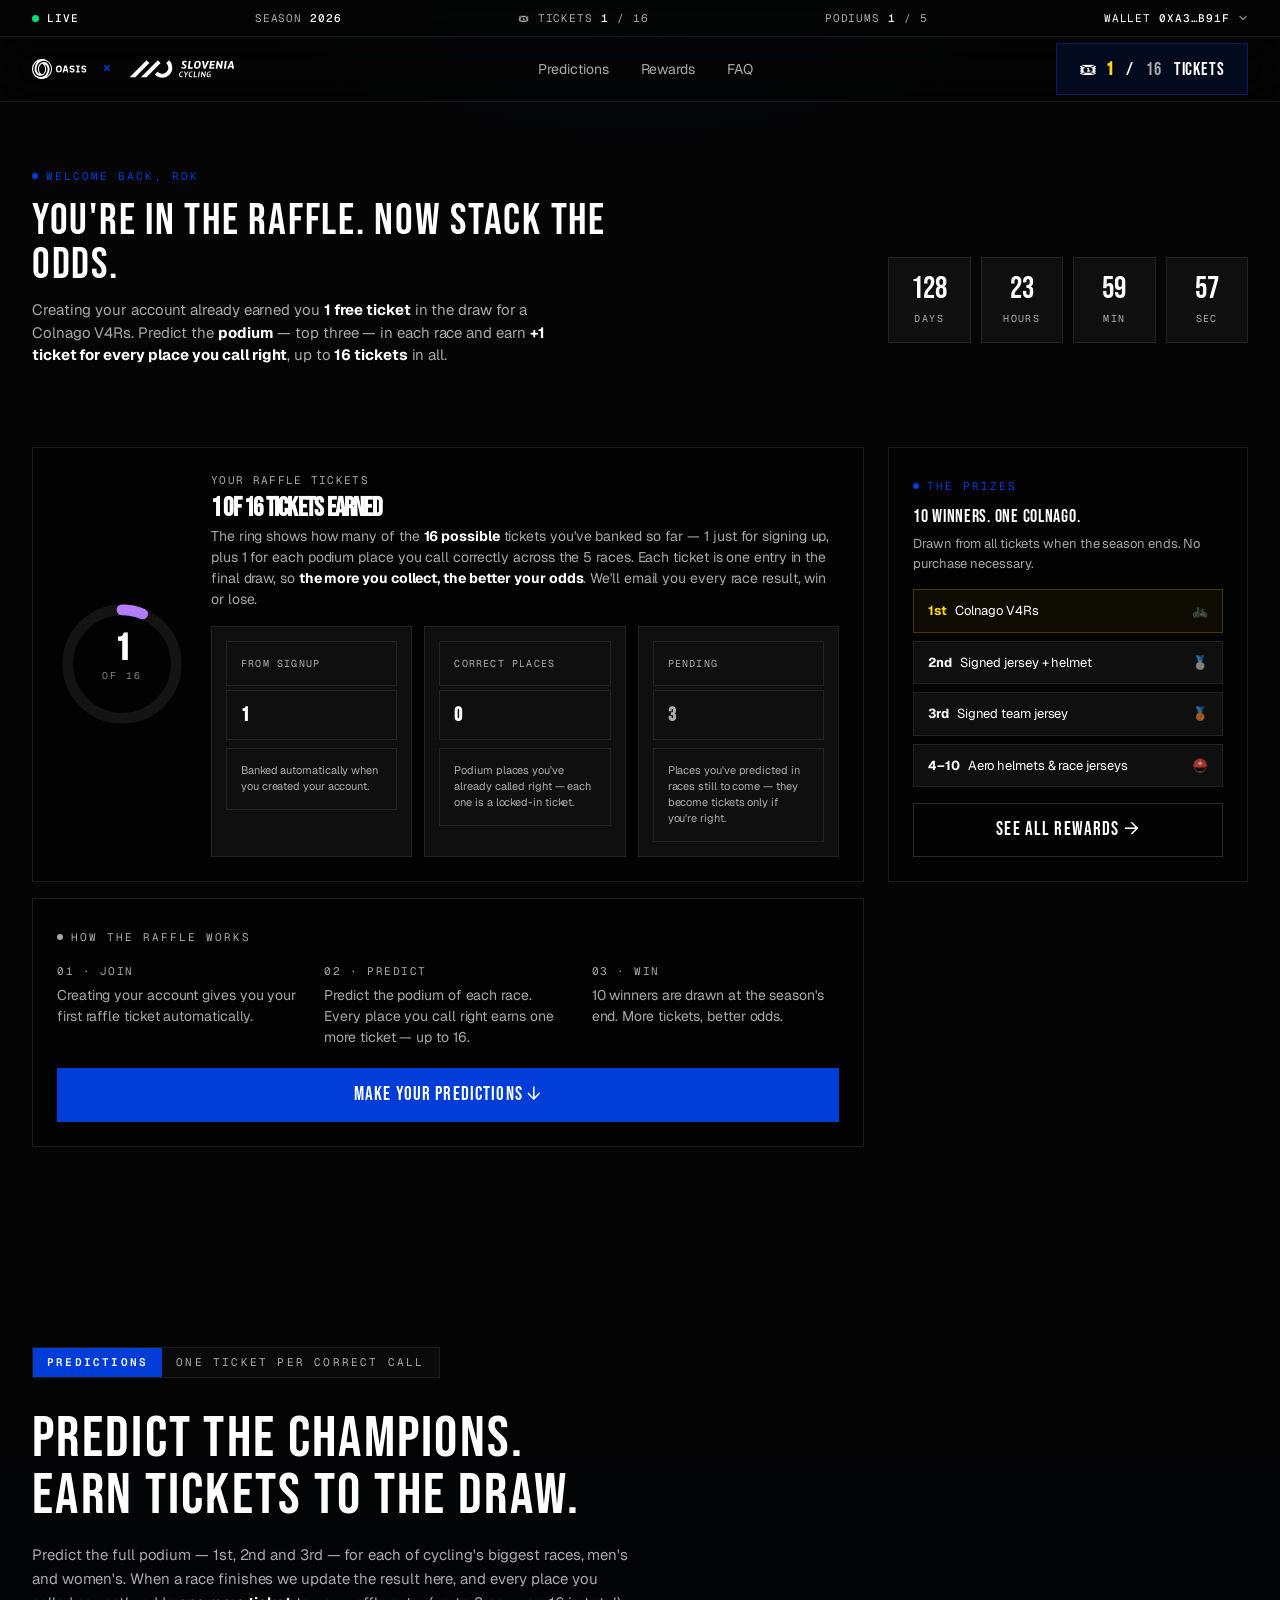
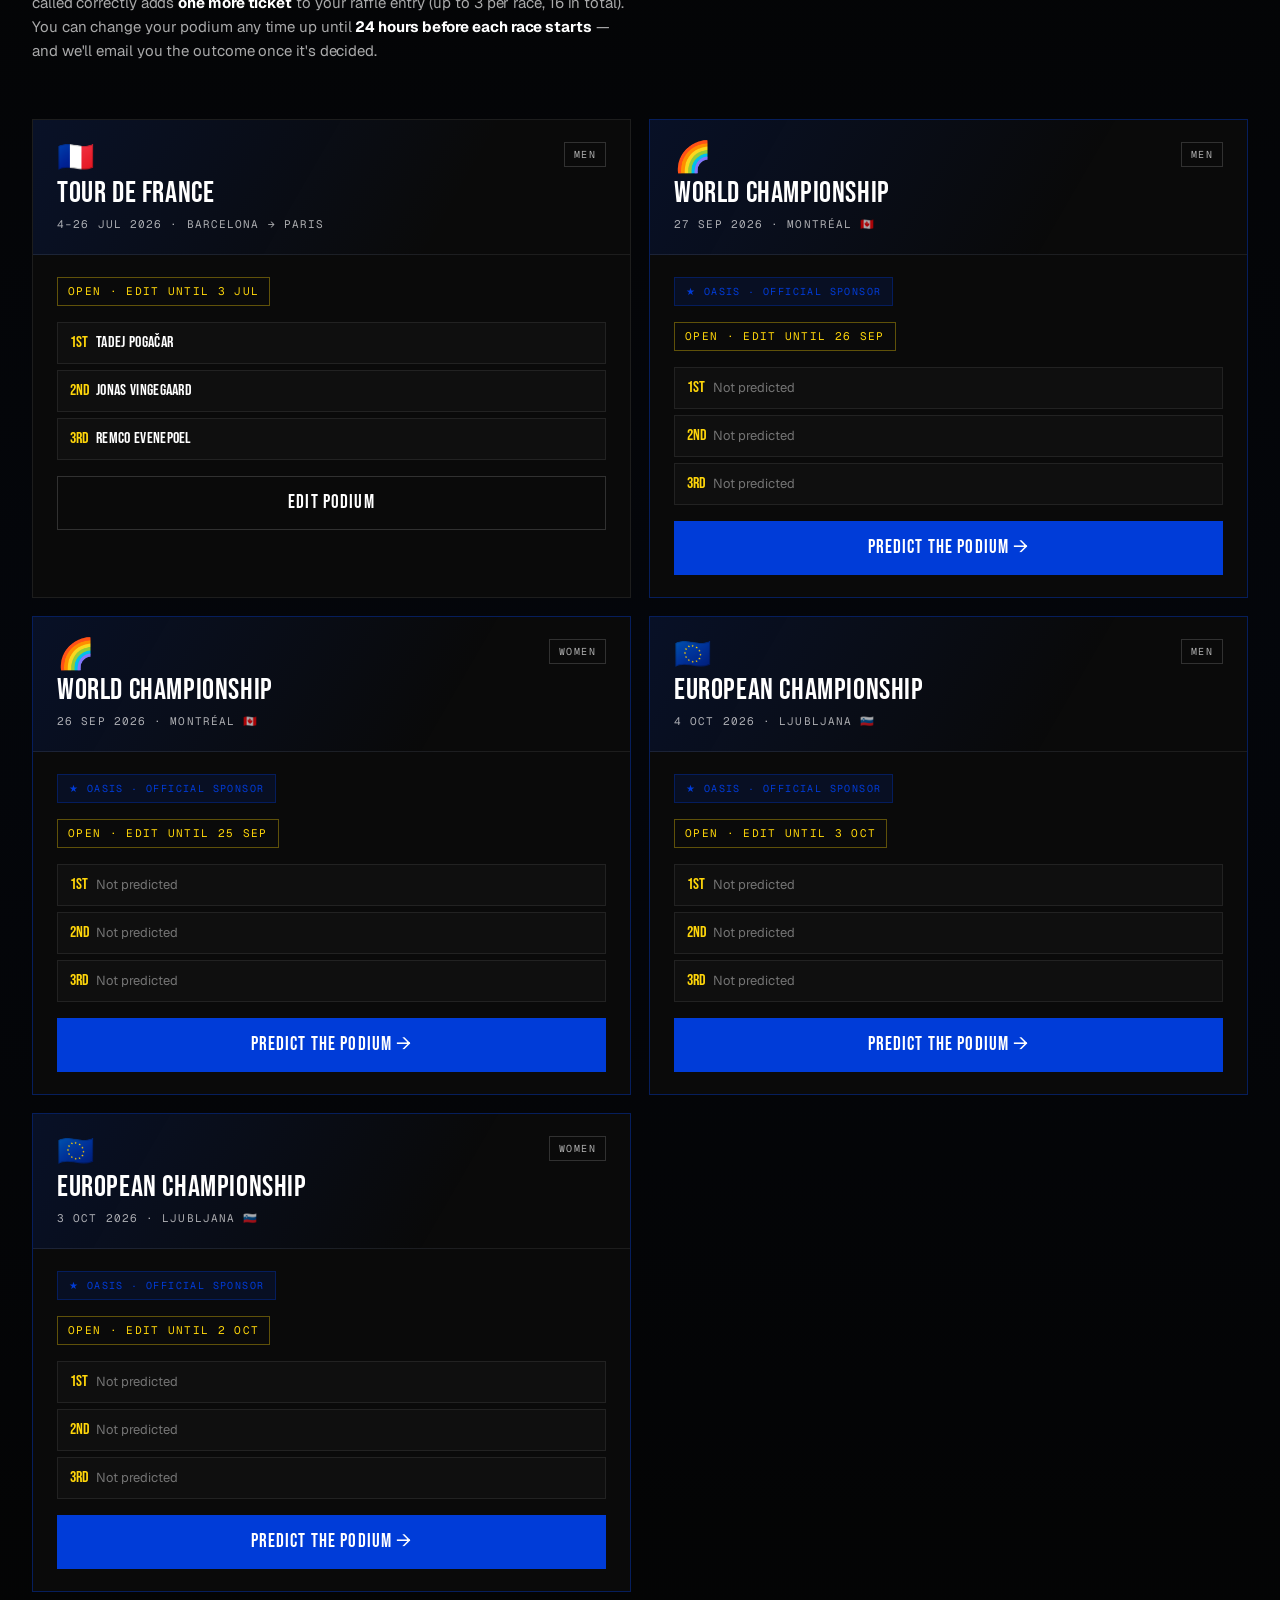
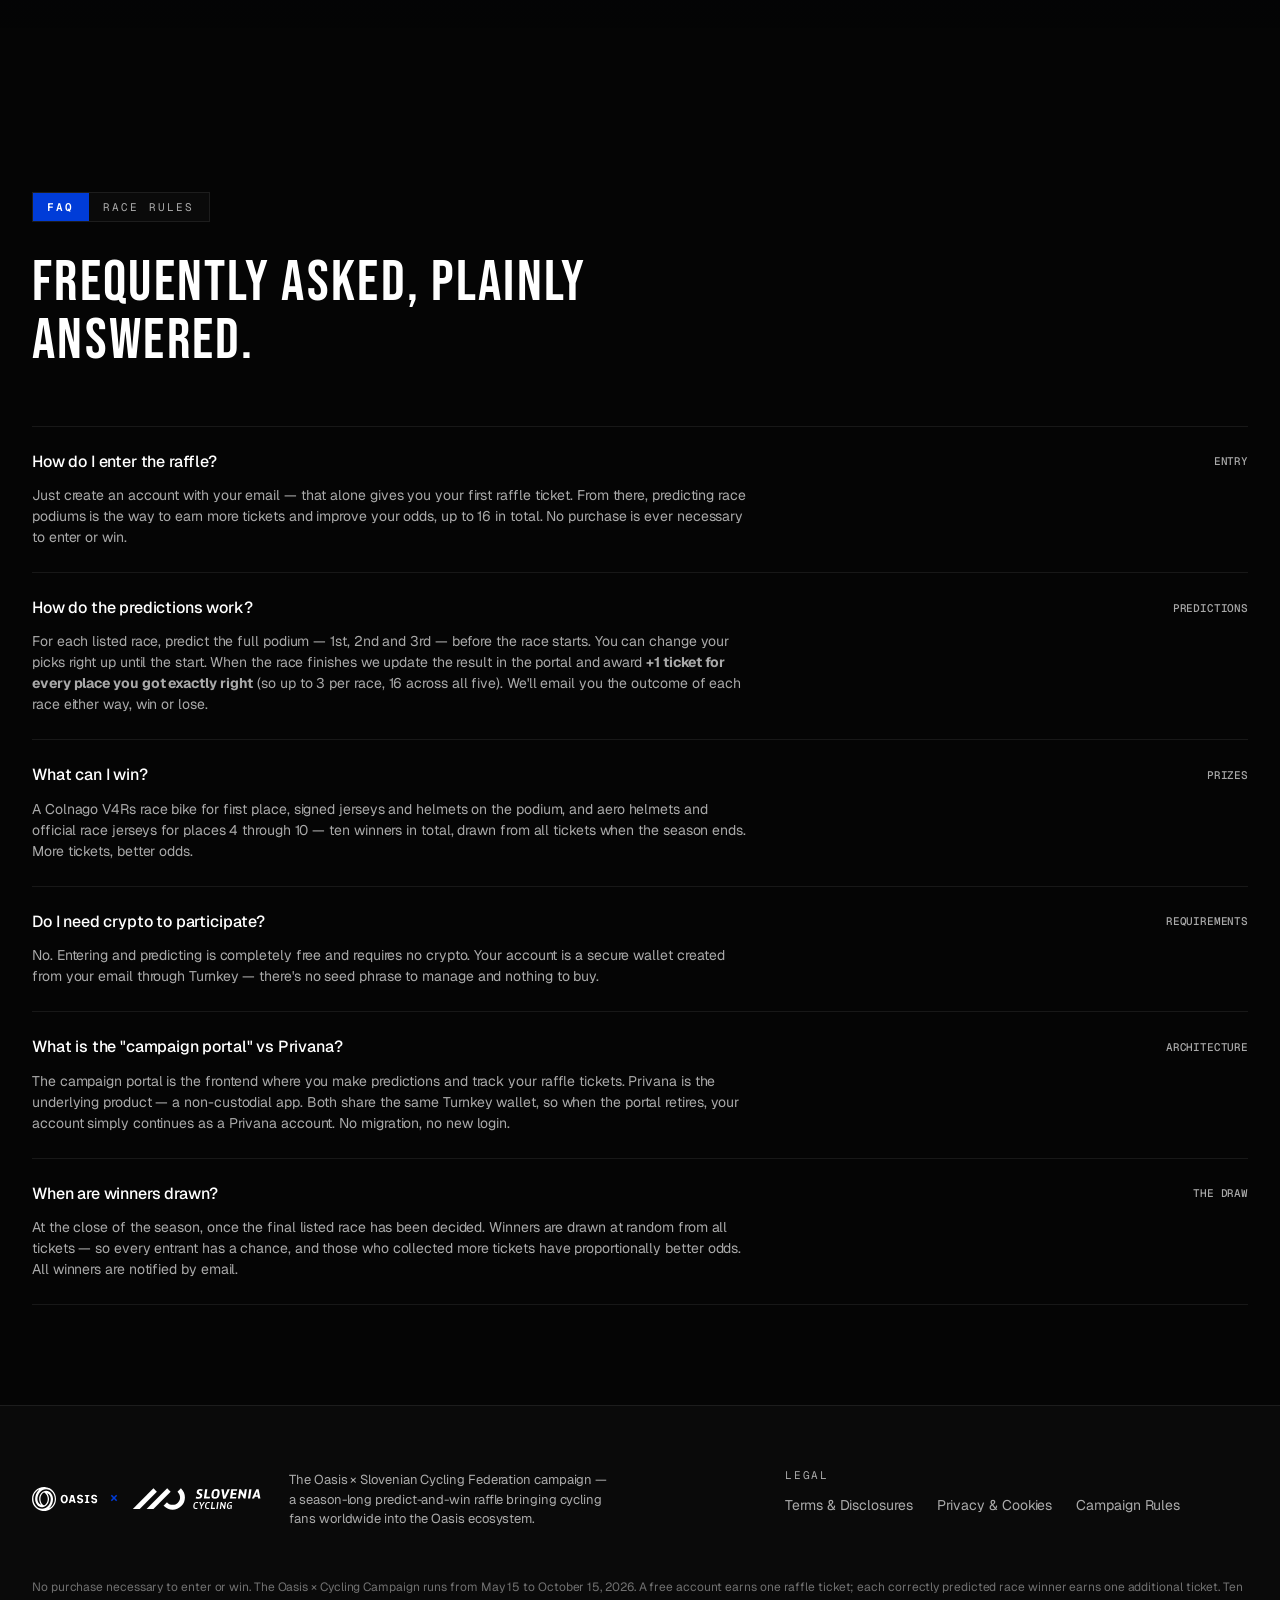
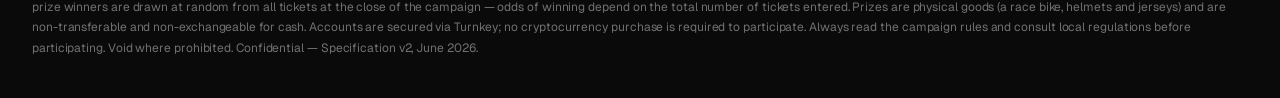
==== portal.html @ f9dd77d3 "Rework portal into predictions-only podium raffle (+ backend spec)" ====
<!doctype html>
<html lang="en">
<head>
  <meta charset="utf-8" />
  <meta name="viewport" content="width=device-width, initial-scale=1" />
  <title>Campaign Portal — Oasis × Cycling Challenge</title>
  <link rel="preconnect" href="https://fonts.googleapis.com" />
  <link rel="preconnect" href="https://fonts.gstatic.com" crossorigin />
  <link href="https://fonts.googleapis.com/css2?family=Bebas+Neue&family=Geist:wght@400;500;600;700&family=Geist+Mono:wght@400;500&display=swap" rel="stylesheet" />
  <style>
/* ============================================================
   OASIS × CYCLING — Design System
   Dark theme, Oasis brand, Grand-Tour cycling cues
   ============================================================ */

:root {
  --bg: #050505;
  --bg-1: #0a0a0a;
  --bg-2: #0f0f0f;
  --bg-3: #141414;
  --line: rgba(255, 255, 255, 0.08);
  --line-strong: rgba(255, 255, 255, 0.16);
  --text: #ffffff;
  --text-2: rgba(255, 255, 255, 0.66);
  /* Text-3 / text-4 brightened one step on the scale:
     text-3 now matches the old text-2 (0.66), text-4 matches the old text-3 (0.42). */
  --text-3: rgba(255, 255, 255, 0.66);
  --text-4: rgba(255, 255, 255, 0.42);
  --oasis-blue: #003CD8;
  --oasis-blue-soft: #002DB3;
  --oasis-blue-bg: rgba(0, 60, 216, 0.12);
  --maillot-jaune: #FFD60A;
  --maglia-rosa: #FF2C7A;
  --maillot-vert: #00E07A;
  --polka-dot: #E11D48;
  --vuelta-red: #E10600;
  --bronze: #C68C53;
  --font-display: "Bebas Neue", "Geist", system-ui, sans-serif;
  --font-body: "Geist", system-ui, -apple-system, sans-serif;
  --font-mono: "Geist Mono", "SF Mono", ui-monospace, monospace;
  --r-sm: 8px; --r: 12px; --r-lg: 18px; --r-xl: 24px;
  --container: 1280px;
}

* { box-sizing: border-box; margin: 0; padding: 0; }
html { scroll-behavior: smooth; }
html, body {
  background: var(--bg); color: var(--text);
  font-family: var(--font-body);
  -webkit-font-smoothing: antialiased; -moz-osx-font-smoothing: grayscale;
  line-height: 1.5; letter-spacing: -0.005em;
}
section[id], [id="games"] { scroll-margin-top: 80px; }
@media (prefers-reduced-motion: reduce) { html { scroll-behavior: auto; } }
body {
  overflow-x: hidden;
  background: radial-gradient(900px 600px at 50% -200px, rgba(0, 60, 216, 0.1), transparent 60%), var(--bg);
}
a { color: inherit; text-decoration: none; }
button { cursor: pointer; font: inherit; color: inherit; background: none; border: none; }
img, svg { display: block; max-width: 100%; }
.container { width: 100%; max-width: var(--container); margin: 0 auto; padding: 0 32px; }
@media (max-width: 720px) { .container { padding: 0 20px; } }
.eyebrow { display: inline-flex; align-items: center; gap: 8px; font-family: var(--font-mono); font-size: 11px; letter-spacing: 0.18em; text-transform: uppercase; color: var(--oasis-blue); }
.eyebrow.muted { color: var(--text-3); }
.eyebrow .dot { width: 6px; height: 6px; border-radius: 50%; background: currentColor; }
h1, h2, h3, h4 { font-family: var(--font-display); font-weight: 400; letter-spacing: 0.04em; line-height: 1.0; text-transform: uppercase; }
h1 { font-size: clamp(52px, 7vw, 96px); }
h2 { font-size: clamp(36px, 4.5vw, 60px); }
h3 { font-size: clamp(24px, 2.4vw, 32px); }
p { color: var(--text-2); }

.race-bar { position: relative; z-index: 50; border-bottom: 1px solid var(--line); background: rgba(5, 5, 5, 0.85); backdrop-filter: blur(14px); font-family: var(--font-mono); font-size: 11px; letter-spacing: 0.08em; text-transform: uppercase; }
.race-bar__inner { display: flex; align-items: center; justify-content: space-between; height: 36px; gap: 24px; white-space: nowrap; }
.race-bar__item { display: flex; align-items: center; gap: 8px; color: var(--text-3); flex-shrink: 0; }
@media (max-width: 1200px) { .race-bar__item--opt { display: none; } }
@media (max-width: 900px) { .race-bar__item--opt2 { display: none; } }
.race-bar__item strong { color: var(--text); font-weight: 500; }
.race-bar__wallet { background: none; border: 0; padding: 0; color: inherit; font: inherit; letter-spacing: inherit; text-transform: inherit; cursor: pointer; transition: color 150ms; }
.race-bar__wallet:hover { color: var(--text); }
.race-bar__wallet:hover strong { color: var(--oasis-blue); }
.race-bar__wallet svg { opacity: 0.5; transition: transform 150ms, opacity 150ms; }
.race-bar__wallet:hover svg { opacity: 1; transform: translateY(1px); }
.live-pulse { width: 7px; height: 7px; border-radius: 50%; background: var(--maillot-vert); position: relative; animation: pulse 1.8s ease-in-out infinite; }
@keyframes pulse { 0%, 100% { box-shadow: 0 0 0 0 rgba(0, 224, 122, 0.6); } 50% { box-shadow: 0 0 0 8px rgba(0, 224, 122, 0); } }

.nav { position: sticky; top: 0; z-index: 40; background: rgba(5, 5, 5, 0.78); backdrop-filter: blur(18px); border-bottom: 1px solid var(--line); }
.nav__inner { display: flex; align-items: center; justify-content: space-between; height: 64px; }
.nav__brand { display: flex; align-items: center; gap: 12px; font-family: var(--font-display); font-weight: 400; font-size: 20px; letter-spacing: 0.1em; text-transform: uppercase; }
.nav__brand .x { color: var(--oasis-blue); font-weight: 500; }
.nav__brand .sub { color: var(--text-3); font-weight: 500; letter-spacing: 0.16em; font-size: 10px; text-transform: uppercase; border-left: 1px solid var(--line); padding-left: 12px; white-space: nowrap; }
@media (max-width: 1100px) { .nav__brand .sub { display: none; } }
.nav__links { display: flex; gap: 32px; font-size: 14px; color: var(--text-2); }
.nav__links a:hover { color: var(--text); }
.nav__cta { display: inline-flex; align-items: center; justify-content: center; gap: 10px; height: 52px; padding: 0 28px; border-radius: 0; background: var(--oasis-blue); color: white; font-family: var(--font-display); font-size: 20px; font-weight: 400; line-height: 1; letter-spacing: 0.06em; text-transform: uppercase; white-space: nowrap; transition: background 200ms ease; }
.nav__cta:hover { background: #002DB3; }
@media (max-width: 860px) { .nav__links { display: none; } }

/* ============================================================
   Hero redesign — photo background + race progress panel
   ============================================================ */

.hero {
  position: relative;
  min-height: 100vh;
  display: flex;
  align-items: center;
  overflow: hidden;
  padding: 0;
}

/* Full-bleed background — crossfading slides */



.hero__inner {
  position: relative;
  width: 100%;
  padding: 100px 0 80px;
}

.hero__grid {
  position: relative;
  display: grid;
  grid-template-columns: 1fr 300px;
  gap: 48px;
  align-items: start;
}

@media (max-width: 980px) {
  .hero__grid { grid-template-columns: 1fr; gap: 40px; }
  .hero { min-height: auto; }
  .hero__inner { padding: 80px 0 60px; }
}

.hero__copy h1 { margin: 18px 0 20px; }
.hero__copy h1 .accent {
  display: block;
  color: #fff;
  line-height: 0.95;
}
.hero__copy h1 .rose {
  display: inline-block;
  background: linear-gradient(96deg, var(--oasis-blue) 0%, #B47FFF 100%);
  -webkit-background-clip: text;
  background-clip: text;
  color: transparent;
}
.hero__lede { font-size: 16px; max-width: 520px; margin-bottom: 36px; line-height: 1.55; }
.hero__ctas { display: flex; gap: 12px; flex-wrap: wrap; margin-bottom: 28px; }
.btn { display: inline-flex; align-items: center; justify-content: center; gap: 10px; height: 52px; padding: 0 28px; border-radius: 0; font-family: var(--font-display); font-size: 20px; font-weight: 400; line-height: 1; letter-spacing: 0.06em; text-transform: uppercase; transition: transform 120ms ease, background 200ms ease; white-space: nowrap; }
.btn:hover { transform: translateY(-2px); }
.btn--primary { background: var(--oasis-blue); color: white; }
.btn--primary:hover { background: #002DB3; }
.btn--ghost { background: rgba(255, 255, 255, 0.06); color: white; border: 1px solid rgba(255,255,255,0.2); }
.btn--ghost:hover { background: rgba(255, 255, 255, 0.1); }
.btn--blue { background: var(--oasis-blue); color: white; }
.btn--blue:hover { background: #002DB3; }
.hero__chips { display: flex; gap: 8px; flex-wrap: wrap; font-family: var(--font-mono); font-size: 10px; letter-spacing: 0.12em; text-transform: uppercase; color: var(--text-3); }
.hero__chips span { border: 1px solid var(--line); padding: 5px 12px; border-radius: 0; background: rgba(255,255,255,0.03); }

/* ============================================================
   Race Progress Panel (hero right side)
   ============================================================ */

/* ============================================================
   GC Classification Panel — hero right side
   Live race leaderboard aesthetic (letour.fr / giro.it style)
   ============================================================ */

.race-progress-panel {
  background: rgba(5, 5, 5, 0.5);
  backdrop-filter: blur(1px);
  border: 1px solid rgba(255,255,255,0.12);
  border-top: 3px solid var(--oasis-blue);
  overflow: hidden;
  position: relative;
}

/* ── GC Panel header ── */
.gcp__header {
  display: flex;
  align-items: center;
  justify-content: space-between;
  padding: 12px 18px;
  background: rgba(0, 60, 216,0.08);
  border-bottom: 1px solid rgba(255,255,255,0.08);
}

.gcp__brand {
  font-family: var(--font-mono);
  font-size: 10px;
  letter-spacing: 0.2em;
  text-transform: uppercase;
  color: var(--text-3);
}

.gcp__live {
  display: inline-flex;
  align-items: center;
  gap: 6px;
  font-family: var(--font-mono);
  font-size: 10px;
  letter-spacing: 0.16em;
  text-transform: uppercase;
  color: #ff5959;
}

/* ── Stage sub-header ── */
.gcp__subhead {
  display: flex;
  align-items: baseline;
  justify-content: space-between;
  padding: 10px 18px 10px;
  border-bottom: 1px solid rgba(255,255,255,0.06);
}

.gcp__title {
  font-family: var(--font-display);
  font-size: 18px;
  letter-spacing: 0.08em;
  color: var(--text);
}

.gcp__stage-meta {
  font-family: var(--font-mono);
  font-size: 10px;
  letter-spacing: 0.14em;
  text-transform: uppercase;
  color: var(--text-3);
}

/* ── Rider rows ── */
.gcp__rider {
  display: grid;
  grid-template-columns: 32px 34px 1fr auto;
  align-items: center;
  gap: 0 10px;
  padding: 10px 18px;
  border-bottom: 1px solid rgba(255,255,255,0.05);
  transition: background 150ms ease;
}
.gcp__rider:hover { background: rgba(255,255,255,0.03); }

.gcp__rider--leader {
  background: rgba(255,214,10,0.04);
  border-bottom-color: rgba(255,214,10,0.1);
}

.gcp__rider--you {
  background: rgba(0, 60, 216,0.07);
  border-left: 2px solid var(--oasis-blue);
  border-bottom-color: rgba(0, 60, 216,0.15);
}

.gcp__rider--gap {
  border-top: 1px dashed rgba(255,255,255,0.1);
  margin-top: 2px;
}

.gcp__pos {
  font-family: var(--font-display);
  font-size: 20px;
  letter-spacing: 0.04em;
  color: var(--text-3);
  font-variant-numeric: tabular-nums;
  text-align: right;
}

.gcp__pos--leader { color: var(--maillot-jaune); }
.gcp__pos--you    { color: var(--oasis-blue); }

/* Jersey SVG icon */
.jersey-icon {
  width: 28px;
  height: 28px;
  flex-shrink: 0;
}

.gcp__info { min-width: 0; }

.gcp__name {
  font-size: 13px;
  font-weight: 600;
  color: var(--text);
  white-space: nowrap;
  overflow: hidden;
  text-overflow: ellipsis;
}

.gcp__meta {
  font-family: var(--font-mono);
  font-size: 9px;
  letter-spacing: 0.1em;
  text-transform: uppercase;
  color: var(--text-3);
  margin-top: 2px;
}

.gcp__pts {
  font-family: var(--font-display);
  font-size: 20px;
  letter-spacing: 0.04em;
  color: var(--text);
  font-variant-numeric: tabular-nums;
  white-space: nowrap;
  text-align: right;
}

.gcp__pts--leader { color: var(--maillot-jaune); }
.gcp__pts--you    { color: var(--oasis-blue); }

/* ── Progress bar at bottom ── */
.gcp__footer {
  padding: 12px 18px;
  background: rgba(255,255,255,0.02);
}

.gcp__footer-top {
  display: flex;
  justify-content: space-between;
  font-family: var(--font-mono);
  font-size: 9px;
  letter-spacing: 0.14em;
  text-transform: uppercase;
  color: var(--text-3);
  margin-bottom: 6px;
}

.gcp__progress-track {
  height: 3px;
  background: rgba(255,255,255,0.08);
  position: relative;
}

.gcp__progress-fill {
  position: absolute;
  left: 0; top: 0; bottom: 0;
  width: 25%;
  background: linear-gradient(90deg, var(--oasis-blue), #6fa3ff);
}

.gcp__footer-sub {
  margin-top: 8px;
  font-family: var(--font-mono);
  font-size: 10px;
  letter-spacing: 0.1em;
  color: var(--text-3);
  text-align: center;
}

/* Old race-dash kept for compat - hidden now */
.race-dash { display: none; }
.countdown { display: grid; grid-template-columns: repeat(4, 1fr); gap: 10px; margin-bottom: 24px; }
.countdown__cell { background: var(--bg-2); border: 1px solid var(--line); border-radius: 0; padding: 16px 6px; text-align: center; }
.countdown__cell .num { font-family: var(--font-display); font-size: clamp(24px, 2.4vw, 32px); font-variant-numeric: tabular-nums; line-height: 1; }
.countdown__cell .lbl { display: block; margin-top: 6px; font-family: var(--font-mono); font-size: 10px; letter-spacing: 0.14em; text-transform: uppercase; color: var(--text-3); }
.dash-row { display: flex; justify-content: space-between; align-items: center; padding: 14px 0; border-top: 1px solid var(--line); font-size: 13px; }
.dash-row .lbl { color: var(--text-3); font-family: var(--font-mono); font-size: 11px; letter-spacing: 0.1em; text-transform: uppercase; }
.dash-row .val { color: var(--text); font-weight: 500; font-variant-numeric: tabular-nums; }
.progress { margin-top: 4px; height: 6px; background: var(--bg-3); border-radius: 0; overflow: hidden; }
.progress__bar { height: 100%; background: linear-gradient(90deg, var(--oasis-blue) 0%, #B47FFF 100%); border-radius: 0; width: 25%; }

section { padding: 100px 0; position: relative; }
.section__head { margin-bottom: 56px; }
.section__head h2 { margin-top: 14px; max-width: 720px; }
.section__head p.lead { margin-top: 18px; font-size: 15px; max-width: 600px; line-height: 1.6; }
.stage-tag { display: inline-flex; align-items: stretch; font-family: var(--font-mono); font-size: 11px; letter-spacing: 0.2em; text-transform: uppercase; border: 1px solid var(--line); border-radius: 0; overflow: hidden; background: var(--bg-1); margin-bottom: 18px; }
.stage-tag b { background: var(--oasis-blue); color: white; padding: 6px 14px; font-weight: 600; }
.stage-tag span { padding: 6px 14px; color: var(--text-2); }

/* ============================================================
   Prize Podium — visual race podium layout
   ============================================================ */

/* Top-3 podium wrapper */
.podium-top3 {
  display: grid;
  grid-template-columns: 1fr 1fr 1fr;
  gap: 0;
  align-items: end;
  margin-bottom: 16px;
}

@media (max-width: 760px) {
  .podium-top3 { grid-template-columns: 1fr; align-items: stretch; }
}

/* Each podium column = card + step block below */
.podium-col {
  display: flex;
  flex-direction: column;
  transition: transform 260ms ease;
  cursor: default;
}
.podium-col:hover { transform: translateY(-8px); }

/* The prize card itself */
.prize {
  position: relative;
  padding: 28px 24px 24px;
  display: flex;
  flex-direction: column;
  overflow: hidden;
  border: 1px solid var(--line);
  background: var(--bg-1);
  transition: transform 200ms ease, border-color 200ms ease;
  border-radius: 0;
}
.prize:hover { border-color: var(--line-strong); }

/* Podium step block below the card */
.podium-step {
  display: flex;
  align-items: center;
  justify-content: center;
  font-family: var(--font-display);
  font-size: 56px;
  letter-spacing: 0.05em;
  border: 1px solid var(--line);
  border-top: none;
}

/* Height of the actual podium steps — 1st tallest.
   Solid fill with number "subtracted" (dark text = letterform cutout). */
.podium-col--gold   .podium-step { height: 96px; background: linear-gradient(140deg, #ffe552 0%, var(--maillot-jaune) 45%, #c8a300 100%); color: #050505; border-color: var(--maillot-jaune); }
.podium-col--silver .podium-step { height: 64px; background: linear-gradient(140deg, #ebebef 0%, #c8c8cc 45%, #9a9aa0 100%); color: #050505; border-color: #c8c8cc; }
.podium-col--bronze .podium-step { height: 60px; background: linear-gradient(140deg, #dba86c 0%, var(--bronze) 45%, #9a6230 100%); color: #050505; border-color: var(--bronze); }

/* 1st place card — accent top border */
.podium-col--gold .prize {
  background: radial-gradient(600px 320px at 50% 0%, rgba(255, 214, 10, 0.14), transparent 55%), var(--bg-1);
  border-color: rgba(255, 214, 10, 0.28);
  border-top: 3px solid var(--maillot-jaune);
}

.podium-col--silver .prize {
  background: radial-gradient(500px 260px at 50% 0%, rgba(255,255,255,0.07), transparent 55%), var(--bg-1);
}

.podium-col--bronze .prize {
  background: radial-gradient(500px 260px at 50% 0%, rgba(198,140,83,0.1), transparent 55%), var(--bg-1);
  border-color: rgba(198, 140, 83, 0.2);
}

/* Prize card internals */
.prize__emoji {
  font-size: 50px;
  line-height: 1;
  text-align: center;
  margin-bottom: 20px;
}

.prize__name {
  font-family: var(--font-display);
  font-size: 26px;
  letter-spacing: 0.03em;
  line-height: 1.05;
  text-transform: uppercase;
}

.prize__desc {
  color: var(--text-3);
  font-size: 13px;
  margin-top: 8px;
  line-height: 1.5;
  flex: 1;
}

.prize__value {
  margin-top: 20px;
  font-family: var(--font-mono);
  font-size: 12px;
  letter-spacing: 0.1em;
  text-transform: uppercase;
  padding-top: 14px;
  border-top: 1px solid var(--line);
}

.podium-col--gold   .prize__rank  { color: var(--maillot-jaune); }
.podium-col--gold   .prize__value { color: var(--maillot-jaune); }
.podium-col--silver .prize__rank  { color: #d4d4d8; }
.podium-col--silver .prize__value { color: #d4d4d8; }
.podium-col--bronze .prize__rank  { color: var(--bronze); }
.podium-col--bronze .prize__value { color: var(--bronze); }

/* ROSE tier — positions 4, 5, 6-10. Same card structure as podium, shorter step. */
.podium-col--rose .prize {
  background: radial-gradient(500px 260px at 50% 0%, rgba(5, 0, 226, 0.14), transparent 55%), var(--bg-1);
  border-color: rgba(5, 0, 226, 0.32);
}
.podium-col--rose .podium-step {
  height: 44px;
  font-size: 30px;
  background: linear-gradient(140deg, #002DB3 0%, #0500E2 100%);
  color: white;
  border-color: rgba(5, 0, 226, 0.55);
}
.podium-col--rose .prize__value { color: var(--oasis-blue); }

/* ROSE tier — token icon sits inline next to the amount */
.podium-col--rose .prize__name {
  display: flex;
  align-items: center;
  gap: 12px;
}
.prize__name-icon {
  width: 32px;
  height: 32px;
  flex-shrink: 0;
  display: block;
}

/* Positions 4-10 row */
.prize-rest {
  display: grid;
  grid-template-columns: repeat(3, 1fr);
  gap: 0;
  align-items: end;
  margin-top: 16px;
}
@media (max-width: 760px) {
  .prize-rest { grid-template-columns: 1fr; align-items: stretch; gap: 12px; }
}

/* kept for compat */
.prize--gold {}
.prize--silver {}
.prize--bronze {}
.prize--rose {}
.prize__art { display: none; }
.prize__head { display: none; }
.prize__medal { display: none; }

.challenges { display: grid; grid-template-columns: repeat(4, 1fr); gap: 16px; }
@media (max-width: 980px) { .challenges { grid-template-columns: repeat(2, 1fr); } }
@media (max-width: 600px) { .challenges { grid-template-columns: 1fr; } }
.challenge { border-radius: 0; padding: 24px; background: var(--bg-1); border: 1px solid var(--line); position: relative; overflow: hidden; display: flex; flex-direction: column; min-height: 360px; transition: transform 200ms ease; }
.challenge:hover { transform: translateY(-3px); border-color: var(--line-strong); }
.challenge__num { font-family: var(--font-mono); font-size: 12px; letter-spacing: 0.14em; text-transform: uppercase; color: var(--text-3); }
.challenge__title { font-family: var(--font-display); font-size: 22px; font-weight: 600; letter-spacing: 0.04em; margin: 8px 0 12px; line-height: 1.1; }
.challenge__desc { color: var(--text-2); font-size: 14px; flex: 1; }
.challenge__meta { margin-top: 20px; padding-top: 16px; border-top: 1px solid var(--line); display: flex; justify-content: space-between; gap: 12px; font-family: var(--font-mono); font-size: 12px; letter-spacing: 0.08em; text-transform: uppercase; color: var(--text-3); }
.challenge__meta > span { white-space: nowrap; overflow: hidden; text-overflow: ellipsis; }
.challenge__meta b { color: var(--text); font-weight: 500; }
.challenge__art { height: 250px; margin: -8px -8px 16px; border-radius: 0; background: rgba(0,0,0,0.22); border: none; border-bottom: 1px solid rgba(255,255,255,0.06); display: flex; align-items: center; justify-content: center; gap: 14px; padding: 10px 16px; position: relative; overflow: hidden; }
.phone-frame { width: 90px; height: 140px; border-radius: 0; border: 2px solid rgba(255,255,255,0.18); background: #030308; position: relative; overflow: hidden; flex-shrink: 0; box-shadow: 0 6px 18px rgba(0,0,0,0.7), inset 0 0 0 1px rgba(255,255,255,0.03); }
.phone-frame::before { content: ""; position: absolute; top: 6px; left: 50%; transform: translateX(-50%); width: 13px; height: 2px; background: rgba(255,255,255,0.15); border-radius: 0; z-index: 2; }
.phone-frame__screen { position: absolute; inset: 24px 5px 8px; border-radius: 0; overflow: hidden; }
.challenge--sprint .challenge__art  { background: linear-gradient(120deg, rgba(0, 60, 216,0.12), rgba(0, 60, 216,0.02)); border-color: rgba(0, 60, 216,0.16); }
.challenge--pace .challenge__art    { background: linear-gradient(120deg, rgba(0, 60, 216,0.16), rgba(0, 60, 216,0.02)); border-color: rgba(0, 60, 216,0.2); }
.challenge--pick .challenge__art    { background: linear-gradient(120deg, rgba(0, 60, 216,0.20), rgba(0, 60, 216,0.02)); border-color: rgba(0, 60, 216,0.24); }
.challenge--privana .challenge__art { background: linear-gradient(120deg, rgba(0, 60, 216,0.28), rgba(0, 60, 216,0.04)); border-color: rgba(0, 60, 216,0.32); }
.challenge__final { background: radial-gradient(400px 220px at 80% 0%, rgba(0, 60, 216, 0.16), transparent 60%), var(--bg-1); border-color: rgba(0, 60, 216, 0.18); }

.classification { border: 1px solid var(--line); border-radius: 0; overflow: hidden; background: rgba(0,0,0,0.6); }
.classification__head, .classification__row { display: grid; grid-template-columns: 70px 1fr 100px 130px 140px; padding: 16px 24px; align-items: center; font-size: 14px; border-bottom: 1px solid var(--line); }
.classification__head { background: var(--bg-2); font-family: var(--font-mono); font-size: 11px; letter-spacing: 0.14em; text-transform: uppercase; color: var(--text-3); }
.classification__row:last-child { border-bottom: 0; }
.classification__row.you { background: rgba(0, 60, 216, 0.06); position: relative; }
.classification__row.you::before { content: ""; position: absolute; left: 0; top: 0; bottom: 0; width: 3px; background: var(--oasis-blue); }
.cls__pos { font-family: var(--font-display); font-size: 20px; letter-spacing: 0.03em; font-variant-numeric: tabular-nums; display: flex; align-items: center; gap: 8px; line-height: 1; }
.cls__name, .cls__country, .cls__prize { white-space: nowrap; overflow: hidden; text-overflow: ellipsis; }
.cls__pos.gold { color: var(--maillot-jaune); }
.cls__pos.silver { color: #e4e4e7; }
.cls__pos.bronze { color: var(--bronze); }
.cls__rider { display: flex; align-items: center; gap: 12px; }
.cls__avatar { width: 36px; height: 36px; border-radius: 50%; background: var(--bg-3); display: grid; place-items: center; font-size: 14px; font-weight: 600; color: var(--text-2); border: 1px solid var(--line); flex-shrink: 0; }
.cls__name { font-weight: 600; font-size: 15px; letter-spacing: -0.01em; }
.cls__country { font-family: var(--font-mono); font-size: 12px; color: var(--text-3); letter-spacing: 0.08em; text-transform: uppercase; }
.cls__games { display: flex; gap: 4px; }
.cls__dot { width: 10px; height: 10px; border-radius: 0; background: var(--bg-3); }
.cls__dot.done { background: var(--oasis-blue); }
.cls__dot.miss { background: var(--bg-3); border: 1px solid var(--line-strong); }
.cls__points { font-family: var(--font-display); font-size: 22px; letter-spacing: 0.03em; font-variant-numeric: tabular-nums; line-height: 1; }
.cls__prize { text-align: right; font-family: var(--font-mono); font-size: 12px; letter-spacing: 0.04em; color: var(--text-2); }
@media (max-width: 760px) { .classification__head, .classification__row { grid-template-columns: 50px 1fr 90px; } .cls__games, .cls__prize { display: none; } }

.tiers { display: grid; grid-template-columns: repeat(3, 1fr); gap: 16px; }
@media (max-width: 860px) { .tiers { grid-template-columns: 1fr; } }
.tier { border: 1px solid var(--line); border-radius: 0; padding: 28px; background: var(--bg-1); position: relative; overflow: hidden; }
.tier__num { font-family: var(--font-mono); font-size: 11px; letter-spacing: 0.18em; text-transform: uppercase; color: var(--text-3); }
.tier__deposit { font-family: var(--font-display); font-size: clamp(36px, 4vw, 48px); font-weight: 600; letter-spacing: -0.03em; margin: 12px 0 4px; line-height: 1; }
.tier__deposit .currency { color: var(--text-3); font-size: 22px; vertical-align: top; margin-right: 4px; }
.tier__sub { color: var(--text-3); font-family: var(--font-mono); font-size: 11px; letter-spacing: 0.12em; text-transform: uppercase; }
.tier__rewards { margin-top: 22px; padding: 18px; border-radius: 0; background: var(--bg-2); border: 1px solid var(--line); }
.tier__reward-row { display: flex; justify-content: space-between; align-items: baseline; padding: 8px 0; }
.tier__reward-row + .tier__reward-row { border-top: 1px dashed var(--line); }
.tier__reward-row .k { color: var(--text-3); font-size: 13px; }
.tier__reward-row .v { font-weight: 500; font-variant-numeric: tabular-nums; }
.tier__total { display: flex; justify-content: space-between; align-items: baseline; margin-top: 18px; padding-top: 18px; border-top: 1px solid var(--line); }
.tier__total .k { font-family: var(--font-mono); font-size: 11px; letter-spacing: 0.12em; text-transform: uppercase; color: var(--text-3); }
.tier__total .v { font-family: var(--font-display); font-size: 20px; font-weight: 600; color: var(--oasis-blue); white-space: nowrap; }
.tier__points { margin-top: 14px; padding: 10px 14px; border-radius: 0; background: rgba(0, 224, 122, 0.08); border: 1px solid rgba(0, 224, 122, 0.18); color: var(--maillot-vert); font-family: var(--font-mono); font-size: 11px; letter-spacing: 0.08em; text-transform: uppercase; }
.tier--max { background: radial-gradient(500px 280px at 100% 0%, rgba(0, 60, 216, 0.16), transparent 65%), var(--bg-1); border-color: rgba(0, 60, 216, 0.22); }
.tier--max::after { content: "MAX"; position: absolute; top: 24px; right: 24px; font-family: var(--font-mono); font-size: 10px; letter-spacing: 0.2em; padding: 3px 8px; background: var(--oasis-blue); color: white; border-radius: 0; }

.steps { display: grid; grid-template-columns: repeat(4, 1fr); gap: 16px; position: relative; }
@media (max-width: 980px) { .steps { grid-template-columns: repeat(2, 1fr); } }
@media (max-width: 540px) { .steps { grid-template-columns: 1fr; } }
.step { border: 1px solid var(--line); border-radius: 0; padding: 28px; background: var(--bg-1); position: relative; min-height: 200px; display: flex; flex-direction: column; }
.step__num { font-family: var(--font-display); font-size: 44px; font-weight: 600; letter-spacing: -0.04em; color: var(--oasis-blue); line-height: 1; }
.step__title { margin-top: 12px; font-family: var(--font-display); font-size: 20px; font-weight: 600; }
.step__desc { margin-top: 8px; font-size: 14px; color: var(--text-2); }

.stage-map { border: 1px solid var(--line); border-radius: 0; background: var(--bg-1); padding: 32px; position: relative; overflow: hidden; }
.stage-map__title { display: flex; align-items: baseline; justify-content: space-between; margin-bottom: 32px; }
.stage-map__title h3 { font-size: 24px; }
.stage-map__title .meta { font-family: var(--font-mono); font-size: 11px; letter-spacing: 0.14em; text-transform: uppercase; color: var(--text-3); }
.stage-map__track { position: relative; margin: 28px 0 20px; padding: 0 24px; }
.stage-map__line { position: absolute; left: 24px; right: 24px; top: 50%; height: 2px; background: var(--line); }
.stage-map__progress { position: absolute; left: 24px; top: 50%; height: 2px; width: 25%; background: linear-gradient(90deg, var(--oasis-blue), #B47FFF); }
.stage-map__points { display: flex; justify-content: space-between; position: relative; }
.stage-map__pt { display: flex; flex-direction: column; align-items: center; gap: 10px; position: relative; z-index: 2; }
.stage-map__dot { width: 14px; height: 14px; border-radius: 50%; background: var(--bg); border: 2px solid var(--line-strong); }
.stage-map__pt.done .stage-map__dot { background: var(--oasis-blue); border-color: var(--oasis-blue); }
.stage-map__pt.now .stage-map__dot { background: var(--maillot-jaune); border-color: var(--maillot-jaune); box-shadow: 0 0 0 4px rgba(255, 214, 10, 0.18); }
.stage-map__lbl { font-family: var(--font-mono); font-size: 10px; letter-spacing: 0.14em; text-transform: uppercase; color: var(--text-3); text-align: center; white-space: nowrap; }
.stage-map__pt.now .stage-map__lbl, .stage-map__pt.done .stage-map__lbl { color: var(--text); }
.stage-map__profile { margin-top: 36px; height: 80px; position: relative; }

.scoreboard { display: grid; grid-template-columns: repeat(4, 1fr); gap: 16px; }
@media (max-width: 980px) { .scoreboard { grid-template-columns: repeat(2, 1fr); } }
.stat { border: 1px solid var(--line); border-top: 2px solid var(--oasis-blue); border-radius: 0; padding: 28px 24px 20px; background: var(--bg-1); position: relative; overflow: hidden; }
.stat__k { font-family: var(--font-mono); font-size: 10px; letter-spacing: 0.22em; text-transform: uppercase; color: var(--text-3); }
.stat__v { margin-top: 4px; font-family: var(--font-display); font-size: clamp(54px, 5.8vw, 76px); font-weight: 400; letter-spacing: 0.02em; font-variant-numeric: tabular-nums; line-height: 0.92; }
.stat__v .unit { color: var(--text-3); font-size: 16px; margin-left: 4px; }
.stat__d { margin-top: 8px; font-size: 13px; color: var(--text-2); }

.faq { display: grid; gap: 0; border-top: 1px solid var(--line); }
.faq__item { border-bottom: 1px solid var(--line); padding: 24px 0; }
.faq__q { display: flex; align-items: center; justify-content: space-between; font-family: var(--font-body); font-size: 16px; font-weight: 500; gap: 24px; line-height: 1.4; letter-spacing: -0.01em; }
.faq__q > span:last-child { white-space: nowrap; flex-shrink: 0; }
.faq__a { margin-top: 12px; max-width: 720px; font-size: 14px; color: var(--text-2); }

.foot { border-top: 1px solid var(--line); padding: 64px 0 40px; background: var(--bg-1); }
.foot__grid { display: flex; justify-content: space-between; align-items: flex-start; flex-wrap: wrap; gap: 48px; margin-bottom: 48px; }
.foot__col { display: flex; flex-wrap: wrap; align-items: baseline; gap: 8px 24px; }
.foot__col h4 { flex-basis: 100%; font-family: var(--font-mono); font-size: 11px; letter-spacing: 0.16em; text-transform: uppercase; color: var(--text-3); margin-bottom: 6px; }
.foot__col a { color: var(--text-2); font-size: 14px; white-space: nowrap; }
.foot__col a:hover { color: var(--text); }
.foot__brand { flex-direction: row; align-items: center; gap: 28px; }
.foot__brand p { font-size: 13px; color: var(--text-3); max-width: 320px; }
.foot__chips { display: flex; gap: 20px; flex-wrap: wrap; font-family: var(--font-mono); font-size: 11px; letter-spacing: 0.12em; text-transform: uppercase; color: var(--text-3); padding: 24px 0; border-top: 1px solid var(--line); border-bottom: 1px solid var(--line); }
.foot__legal { margin-top: 28px; font-size: 12px; color: var(--text-4); line-height: 1.7; }

/* ============================================================
   ============================================================ */

/* Speed bar racing decoration */
.race-speed-bar {
  height: 3px;
  background: linear-gradient(90deg, var(--oasis-blue) 0%, #6fa3ff 50%, var(--oasis-blue) 100%);
  position: relative;
  overflow: hidden;
}

.race-speed-bar::after {
  content: "";
  position: absolute;
  inset: 0;
  background: linear-gradient(90deg, transparent 0%, rgba(255,255,255,0.4) 50%, transparent 100%);
  animation: speedshine 2.4s linear infinite;
}

@keyframes speedshine {
  from { transform: translateX(-100%); }
  to   { transform: translateX(100%); }
}

.race-decor { position: absolute; pointer-events: none; opacity: 0.5; }
.pills { display: inline-flex; background: var(--bg-2); border: 1px solid var(--line); padding: 4px; border-radius: 0; margin-bottom: 28px; }
.pills button { padding: 8px 16px; font-family: var(--font-mono); font-size: 11px; letter-spacing: 0.12em; text-transform: uppercase; color: var(--text-3); border-radius: 0; }
.pills button.active { background: white; color: black; }

.hide-md { display: block; }
@media (max-width: 760px) { .hide-md { display: none; } }
.text-mono { font-family: var(--font-mono); }
.text-blue { color: var(--oasis-blue); }
.text-yellow { color: var(--maillot-jaune); }
.text-rose { color: var(--maglia-rosa); }
.text-2 { color: var(--text-2); }
.text-3 { color: var(--text-3); }
.mt-4 { margin-top: 16px; } .mt-6 { margin-top: 24px; } .mt-8 { margin-top: 32px; } .mb-4 { margin-bottom: 16px; }
.hr { border: none; height: 1px; background: var(--line); margin: 80px 0; }
.bib { display: inline-flex; align-items: center; justify-content: center; width: 36px; height: 36px; background: white; color: black; font-family: var(--font-mono); font-weight: 700; font-size: 14px; letter-spacing: -0.04em; border-radius: 0; border: 1px solid var(--line-strong); }

.user-chip { display: inline-flex; align-items: center; gap: 12px; padding: 8px 16px 8px 8px; border-radius: 0; border: 1px solid var(--line); background: var(--bg-1); font-size: 13px; }
.user-chip__avatar { width: 30px; height: 30px; background: linear-gradient(135deg, var(--oasis-blue), #B47FFF); border-radius: 50%; }
.user-chip .rank { color: var(--text-3); font-family: var(--font-mono); font-size: 11px; }

/* ============================================================
   Editorial Hero Panel — right side
   ============================================================ */
.hero__editorial {
  position: relative;
  height: 520px;
  overflow: hidden;
  border: 1px solid rgba(255,255,255,0.12);
  border-top: 3px solid var(--oasis-blue);
  background: #050505;
}

/* Vol label — top-left */
.editorial__vol {
  position: absolute;
  top: 16px;
  left: 16px;
  z-index: 10;
  font-family: var(--font-mono);
  font-size: 10px;
  letter-spacing: 0.18em;
  text-transform: uppercase;
  color: white;
  background: rgba(5,5,5,0.62);
  border: 1px solid rgba(255,255,255,0.22);
  padding: 6px 14px;
  backdrop-filter: blur(8px);
}

/* Prize badge — top-right (race-board / TV-graphic style) */
.editorial__badge {
  position: absolute;
  top: 16px;
  right: 16px;
  z-index: 10;
  background: rgba(5,5,5,0.82);
  backdrop-filter: blur(12px);
  border: 1px solid rgba(255,255,255,0.14);
  border-top: 3px solid var(--maillot-jaune);
  padding: 10px 16px 12px;
  min-width: 120px;
  /* Racing speed-line accent via background stripes */
  background-image:
    repeating-linear-gradient(
      -55deg,
      transparent,
      transparent 8px,
      rgba(255,255,255,0.018) 8px,
      rgba(255,255,255,0.018) 9px
    );
}
/* Small checkered corner decoration */
.editorial__badge::before {
  content: "";
  position: absolute;
  top: -3px;
  left: -1px;
  width: 18px;
  height: 6px;
  background: repeating-linear-gradient(
    90deg,
    var(--maillot-jaune) 0px, var(--maillot-jaune) 3px,
    #050505 3px, #050505 6px
  );
}
.editorial__badge-inner {
  display: flex;
  flex-direction: column;
  align-items: flex-start;
  gap: 0;
}
.editorial__badge-label {
  font-family: var(--font-mono);
  font-size: 9px;
  letter-spacing: 0.22em;
  text-transform: uppercase;
  color: var(--maillot-jaune);
  margin-bottom: 2px;
}
.editorial__badge-prize {
  font-family: var(--font-display);
  font-style: normal;
  font-size: 38px;
  letter-spacing: 0.03em;
  color: white;
  line-height: 0.95;
}
.editorial__badge-val {
  font-family: var(--font-mono);
  font-size: 10px;
  color: rgba(255,255,255,0.6);
  letter-spacing: 0.08em;
  margin-top: 6px;
  padding-top: 6px;
  border-top: 1px solid rgba(255,255,255,0.14);
  width: 100%;
}

/* Photo carousel */
.editorial__carousel {
  position: absolute;
  inset: 0;
}
.editorial__slide {
  position: absolute;
  inset: 0;
  background-size: cover;
  background-position: center 30%;
  opacity: 0;
  transition: opacity 1.8s ease-in-out;
}
.editorial__slide.active { opacity: 1; }
/* Gradient mask */
.editorial__mask {
  position: absolute;
  inset: 0;
  background:
    linear-gradient(180deg,
      rgba(5,5,5,0.35) 0%,
      rgba(5,5,5,0.06) 28%,
      rgba(5,5,5,0.06) 62%,
      rgba(5,5,5,0.60) 100%);
  z-index: 2;
}

/* Speed accent stripe */
.editorial__speed {
  position: absolute;
  bottom: 46px;
  left: 0;
  right: 0;
  height: 2px;
  background: linear-gradient(90deg,
    transparent 0%,
    var(--oasis-blue) 20%,
    rgba(255,255,255,0.9) 48%,
    var(--maillot-jaune) 72%,
    transparent 100%);
  z-index: 8;
  opacity: 0.75;
}

/* Bottom caption bar */
.editorial__caption {
  position: absolute;
  bottom: 0;
  left: 0;
  right: 0;
  height: 42px;
  background: rgba(5,5,5,0.78);
  backdrop-filter: blur(10px);
  display: flex;
  align-items: center;
  justify-content: space-between;
  padding: 0 18px;
  z-index: 9;
  border-top: 1px solid rgba(255,255,255,0.1);
}
.editorial__caption-left {
  font-family: var(--font-body);
  font-style: italic;
  font-size: 13px;
  color: rgba(255,255,255,0.72);
  letter-spacing: 0.02em;
}
.editorial__caption-right {
  font-family: var(--font-mono);
  font-size: 10px;
  letter-spacing: 0.2em;
  text-transform: uppercase;
  color: var(--text-3);
}

/* ============================================================
   Campaign Tracker — redesigned (ct2)
   ============================================================ */
.ct2 {
  background: var(--bg-1);
  border-top: 1px solid var(--line);
  border-bottom: 1px solid var(--line);
}

/* ── Top title bar ── */


/* ── Body: stage-head (left) + countdown (right) — same pattern as other sections ── */
.ct2__body {
  display: grid;
  grid-template-columns: 1fr 1fr;
  gap: 80px;
  align-items: start;
  padding: 64px 0 60px;
}
.ct2__body h2 { margin-top: 14px; font-size: clamp(24px, 3.2vw, 48px); white-space: nowrap; }
.ct2__body .lead {
  margin-top: 16px;
  font-size: 14px;
  line-height: 1.65;
  color: var(--text-2);
  max-width: 420px;
}
/* Unified countdown + stats panel */
.ct2__panel {
  border: 1px solid var(--line);
  display: flex;
  flex-direction: column;
}
/* Countdown grid — 4 cells */
.ct2__countdown {
  display: grid;
  grid-template-columns: repeat(4, 1fr);
  gap: 0;
  border-bottom: 1px solid var(--line);
}
.ct2__cd-cell {
  background: var(--bg);
  padding: 24px 12px;
  text-align: center;
  border-right: 1px solid var(--line);
}
.ct2__cd-cell:last-child { border-right: none; }
.ct2__cd-num {
  font-family: var(--font-display);
  font-size: clamp(42px, 4.5vw, 62px);
  line-height: 1;
  font-variant-numeric: tabular-nums;
}
.ct2__cd-lbl {
  font-family: var(--font-mono);
  font-size: 9px;
  letter-spacing: 0.2em;
  text-transform: uppercase;
  color: var(--text-3);
  margin-top: 8px;
}
/* Stats strip */
.ct2__cd-meta {
  display: grid;
  grid-template-columns: repeat(4, 1fr);
}
.ct2__cd-meta-item {
  background: var(--bg-1);
  padding: 12px 14px;
  font-family: var(--font-mono);
  font-size: 9px;
  letter-spacing: 0.1em;
  text-transform: uppercase;
  color: var(--text-3);
  display: flex;
  flex-direction: column;
  gap: 5px;
  border-right: 1px solid var(--line);
}
.ct2__cd-meta-item:last-child { border-right: none; }
.ct2__cd-meta-item strong {
  font-family: var(--font-display);
  font-size: 16px;
  letter-spacing: 0.04em;
  color: var(--text);
  font-weight: 400;
}

/* ── Elevation chart ── */
.ct2__chart-wrap {
  border-top: 1px solid var(--line);
  background: rgba(0,0,0,0.18);
  overflow: hidden;
}
.ct2__elevation {
  display: block;
  width: 100%;
  border-bottom: 1px solid rgba(255,255,255,0.06);
}

/* ── Waypoints row ── */
.ct2__waypoints {
  position: relative;
  display: flex;
  justify-content: space-between;
  padding: 22px 24px 20px;
}
.ct2__waypoints::before {
  content: '';
  position: absolute;
  left: 24px; right: 24px;
  top: 28px;
  height: 2px;
  background: rgba(255,255,255,0.07);
}
.ct2__waypoints::after {
  content: '';
  position: absolute;
  left: 24px;
  top: 28px;
  height: 2px;
  width: calc(25.6% - 8px);
  background: linear-gradient(90deg, var(--oasis-blue), #6fa3ff);
}
.ct2__wp {
  display: flex;
  flex-direction: column;
  align-items: center;
  gap: 10px;
  z-index: 2;
}
.ct2__wp-dot {
  width: 12px; height: 12px;
  border-radius: 50%;
  background: var(--bg-1);
  border: 2px solid rgba(255,255,255,0.18);
  flex-shrink: 0;
}
.ct2__wp--done .ct2__wp-dot {
  background: var(--oasis-blue);
  border-color: var(--oasis-blue);
}
.ct2__wp--now .ct2__wp-dot {
  width: 14px; height: 14px;
  background: var(--maillot-jaune);
  border-color: var(--maillot-jaune);
  box-shadow: 0 0 0 4px rgba(255,214,10,0.2);
}
.ct2__wp-lbl {
  font-family: var(--font-mono);
  font-size: 9px;
  letter-spacing: 0.10em;
  text-transform: uppercase;
  color: var(--text-3);
  text-align: center;
  line-height: 1.5;
}
.ct2__wp--done .ct2__wp-lbl { color: var(--text-2); }
.ct2__wp--now  .ct2__wp-lbl { color: var(--maillot-jaune); font-weight: 500; }

/* ── Bottom live bar ── */


@media (max-width: 1100px) {
  .ct2__body { gap: 40px; }
}
@media (max-width: 800px) {
  .ct2__body { grid-template-columns: 1fr; gap: 32px; padding: 40px 0 36px; }
  .ct2__cd-num { font-size: 40px; }
  .ct2__cd-cell { padding: 16px 10px; }
}


.challenge__cta {
  margin-top: 20px;
  width: 100%;
}

.section-cta-row {
  display: flex;
  gap: 12px;
  flex-wrap: wrap;
  margin-top: 48px;
}

/* ============================================================
   Hero GC Summary Panel — race board style
   ============================================================ */
.hero__gc-panel {
  position: relative;
  z-index: 20;
  background: rgba(0,0,0,0.6);
  border: 1px solid rgba(255,255,255,0.1);
  border-top: 3px solid var(--maillot-jaune);
  overflow: hidden;
  display: flex;
  flex-direction: column;
}
.hgc__header {
  display: flex;
  align-items: flex-start;
  justify-content: space-between;
  padding: 14px 18px 12px;
  background: rgba(255,214,10,0.04);
  border-bottom: 1px solid rgba(255,255,255,0.07);
}
.hgc__label {
  font-family: var(--font-mono);
  font-size: 12px;
  letter-spacing: 0.14em;
  text-transform: uppercase;
  color: var(--maillot-jaune);
}
.hgc__stage {
  font-family: var(--font-mono);
  font-size: 12px;
  letter-spacing: 0.08em;
  color: var(--text-3);
  margin-top: 4px;
  text-transform: uppercase;
}
.hgc__live {
  display: inline-flex;
  align-items: center;
  gap: 6px;
  font-family: var(--font-mono);
  font-size: 12px;
  letter-spacing: 0.1em;
  text-transform: uppercase;
  color: #ff5959;
  white-space: nowrap;
  flex-shrink: 0;
}
.hgc__rows { flex: 1; overflow: hidden; }
.hgc__row {
  display: grid;
  grid-template-columns: 30px 10px 1fr auto;
  align-items: center;
  gap: 0 10px;
  padding: 10px 18px;
  border-bottom: 1px solid rgba(255,255,255,0.05);
  transition: background 150ms;
}
.hgc__row:hover { background: rgba(255,255,255,0.025); }
.hgc__row--1   { background: rgba(255,214,10,0.04); border-left: 2px solid var(--maillot-jaune); }
.hgc__row--you { background: rgba(0, 60, 216,0.07); border-left: 2px solid var(--oasis-blue); }
.hgc__pos {
  font-family: var(--font-display);
  font-size: 20px;
  color: var(--text-3);
  font-variant-numeric: tabular-nums;
  text-align: right;
  letter-spacing: 0.04em;
  line-height: 1;
}
.hgc__pos--gold { color: var(--maillot-jaune); }
.hgc__pos--you  { color: var(--oasis-blue); }
.hgc__dot {
  width: 8px; height: 8px;
  border-radius: 50%;
  flex-shrink: 0;
  justify-self: center;
}
.hgc__info { min-width: 0; }
.hgc__name {
  font-size: 13px; font-weight: 600;
  white-space: nowrap; overflow: hidden; text-overflow: ellipsis;
}
.hgc__meta {
  font-family: var(--font-mono);
  font-size: 12px; letter-spacing: 0.08em;
  text-transform: uppercase; color: var(--text-3);
  margin-top: 3px;
}
.hgc__pts {
  font-family: var(--font-display);
  font-size: 22px; letter-spacing: 0.03em;
  font-variant-numeric: tabular-nums;
  text-align: right; color: var(--text);
  white-space: nowrap; line-height: 1;
}
.hgc__pts--gold { color: var(--maillot-jaune); }
.hgc__pts--you  { color: var(--oasis-blue); }
/* "pts" unit — inherits Bebas Neue + size from parent, just shifts color to gray.
   Mirrors the main leaderboard treatment (.cls__points + .text-3 child). */
.hgc__pts-unit  { color: var(--text-3); }
.hgc__separator {
  text-align: center; padding: 9px 18px;
  font-family: var(--font-mono); font-size: 12px;
  letter-spacing: 0.12em; color: var(--text-4);
  border-bottom: 1px solid rgba(255,255,255,0.05);
}
.hgc__footer {
  display: flex; align-items: center;
  justify-content: space-between;
  padding: 12px 18px;
  background: rgba(255,255,255,0.02);
  border-top: 1px solid rgba(255,255,255,0.07);
  flex-shrink: 0;
}
.hgc__footer-stat {
  font-family: var(--font-mono); font-size: 12px;
  letter-spacing: 0.08em; text-transform: uppercase;
  color: var(--text-3);
}
.hgc__footer-link {
  font-family: var(--font-mono); font-size: 12px;
  letter-spacing: 0.08em; text-transform: uppercase;
  color: var(--oasis-blue);
  transition: color 150ms;
}
.hgc__footer-link:hover { color: white; }

/* ============================================================
   Hero rider overlay — positioned at the column seam
   mix-blend-mode:screen makes pure-black background transparent
   ============================================================ */
.hero__rider {
  position: absolute;
  bottom: 0;
  left: 50%;
  transform: translateX(-33%);
  height: 96vh;
  width: auto;
  z-index: 10;
  pointer-events: none;
  -webkit-mask-image: linear-gradient(to top, transparent 0%, black 8%);
  mask-image: linear-gradient(to top, transparent 0%, black 8%);
}
@media (max-width: 1100px) {
  .hero__rider { height: 78vh; transform: translateX(-33%); }
}
@media (max-width: 980px) {
  .hero__rider { display: none; }
}


/* Hero animated vector background */
.hero__bg-vector {
  position: absolute;
  inset: 0;
  width: 100%;
  height: 100%;
  z-index: 0;
  pointer-events: none;
}
  </style>
  <style>
    /* ============================================================
       Portal-specific extensions
       (User chip, portal hero, portal grid layout — not in landing)
       ============================================================ */
    .user-chip { display: inline-flex; align-items: center; gap: 12px; padding: 8px 16px 8px 8px; border-radius: 0; border: 1px solid var(--line); background: var(--bg-1); font-size: 13px; }
    .user-chip__avatar { width: 30px; height: 30px; background: linear-gradient(135deg, var(--oasis-blue), #B47FFF); border-radius: 50%; }
    .user-chip .rank { color: var(--text-3); font-family: var(--font-mono); font-size: 11px; }

    .portal-hero { padding: 60px 0 40px; }
    .portal-hero__top { display: flex; justify-content: space-between; align-items: flex-end; flex-wrap: wrap; gap: 32px; margin-bottom: 40px; }
    .portal-hero h1 { font-size: clamp(28px, 3.4vw, 44px); max-width: 620px; }
    .portal-hero__sub { font-size: 15px; max-width: 520px; margin-top: 12px; line-height: 1.5; }

    .portal-grid { display: grid; grid-template-columns: 1fr 360px; gap: 24px; align-items: start; }
    @media (max-width: 980px) { .portal-grid { grid-template-columns: 1fr; } }
    .portal-side { display: flex; flex-direction: column; gap: 16px; position: sticky; top: 84px; }
  </style>
  <style>
    .portal-tile {
      border: 1px solid rgba(255,255,255,0.1);
      border-radius: 0;
      background: rgba(0,0,0,0.6);
      padding: 24px;
    }
    .portal-tile h3 { font-size: 18px; margin-bottom: 4px; line-height: 1.25; }
    .portal-tile .sub { color: var(--text-3); font-size: 13px; }

    .progress-ring {
      display: grid;
      grid-template-columns: 130px 1fr;
      gap: 24px;
      align-items: center;
    }
    .progress-ring__svg { width: 130px; height: 130px; }
    .progress-ring__num {
      font-family: var(--font-display);
      font-size: 26px;
      font-weight: 600;
      letter-spacing: -0.03em;
      margin-bottom: 4px;
      line-height: 1;
    }
    .progress-ring__lbl {
      color: var(--text-3);
      font-family: var(--font-mono);
      font-size: 11px;
      letter-spacing: 0.12em;
      text-transform: uppercase;
      margin-bottom: 8px;
    }

    .game-card {
      border: 1px solid rgba(255,255,255,0.1);
      border-radius: 0;
      padding: 18px 20px;
      background: rgba(0,0,0,0.6);
      display: flex;
      gap: 16px;
      align-items: center;
      transition: border-color 200ms;
      flex-wrap: wrap;
    }
    .game-card__body p { font-size: 13px; color: var(--text-3); line-height: 1.4; }
    .game-card__score { white-space: nowrap; }
    .game-card__cta { white-space: nowrap; }
    .game-card:hover { border-color: var(--line-strong); }
    .game-card.done { border-color: rgba(0, 224, 122, 0.24); background: rgba(0, 224, 122, 0.03); }
    .game-card.locked { opacity: 0.55; }

    .game-card__num {
      flex-shrink: 0;
      width: 48px; height: 48px;
      border-radius: 50%;
      background: var(--bg-2);
      border: 1px solid var(--line);
      display: grid; place-items: center;
      font-family: var(--font-display);
      font-weight: 600;
      font-size: 18px;
    }
    .game-card.done .game-card__num { background: var(--maillot-vert); color: black; border-color: var(--maillot-vert); }

    .game-card__body { flex: 1; }
    .game-card__body h4 { font-family: var(--font-display); font-size: 17px; font-weight: 600; margin-bottom: 2px; line-height: 1.2; }
    .game-card__body p { font-size: 13px; color: var(--text-3); }

    .game-card__score {
      font-family: var(--font-mono);
      font-size: 14px;
      font-variant-numeric: tabular-nums;
      text-align: right;
      min-width: 80px;
    }
    .game-card__score b { display: block; color: var(--text); font-family: var(--font-display); font-size: 22px; font-weight: 400; letter-spacing: 0.03em; line-height: 1; }
    .game-card__score span { color: var(--text-3); font-size: 11px; letter-spacing: 0.1em; text-transform: uppercase; }

    .game-card__cta {
      display: inline-flex;
      align-items: center;
      justify-content: center;
      gap: 10px;
      height: 52px;
      padding: 0 28px;
      border-radius: 0;
      background: white;
      color: black;
      font-family: var(--font-display);
      font-size: 20px;
      font-weight: 400;
      line-height: 1;
      letter-spacing: 0.06em;
      text-transform: uppercase;
      flex-shrink: 0;
      white-space: nowrap;
      transition: background 200ms ease;
    }
    .game-card.done .game-card__cta {
      background: rgba(0, 224, 122, 0.12);
      color: var(--maillot-vert);
      border: 1px solid rgba(0, 224, 122, 0.4);
    }
    .game-card__cta--blue { background: var(--oasis-blue); color: white; }
    .game-card__cta--blue:hover { background: #002DB3; }

    .side-list {
      display: flex;
      flex-direction: column;
    }
    .side-list__row {
      display: flex;
      justify-content: space-between;
      align-items: center;
      padding: 12px 0;
      border-bottom: 1px solid var(--line);
      font-size: 13px;
    }
    .side-list__row:last-child { border-bottom: 0; }
    .side-list__row .lbl { color: var(--text-3); display: flex; align-items: center; gap: 8px; }
    .side-list__row .val { font-variant-numeric: tabular-nums; font-weight: 500; }
    .side-list__row .pos {
      width: 22px;
      font-family: var(--font-mono);
      font-size: 11px;
      color: var(--text-3);
      letter-spacing: -0.02em;
    }
    .side-list__row.you { background: rgba(0, 60, 216, 0.06); margin: 0 -14px; padding: 12px 14px; border-radius: 0; }
    .side-list__row.you .pos { color: var(--oasis-blue); }

    .points-breakdown {
      display: grid;
      grid-template-columns: 1fr 1fr;
      gap: 12px;
      margin-top: 16px;
    }
    .points-breakdown div {
      padding: 14px;
      border-radius: 0;
      background: var(--bg-2);
      border: 1px solid var(--line);
    }
    .points-breakdown .k {
      font-family: var(--font-mono);
      font-size: 10px;
      letter-spacing: 0.12em;
      text-transform: uppercase;
      color: var(--text-3);
    }
    .points-breakdown .v {
      margin-top: 4px;
      font-family: var(--font-display);
      font-size: 20px;
      font-weight: 600;
      line-height: 1;
    }
    .points-breakdown .d {
      margin-top: 8px;
      font-size: 11px;
      line-height: 1.45;
      color: var(--text-3);
    }
  </style>
  <style>
    /* ===== Predictions + raffle (v3) ===== */
    .predictions-grid { display:grid; grid-template-columns:repeat(2,1fr); gap:18px; }
    @media (max-width:860px){ .predictions-grid{ grid-template-columns:1fr; } }
    .pcard { position:relative; display:flex; flex-direction:column; background:var(--bg-1); border:1px solid var(--line); overflow:hidden; transition:border-color 200ms ease, transform 200ms ease; }
    .pcard:hover { border-color:var(--line-strong); transform:translateY(-3px); }
    .pcard--sponsor { border-color:rgba(0,60,216,0.4); }
    .pcard__head { position:relative; padding:22px 24px; border-bottom:1px solid var(--line); background:linear-gradient(120deg, rgba(0,60,216,0.14), transparent 70%); }
    .pcard__flag { font-size:30px; line-height:1; }
    .pcard__title { font-family:var(--font-display); font-size:30px; letter-spacing:0.02em; margin-top:6px; line-height:1; }
    .pcard__meta { font-family:var(--font-mono); font-size:11px; letter-spacing:0.1em; text-transform:uppercase; color:var(--text-3); margin-top:8px; }
    .pcard__cat { font-family:var(--font-mono); font-size:10px; letter-spacing:0.14em; text-transform:uppercase; color:var(--text-2); border:1px solid var(--line-strong); padding:4px 9px; align-self:flex-start; }
    .pcard__toprow { display:flex; justify-content:space-between; align-items:flex-start; }
    .pcard__body { padding:22px 24px; display:flex; flex-direction:column; gap:16px; flex:1; }
    .sponsor-badge { display:inline-flex; align-items:center; gap:6px; font-family:var(--font-mono); font-size:10px; letter-spacing:0.14em; text-transform:uppercase; color:var(--oasis-blue); background:var(--oasis-blue-bg); border:1px solid rgba(0,60,216,0.32); padding:6px 11px; align-self:flex-start; }
    .pstatus { font-family:var(--font-mono); font-size:11px; letter-spacing:0.12em; text-transform:uppercase; padding:5px 10px; align-self:flex-start; }
    .pstatus--open { color:var(--maillot-jaune); border:1px solid rgba(255,214,10,0.35); }
    .pstatus--resolved { color:var(--maillot-vert); border:1px solid rgba(0,224,122,0.35); }
    .ppick { display:flex; align-items:center; justify-content:space-between; gap:12px; padding:14px 16px; background:var(--bg-2); border:1px solid var(--line); min-height:64px; }
    .ppick--correct { border-color:rgba(0,224,122,0.4); background:rgba(0,224,122,0.06); }
    .ppick__label { font-family:var(--font-mono); font-size:10px; letter-spacing:0.12em; text-transform:uppercase; color:var(--text-3); }
    .ppick__rider { font-family:var(--font-display); font-size:22px; letter-spacing:0.02em; line-height:1.05; margin-top:2px; }
    .ppick__tag { font-family:var(--font-mono); font-size:10px; letter-spacing:0.1em; text-transform:uppercase; text-align:right; white-space:nowrap; }
    .pbtn { display:inline-flex; align-items:center; justify-content:center; gap:8px; width:100%; height:54px; border:none; cursor:pointer; background:var(--oasis-blue); color:#fff; font-family:var(--font-display); font-size:19px; letter-spacing:0.06em; text-transform:uppercase; transition:background 200ms ease; }
    .pbtn:hover { background:var(--oasis-blue-soft); }
    .pbtn--ghost { background:transparent; border:1px solid var(--line-strong); color:var(--text); }
    .pbtn--ghost:hover { background:rgba(255,255,255,0.05); }
    .pbtn:disabled { opacity:0.45; cursor:default; background:var(--bg-3); color:var(--text-3); }
    /* ticket pill in nav */
    .tkt-pill { display:inline-flex; align-items:center; gap:8px; height:52px; padding:0 22px; background:var(--oasis-blue-bg); border:1px solid rgba(0,60,216,0.4); color:#fff; font-family:var(--font-display); font-size:18px; letter-spacing:0.05em; text-transform:uppercase; }
    .tkt-pill b { color:var(--maillot-jaune); }
    /* picker modal */
    .pmodal { position:fixed; inset:0; z-index:1000; display:none; align-items:center; justify-content:center; padding:20px; background:rgba(0,0,0,0.72); backdrop-filter:blur(4px); }
    .pmodal.open { display:flex; }
    .pmodal__card { width:100%; max-width:460px; max-height:86vh; overflow-y:auto; background:var(--bg-1); border:1px solid var(--line-strong); }
    .pmodal__head { padding:22px 24px; border-bottom:1px solid var(--line); display:flex; justify-content:space-between; align-items:flex-start; gap:12px; position:sticky; top:0; background:var(--bg-1); z-index:1; }
    .pmodal__title { font-family:var(--font-display); font-size:26px; letter-spacing:0.02em; line-height:1; }
    .pmodal__sub { font-family:var(--font-mono); font-size:11px; letter-spacing:0.1em; text-transform:uppercase; color:var(--text-3); margin-top:6px; }
    .pmodal__close { background:none; border:none; color:var(--text-3); font-size:26px; cursor:pointer; line-height:1; }
    .pmodal__list { padding:12px; display:flex; flex-direction:column; gap:8px; }
    .prider { display:flex; align-items:center; gap:12px; padding:13px 14px; background:var(--bg-2); border:1px solid var(--line); cursor:pointer; text-align:left; width:100%; transition:border-color 150ms ease, background 150ms ease; }
    .prider:hover { border-color:var(--line-strong); }
    .prider.sel { border-color:var(--oasis-blue); background:var(--oasis-blue-bg); }
    .prider__radio { width:18px; height:18px; border-radius:50%; border:2px solid var(--line-strong); flex-shrink:0; }
    .prider.sel .prider__radio { border-color:var(--oasis-blue); background:radial-gradient(circle, var(--oasis-blue) 0 42%, transparent 46%); }
    .prider__name { font-family:var(--font-display); font-size:19px; letter-spacing:0.02em; flex:1; }
    .prider__team { font-family:var(--font-mono); font-size:10px; letter-spacing:0.08em; color:var(--text-3); text-transform:uppercase; }
    .pmodal__foot { padding:16px 24px 22px; position:sticky; bottom:0; background:var(--bg-1); border-top:1px solid var(--line); display:flex; gap:10px; }
    .pmodal__foot .pbtn { flex:1; }
    .pmodal__foot .pbtn--ghost { flex:0 0 auto; padding:0 18px; }
    .pmodal__note { padding:0 24px 18px; font-family:var(--font-mono); font-size:10.5px; letter-spacing:0.03em; color:var(--text-4); text-align:center; line-height:1.5; }
    /* podium progress inside picker */
    .pmodal__podium { display:flex; gap:8px; padding:14px 24px 2px; }
    .pmslot { flex:1; padding:9px 8px; border:1px solid var(--line); background:var(--bg-2); text-align:center; opacity:0.5; transition:opacity 150ms ease, border-color 150ms ease; }
    .pmslot.active { opacity:1; border-color:var(--oasis-blue); }
    .pmslot.filled { opacity:1; }
    .pmslot__pos { font-family:var(--font-mono); font-size:9px; letter-spacing:0.12em; text-transform:uppercase; color:var(--text-3); }
    .pmslot__name { font-family:var(--font-display); font-size:13px; letter-spacing:0.02em; margin-top:3px; line-height:1.05; min-height:15px; white-space:nowrap; overflow:hidden; text-overflow:ellipsis; }
    .pmslot.empty .pmslot__name { color:var(--text-4); }
    /* a rider already used in another podium slot */
    .prider.dim { opacity:0.32; pointer-events:none; }
    .prider__used { font-family:var(--font-mono); font-size:9px; letter-spacing:0.1em; color:var(--text-4); text-transform:uppercase; }
    /* podium display on the contest cards */
    .ppodium { display:flex; flex-direction:column; gap:6px; width:100%; }
    .ppod-row { display:flex; align-items:center; gap:10px; padding:8px 12px; background:var(--bg-2); border:1px solid var(--line); }
    .ppod-row.correct { border-color:rgba(0,224,122,0.4); background:rgba(0,224,122,0.06); }
    .ppod-row.wrong { border-color:rgba(225,29,72,0.32); }
    .ppod-pos { font-family:var(--font-display); font-size:16px; width:16px; flex-shrink:0; color:var(--maillot-jaune); }
    .ppod-name { font-family:var(--font-display); font-size:16px; letter-spacing:0.02em; flex:1; line-height:1.05; }
    .ppod-name.empty { color:var(--text-4); font-family:var(--font-body); font-size:13px; letter-spacing:0; }
    .ppod-mark { font-size:13px; flex-shrink:0; min-width:14px; text-align:right; }
  </style>
</head>
<body>

  <!-- Top race-status bar -->
  <div class="race-bar">
    <div class="container race-bar__inner">
      <div class="race-bar__item"><span class="live-pulse"></span><strong>LIVE</strong></div>
      <div class="race-bar__item">Season <strong>2026</strong></div>
      <div class="race-bar__item">🎟 Tickets <strong id="barTickets">1</strong> / <span class="js-maxtickets">16</span></div>
      <div class="race-bar__item race-bar__item--opt">Podiums <strong id="barPicks">1</strong> / 5</div>
      <button type="button" class="race-bar__item race-bar__item--opt race-bar__wallet" aria-label="Open wallet">
        Wallet <strong>0xa3…b91f</strong>
        <svg width="10" height="10" viewBox="0 0 10 10" fill="none" aria-hidden="true"><path d="M2 3.5l3 3 3-3" stroke="currentColor" stroke-width="1.4" stroke-linecap="round" stroke-linejoin="round"/></svg>
      </button>
    </div>
  </div>

  <!-- Nav -->
  <nav class="nav">
    <div class="container nav__inner">
      <a class="nav__brand" href="index.html">
        <svg height="20" viewBox="0 0 99 36" fill="none" xmlns="http://www.w3.org/2000/svg" style="flex-shrink:0;">
<g clip-path="url(#oa-nav2)">
<path d="M30.8478 5.40882C29.3359 3.86636 27.5485 2.6009 25.5687 1.67805C25.4885 1.63723 25.4069 1.59932 25.3223 1.56287C24.9331 1.38938 24.5394 1.22318 24.137 1.07739C23.0101 0.66772 21.8292 0.368849 20.6104 0.190985C19.7575 0.0670635 18.8871 0 18.0007 0C8.07532 0 0 8.07533 0 18.0007C0 25.7334 4.90147 32.3421 11.7609 34.8847C12.5671 35.1836 13.401 35.4256 14.2583 35.6078C15.4669 35.8644 16.7178 36.0015 18.0007 36.0015C24.8383 36.0015 30.7953 32.1686 33.8423 26.5411C35.2186 23.9985 36.0015 21.09 36.0015 18.0022C36.0015 13.1051 34.0333 8.65994 30.8492 5.41174L30.8478 5.40882ZM5.36946 27.6302C3.24238 24.8252 2.11833 21.4778 2.11833 17.9512C2.11833 11.9286 5.45693 6.67282 10.3803 3.93488C10.51 3.86199 10.6398 4.03548 10.5304 4.13753C10.0814 4.56032 9.6484 5.01373 9.23727 5.49629C6.38416 8.83344 4.73964 13.3719 4.72506 17.9512C4.72506 23.8965 8.70222 30.3142 15.1272 30.3142C20.8611 30.3142 25.5264 24.7683 25.5264 17.9512C25.5264 14.7481 24.4519 11.672 22.6194 9.39035C22.5552 9.31017 22.631 9.19499 22.7302 9.22561C25.8297 10.1426 28.1477 13.7072 28.1477 17.9512C28.1477 21.6994 26.7875 25.4302 24.417 28.1886C21.9589 31.0475 18.6597 32.622 15.1272 32.6235C11.4081 32.6235 7.84789 30.7997 5.368 27.6302H5.36946ZM30.9163 8.28089C33.0419 11.0801 34.163 14.4216 34.1601 17.9468C34.1601 23.9694 30.8215 29.2251 25.8982 31.9631C25.7684 32.036 25.6387 31.8625 25.748 31.7604C26.1985 31.3362 26.6301 30.8842 27.0412 30.4017C29.8943 27.0645 31.5388 22.5261 31.5534 17.9468C31.5534 12.0015 27.5762 5.58377 21.1513 5.58377C15.4173 5.58377 10.752 11.1296 10.752 17.9468C10.752 21.1498 11.8265 24.226 13.6591 26.5076C13.7232 26.5878 13.6474 26.703 13.5483 26.6723C10.4488 25.7553 8.13072 22.1922 8.13072 17.9497C8.13072 14.2029 9.49095 10.4721 11.8615 7.71377C14.3195 4.85482 17.6202 3.28028 21.1542 3.28028C24.8718 3.28028 28.4291 5.10266 30.9177 8.27943L30.9163 8.28089ZM23.6443 17.9512C23.6443 22.1966 21.5813 25.8617 18.6247 27.5063C18.2588 27.7104 17.8068 27.6841 17.4686 27.4377L16.8359 26.9756C14.2437 25.0832 12.6327 21.6236 12.6327 17.9468C12.6327 13.7014 14.6957 10.0362 17.6523 8.39169C18.0182 8.18758 18.4702 8.21383 18.8084 8.46021L19.4411 8.92091C22.0347 10.8133 23.6457 14.2729 23.6457 17.9497L23.6443 17.9512Z" fill="white"/>
<path d="M51.1876 12.3747C50.3843 11.86 49.4454 11.6035 48.3709 11.6035C47.2964 11.6035 46.3532 11.86 45.544 12.3747C44.7349 12.8879 44.1095 13.6241 43.6663 14.5805C43.2231 15.5369 43.0015 16.677 43.0015 18.0007C43.0015 19.3245 43.2231 20.4456 43.6663 21.4035C44.1095 22.3599 44.7349 23.099 45.544 23.618C46.3532 24.1385 47.295 24.398 48.3709 24.398C49.4469 24.398 50.3843 24.1385 51.1876 23.618C51.9909 23.099 52.6163 22.3599 53.0654 21.4035C53.5144 20.4471 53.7389 19.3128 53.7389 18.0007C53.7389 16.6886 53.5144 15.5238 53.0654 14.5717C52.6163 13.6212 51.9909 12.8879 51.1876 12.3747ZM50.7181 20.3042C50.4878 20.9428 50.1685 21.4297 49.7618 21.7665C49.355 22.1033 48.8899 22.2709 48.3709 22.2709C47.8519 22.2709 47.3839 22.1033 46.9713 21.7665C46.5573 21.4297 46.2365 20.9428 46.0062 20.3042C45.7759 19.6657 45.6607 18.8988 45.6607 18.0007C45.6607 17.1027 45.7759 16.3344 46.0062 15.6972C46.2365 15.0587 46.5587 14.5717 46.9713 14.235C47.3839 13.8982 47.8519 13.7305 48.3709 13.7305C48.8899 13.7305 49.355 13.8997 49.7618 14.235C50.17 14.5717 50.4878 15.0558 50.7181 15.6885C50.9485 16.3212 51.0637 17.091 51.0637 18.0007C51.0637 18.9105 50.9485 19.6671 50.7181 20.3042Z" fill="white"/>
<path d="M58.3313 12.242L55.2945 23.4591C55.1954 23.8251 55.4709 24.1852 55.85 24.1852H57.2058C57.4668 24.1852 57.6957 24.0088 57.7627 23.7565L58.2263 21.9925C58.2934 21.7403 58.5208 21.5638 58.7833 21.5638H61.8784C62.1408 21.5638 62.3697 21.7417 62.4353 21.9954L62.8902 23.7551C62.9558 24.0088 63.1847 24.1866 63.4471 24.1866H64.8715C65.2505 24.1866 65.5261 23.8265 65.4269 23.4606L62.3741 12.2435C62.3056 11.9927 62.0781 11.8192 61.8186 11.8192H58.8882C58.6287 11.8192 58.4013 11.9927 58.3328 12.2435L58.3313 12.242ZM59.6449 19.4368C59.2673 19.4368 58.9932 19.0796 59.088 18.7151L59.5968 16.779L59.7819 16.0078C59.9233 15.4202 60.7602 15.4202 60.9001 16.0078L61.0853 16.779L61.5868 18.718C61.6816 19.0825 61.406 19.4368 61.0299 19.4368H59.6434H59.6449Z" fill="white"/>
<path d="M79.3047 12.3922V13.3675C79.3047 13.6853 79.5628 13.9434 79.8806 13.9434H80.8034C81.1213 13.9434 81.3793 14.2014 81.3793 14.5193V21.4837C81.3793 21.8015 81.1213 22.0595 80.8034 22.0595H79.8806C79.5628 22.0595 79.3047 22.3176 79.3047 22.6354V23.6107C79.3047 23.9286 79.5628 24.1866 79.8806 24.1866H85.4454C85.7632 24.1866 86.0213 23.9286 86.0213 23.6107V22.6354C86.0213 22.3176 85.7632 22.0595 85.4454 22.0595H84.5226C84.2047 22.0595 83.9467 21.8015 83.9467 21.4837V14.5193C83.9467 14.2014 84.2047 13.9434 84.5226 13.9434H85.4454C85.7632 13.9434 86.0213 13.6853 86.0213 13.3675V12.3922C86.0213 12.0744 85.7632 11.8163 85.4454 11.8163H79.8806C79.5628 11.8163 79.3047 12.0744 79.3047 12.3922Z" fill="white"/>
<path d="M97.667 18.9673C97.425 18.5125 97.1057 18.1465 96.7106 17.8681C96.3141 17.5911 95.884 17.3724 95.4175 17.212C94.9509 17.0531 94.4815 16.9161 94.0091 16.8053C93.5368 16.693 93.1023 16.5749 92.7072 16.451C92.3121 16.3271 91.9958 16.1652 91.7596 15.964C91.5234 15.7629 91.4053 15.4975 91.4053 15.1666C91.4053 14.7059 91.5788 14.3516 91.9287 14.1038C92.2771 13.8559 92.7174 13.732 93.2495 13.732C93.6155 13.732 93.9625 13.7918 94.2686 13.9536C94.6754 14.1679 94.9524 14.4945 95.1084 14.7292C95.2133 14.8896 95.3941 14.9829 95.5851 14.9829H97.1378C97.5402 14.9829 97.8259 14.5776 97.6772 14.2044C97.5722 13.939 97.4381 13.6926 97.2734 13.4652C96.836 12.8631 96.266 12.4024 95.5632 12.0831C94.8605 11.7638 94.0893 11.6049 93.251 11.6049C92.3413 11.6049 91.5496 11.7638 90.8761 12.0831C90.2025 12.4024 89.6806 12.8354 89.3074 13.385C88.9356 13.9346 88.749 14.5513 88.749 15.2365C88.749 15.9218 88.8671 16.4437 89.1033 16.8752C89.3395 17.3068 89.6558 17.6523 90.0509 17.9118C90.446 18.1713 90.8805 18.3842 91.3528 18.5504C91.8252 18.7151 92.2946 18.858 92.7612 18.9761C93.2277 19.0942 93.6592 19.221 94.0543 19.3566C94.4494 19.4922 94.7658 19.6671 95.002 19.88C95.2381 20.0928 95.3562 20.3757 95.3562 20.7299C95.3562 21.214 95.1769 21.593 94.8153 21.8642C94.4552 22.1353 93.9741 22.2709 93.3706 22.2709C92.627 22.2709 92.0599 22.0522 91.6692 21.6149C91.5074 21.4326 91.382 21.2125 91.2901 20.9603C91.1983 20.7081 90.9694 20.5448 90.7055 20.5448H89.3103C88.9269 20.5448 88.6542 20.9107 88.7563 21.281C88.8496 21.6163 88.975 21.9298 89.1368 22.2184C89.5261 22.9153 90.0815 23.4533 90.8017 23.8309C91.5219 24.2085 92.3792 24.398 93.3706 24.398C94.2686 24.398 95.069 24.242 95.7717 23.9286C96.4744 23.6151 97.027 23.185 97.4279 22.6354C97.8288 22.0858 98.03 21.4458 98.03 20.7124C98.03 19.9791 97.909 19.4222 97.667 18.9673Z" fill="white"/>
<path d="M76.4691 18.9673C76.2271 18.5125 75.9078 18.1465 75.5127 17.8681C75.1162 17.5911 74.6861 17.3724 74.2195 17.212C73.753 17.0531 73.2836 16.9161 72.8112 16.8053C72.3389 16.693 71.9044 16.5749 71.5093 16.451C71.1142 16.3271 70.7978 16.1652 70.5617 15.964C70.3255 15.7629 70.2074 15.4975 70.2074 15.1666C70.2074 14.7059 70.3809 14.3516 70.7308 14.1038C71.0792 13.8559 71.5195 13.732 72.0516 13.732C72.4176 13.732 72.7646 13.7918 73.0707 13.9536C73.4775 14.1679 73.7545 14.4945 73.9105 14.7292C74.0154 14.8896 74.1962 14.9829 74.3872 14.9829H75.9399C76.3423 14.9829 76.628 14.5776 76.4793 14.2044C76.3743 13.939 76.2402 13.6926 76.0755 13.4652C75.6381 12.8631 75.068 12.4024 74.3653 12.0831C73.6626 11.7638 72.8914 11.6049 72.0531 11.6049C71.1434 11.6049 70.3517 11.7638 69.6782 12.0831C69.0046 12.4024 68.4827 12.8354 68.1095 13.385C67.7377 13.9346 67.5511 14.5513 67.5511 15.2365C67.5511 15.9218 67.6692 16.4437 67.9054 16.8752C68.1416 17.3068 68.4579 17.6523 68.853 17.9118C69.2481 18.1713 69.6826 18.3842 70.1549 18.5504C70.6273 18.7151 71.0967 18.858 71.5632 18.9761C72.0298 19.0942 72.4613 19.221 72.8564 19.3566C73.2515 19.4922 73.5679 19.6671 73.804 19.88C74.0402 20.0928 74.1583 20.3757 74.1583 20.7299C74.1583 21.214 73.979 21.593 73.6174 21.8642C73.2573 22.1353 72.7762 22.2709 72.1726 22.2709C71.4291 22.2709 70.862 22.0522 70.4713 21.6149C70.3095 21.4326 70.1841 21.2125 70.0922 20.9603C70.0018 20.7124 69.7715 20.5448 69.5076 20.5448H68.1124C67.729 20.5448 67.4563 20.9107 67.5584 21.281C67.6517 21.6163 67.7771 21.9298 67.9389 22.2184C68.3282 22.9153 68.8836 23.4533 69.6038 23.8309C70.324 24.2085 71.1813 24.398 72.1726 24.398C73.0707 24.398 73.8711 24.242 74.5738 23.9286C75.2765 23.6151 75.8291 23.185 76.23 22.6354C76.6309 22.0858 76.8321 21.4458 76.8321 20.7124C76.8321 19.9791 76.7111 19.4222 76.4691 18.9673Z" fill="white"/>
</g>
<defs>
<clipPath id="oa-nav2">
<rect width="98.03" height="36.0015" fill="white"/>
</clipPath>
</defs>
</svg>
        <span class="x" style="margin:0 4px;">×</span>
        <svg xmlns="http://www.w3.org/2000/svg" height="18" viewBox="0 0 21910 3729" style="flex-shrink:0;">
 <defs>
  
 </defs>
 <g id="Layer_x0020_1">
  <metadata id="CorelCorpID_0Corel-Layer"/>
  
  <path fill="white" fill-rule="nonzero" d="M10791 1724l96 -286c131,65 267,92 401,92 168,0 228,-51 247,-190 15,-111 -12,-141 -257,-253 -236,-108 -334,-230 -301,-464 42,-300 231,-444 579,-444 151,0 291,31 430,87l-99 288c-101,-59 -208,-86 -315,-86 -156,0 -210,44 -229,176 -16,113 20,144 269,257 245,113 329,219 299,432 -47,330 -252,489 -629,489 -188,0 -349,-35 -492,-98z"/>
  <polygon fill="white" fill-rule="nonzero" points="13225,1493 13180,1800 12176,1800 12401,200 12774,200 12592,1493 "/>
  <path fill="white" fill-rule="nonzero" d="M13472 1002c77,-551 346,-824 808,-824 462,0 654,273 577,824 -77,548 -345,820 -808,820 -462,0 -654,-272 -577,-820zm1008 0c57,-421 9,-527 -244,-527 -253,0 -330,105 -388,527 -57,416 -8,519 245,519 252,0 330,-104 387,-519z"/>
  <polygon fill="white" fill-rule="nonzero" points="15141,200 15540,200 15703,1369 16196,200 16594,200 15830,1801 15452,1801 "/>
  <polygon fill="white" fill-rule="nonzero" points="17153,482 17101,850 17685,850 17645,1123 17063,1123 17008,1514 17680,1514 17638,1800 16601,1800 16826,200 17839,200 17797,482 "/>
  <polygon fill="white" fill-rule="nonzero" points="18186,200 18477,200 18980,1139 19114,200 19467,200 19242,1800 18951,1800 18448,862 18314,1800 17961,1800 "/>
  <polygon fill="white" fill-rule="nonzero" points="19877,200 20254,200 20029,1800 19652,1800 "/>
  <path fill="white" fill-rule="nonzero" d="M21329 1493l-500 0 -129 307 -389 0 772 -1601 369 0 320 1601 -399 0 -43 -307zm-36 -258l-89 -634 -266 634 356 0z"/>
  <path fill="white" fill-rule="nonzero" d="M10397 2955c56,-398 250,-592 594,-592 91,0 167,15 237,40l-57 169c-50,-26 -110,-37 -178,-37 -250,0 -332,92 -381,443 -47,334 1,413 239,413 87,0 162,-20 227,-54l23 182c-77,32 -164,45 -261,45 -351,0 -499,-204 -442,-610z"/>
  <polygon fill="white" fill-rule="nonzero" points="11677,3105 11397,2380 11626,2380 11802,2917 12135,2380 12360,2380 11874,3104 11811,3549 11613,3549 "/>
  <path fill="white" fill-rule="nonzero" d="M12381 2955c56,-398 251,-592 594,-592 91,0 167,15 237,40l-57 169c-50,-26 -110,-37 -178,-37 -250,0 -332,92 -381,443 -47,334 2,413 239,413 88,0 162,-20 226,-54l23 182c-77,32 -164,45 -261,45 -351,0 -499,-204 -442,-610z"/>
  <polygon fill="white" fill-rule="nonzero" points="14078,3368 14051,3548 13349,3548 13513,2380 13730,2380 13591,3368 "/>
  <polygon fill="white" fill-rule="nonzero" points="14461,2380 14681,2380 14517,3549 14296,3549 "/>
  <polygon fill="white" fill-rule="nonzero" points="15040,2380 15214,2380 15617,3155 15727,2380 15932,2380 15768,3549 15594,3549 15191,2773 15081,3549 14875,3549 "/>
  <path fill="white" fill-rule="nonzero" d="M16551 2929l403 0 -88 620 -110 0 -9 -115 -2 0c-78,88 -177,131 -297,131 -275,0 -402,-218 -349,-598 56,-403 262,-602 620,-602 99,0 183,15 252,44l-66 178c-54,-34 -121,-50 -204,-50 -260,0 -337,86 -385,431 -46,339 0,424 226,424 70,0 128,-22 176,-66l34 -241 -224 0 23 -155z"/>
  <polygon fill="white" fill-rule="nonzero" points="1303,3548 4216,636 3633,54 138,3548 "/>
  <polygon fill="white" fill-rule="nonzero" points="3633,3548 6546,636 5963,54 2468,3548 "/>
  <path fill="white" fill-rule="nonzero" d="M8362 119c-22,-22 -45,-44 -69,-65l-584 584c24,20 47,42 70,64 492,492 492,1290 0,1782 -492,492 -1290,492 -1782,0 -23,-23 -44,-46 -64,-70l-584 584c21,23 43,46 65,69 814,814 2133,814 2947,0 814,-814 814,-2133 0,-2947z"/>
 </g>
</svg>
      </a>
      <div class="nav__links">
        <a href="#predictions">Predictions</a>
        <a href="index.html#prizes">Rewards</a>
        <a href="#faq">FAQ</a>
      </div>
      <div class="tkt-pill">🎟 <b id="navTicketCount">1</b>&nbsp;/&nbsp;<span class="js-maxtickets" style="color:var(--text-3);">16</span>&nbsp;Tickets</div>
    </div>
  </nav>

  <!-- Portal Hero -->
  <section class="portal-hero">
    <div class="container">
      <div class="portal-hero__top">
        <div>
          <span class="eyebrow"><span class="dot"></span> WELCOME BACK, ROK</span>
          <h1 style="margin-top: 14px;">You're in the raffle. Now stack the odds.</h1>
          <p class="portal-hero__sub text-2">Creating your account already earned you <strong style="color:var(--text);">1 free ticket</strong> in the draw for a Colnago V4Rs. Predict the <strong style="color:var(--text);">podium</strong> — top three — in each race and earn <strong style="color:var(--text);">+1 ticket for every place you call right</strong>, up to <strong style="color:var(--text);">16 tickets</strong> in all.</p>
        </div>
        <div class="countdown" id="countdown-portal" style="min-width: 360px;">
          <div class="countdown__cell"><span class="num" data-cd="d">67</span><span class="lbl">Days</span></div>
          <div class="countdown__cell"><span class="num" data-cd="h">14</span><span class="lbl">Hours</span></div>
          <div class="countdown__cell"><span class="num" data-cd="m">22</span><span class="lbl">Min</span></div>
          <div class="countdown__cell"><span class="num" data-cd="s">08</span><span class="lbl">Sec</span></div>
        </div>
      </div>
    </div>
  </section>

  <!-- Main portal grid -->
  <section style="padding: 0 0 100px;">
    <div class="container">
      <div class="portal-grid">

        <!-- Main column -->
        <main style="display: flex; flex-direction: column; gap: 16px;">

          <!-- Progress tile -->
          <div class="portal-tile">
            <div class="progress-ring">
              <svg class="progress-ring__svg" viewBox="0 0 120 120">
                <circle cx="60" cy="60" r="50" fill="none" stroke="var(--bg-3)" stroke-width="10"/>
                <circle id="ringProgress" cx="60" cy="60" r="50" fill="none"
                  stroke="url(#ringGrad)" stroke-width="10"
                  stroke-dasharray="314" stroke-dashoffset="294"
                  stroke-linecap="round"
                  transform="rotate(-90 60 60)"/>
                <defs>
                  <linearGradient id="ringGrad" x1="0" x2="1">
                    <stop offset="0" stop-color="#003CD8"/>
                    <stop offset="1" stop-color="#B47FFF"/>
                  </linearGradient>
                </defs>
                <text id="ringTickets" x="60" y="56" text-anchor="middle" fill="white" font-family="Bebas Neue" font-size="34" font-weight="600">1</text>
                <text id="ringMax" x="60" y="74" text-anchor="middle" fill="rgba(255,255,255,0.5)" font-family="Geist Mono" font-size="9" letter-spacing="2">OF 16</text>
              </svg>
              <div>
                <div class="progress-ring__lbl">YOUR RAFFLE TICKETS</div>
                <div class="progress-ring__num"><span id="ticketCountBig">1</span> of <span class="js-maxtickets">16</span> tickets earned</div>
                <p style="color: var(--text-2); font-size: 14px;">The ring shows how many of the <strong style="color:var(--text);">16 possible</strong> tickets you've banked so far — 1 just for signing up, plus 1 for each podium place you call correctly across the 5 races. Each ticket is one entry in the final draw, so <strong style="color:var(--text);">the more you collect, the better your odds</strong>. We'll email you every race result, win or lose.</p>
                <div class="points-breakdown" style="grid-template-columns:repeat(3,1fr);">
                  <div>
                    <div class="k">FROM SIGNUP</div>
                    <div class="v">1</div>
                    <div class="d">Banked automatically when you created your account.</div>
                  </div>
                  <div>
                    <div class="k">CORRECT PLACES</div>
                    <div class="v" id="bdPicks">0</div>
                    <div class="d">Podium places you've already called right — each one is a locked-in ticket.</div>
                  </div>
                  <div>
                    <div class="k">PENDING</div>
                    <div class="v text-3" id="bdPending">3</div>
                    <div class="d">Places you've predicted in races still to come — they become tickets only if you're right.</div>
                  </div>
                </div>
              </div>
            </div>
          </div>

          <!-- How the raffle works -->
          <div class="portal-tile">
            <span class="eyebrow muted"><span class="dot"></span> HOW THE RAFFLE WORKS</span>
            <div style="display:flex; gap:20px; margin-top:16px; flex-wrap:wrap;">
              <div style="flex:1; min-width:160px;">
                <div class="text-mono text-3" style="font-size:11px; letter-spacing:0.14em;">01 · JOIN</div>
                <p style="font-size:14px; color:var(--text-2); margin-top:6px;">Creating your account gives you your first raffle ticket automatically.</p>
              </div>
              <div style="flex:1; min-width:160px;">
                <div class="text-mono text-3" style="font-size:11px; letter-spacing:0.14em;">02 · PREDICT</div>
                <p style="font-size:14px; color:var(--text-2); margin-top:6px;">Predict the podium of each race. Every place you call right earns one more ticket — up to 16.</p>
              </div>
              <div style="flex:1; min-width:160px;">
                <div class="text-mono text-3" style="font-size:11px; letter-spacing:0.14em;">03 · WIN</div>
                <p style="font-size:14px; color:var(--text-2); margin-top:6px;">10 winners are drawn at the season's end. More tickets, better odds.</p>
              </div>
            </div>
            <a class="pbtn" href="#predictions" style="margin-top:20px; text-decoration:none;">Make your predictions ↓</a>
          </div>
        </main>

        <!-- Side column -->
        <aside class="portal-side">

          <!-- Rewards teaser -->
          <div class="portal-tile">
            <span class="eyebrow"><span class="dot"></span> THE PRIZES</span>
            <h3 style="margin-top:10px;">10 winners. One Colnago.</h3>
            <p style="font-size:13px; color:var(--text-2); margin:6px 0 16px;">Drawn from all tickets when the season ends. No purchase necessary.</p>

            <div style="display:flex; flex-direction:column; gap:8px;">
              <div style="display:flex; justify-content:space-between; gap:12px; padding:11px 14px; background:rgba(255,214,10,0.05); border:1px solid rgba(255,214,10,0.22); font-size:13px;">
                <span style="display:flex; gap:8px;"><b style="color:var(--maillot-jaune);">1st</b> Colnago V4Rs</span>
                <span class="text-mono text-3">🚲</span>
              </div>
              <div style="display:flex; justify-content:space-between; gap:12px; padding:11px 14px; background:var(--bg-2); border:1px solid var(--line); font-size:13px;">
                <span style="display:flex; gap:8px;"><b>2nd</b> Signed jersey + helmet</span>
                <span class="text-mono text-3">🥈</span>
              </div>
              <div style="display:flex; justify-content:space-between; gap:12px; padding:11px 14px; background:var(--bg-2); border:1px solid var(--line); font-size:13px;">
                <span style="display:flex; gap:8px;"><b>3rd</b> Signed team jersey</span>
                <span class="text-mono text-3">🥉</span>
              </div>
              <div style="display:flex; justify-content:space-between; gap:12px; padding:11px 14px; background:var(--bg-2); border:1px solid var(--line); font-size:13px;">
                <span style="display:flex; gap:8px;"><b>4–10</b> Aero helmets &amp; race jerseys</span>
                <span class="text-mono text-3">⛑️</span>
              </div>
            </div>

            <a class="pbtn pbtn--ghost" href="index.html#prizes" style="margin-top:16px; text-decoration:none;">See all rewards →</a>
          </div>

        </aside>

      </div>
    </div>
  </section>

  <!-- ============================================================
       Predictions
       ============================================================ -->
  <section id="predictions" style="background: linear-gradient(180deg, transparent, rgba(0, 60, 216, 0.03), transparent);">
    <div class="container">
      <div class="section__head">
        <div class="stage-tag"><b>Predictions</b><span>One Ticket Per Correct Call</span></div>
        <h2>Predict the champions.<br/>Earn tickets to the draw.</h2>
        <p class="lead">Predict the full podium — 1st, 2nd and 3rd — for each of cycling's biggest races, men's and women's. When a race finishes we update the result here, and every place you called correctly adds <strong style="color:var(--text);">one more ticket</strong> to your raffle entry (up to 3 per race, 16 in total). You can change your podium any time up until <strong style="color:var(--text);">24 hours before each race starts</strong> — and we'll email you the outcome once it's decided.</p>
      </div>

      <div class="predictions-grid">

        <!-- Tour de France · Men -->
        <article class="pcard" data-c="tour">
          <div class="pcard__head">
            <div class="pcard__toprow"><div class="pcard__flag">🇫🇷</div><span class="pcard__cat">Men</span></div>
            <div class="pcard__title">Tour de France</div>
            <div class="pcard__meta">4–26 Jul 2026 · Barcelona → Paris</div>
          </div>
          <div class="pcard__body">
            <span class="pstatus" id="st-tour"></span>
            <div class="ppick" id="pick-tour"></div>
            <button class="pbtn" id="btn-tour"></button>
          </div>
        </article>

        <!-- World Championship · Men · Oasis sponsor -->
        <article class="pcard pcard--sponsor" data-c="worldsm">
          <div class="pcard__head">
            <div class="pcard__toprow"><div class="pcard__flag">🌈</div><span class="pcard__cat">Men</span></div>
            <div class="pcard__title">World Championship</div>
            <div class="pcard__meta">27 Sep 2026 · Montréal 🇨🇦</div>
          </div>
          <div class="pcard__body">
            <span class="sponsor-badge">★ Oasis · Official Sponsor</span>
            <span class="pstatus" id="st-worldsm"></span>
            <div class="ppick" id="pick-worldsm"></div>
            <button class="pbtn" id="btn-worldsm"></button>
          </div>
        </article>

        <!-- World Championship · Women · Oasis sponsor -->
        <article class="pcard pcard--sponsor" data-c="worldsw">
          <div class="pcard__head">
            <div class="pcard__toprow"><div class="pcard__flag">🌈</div><span class="pcard__cat">Women</span></div>
            <div class="pcard__title">World Championship</div>
            <div class="pcard__meta">26 Sep 2026 · Montréal 🇨🇦</div>
          </div>
          <div class="pcard__body">
            <span class="sponsor-badge">★ Oasis · Official Sponsor</span>
            <span class="pstatus" id="st-worldsw"></span>
            <div class="ppick" id="pick-worldsw"></div>
            <button class="pbtn" id="btn-worldsw"></button>
          </div>
        </article>

        <!-- European Championship · Men · Oasis sponsor -->
        <article class="pcard pcard--sponsor" data-c="eurosm">
          <div class="pcard__head">
            <div class="pcard__toprow"><div class="pcard__flag">🇪🇺</div><span class="pcard__cat">Men</span></div>
            <div class="pcard__title">European Championship</div>
            <div class="pcard__meta">4 Oct 2026 · Ljubljana 🇸🇮</div>
          </div>
          <div class="pcard__body">
            <span class="sponsor-badge">★ Oasis · Official Sponsor</span>
            <span class="pstatus" id="st-eurosm"></span>
            <div class="ppick" id="pick-eurosm"></div>
            <button class="pbtn" id="btn-eurosm"></button>
          </div>
        </article>

        <!-- European Championship · Women · Oasis sponsor -->
        <article class="pcard pcard--sponsor" data-c="eurosw">
          <div class="pcard__head">
            <div class="pcard__toprow"><div class="pcard__flag">🇪🇺</div><span class="pcard__cat">Women</span></div>
            <div class="pcard__title">European Championship</div>
            <div class="pcard__meta">3 Oct 2026 · Ljubljana 🇸🇮</div>
          </div>
          <div class="pcard__body">
            <span class="sponsor-badge">★ Oasis · Official Sponsor</span>
            <span class="pstatus" id="st-eurosw"></span>
            <div class="ppick" id="pick-eurosw"></div>
            <button class="pbtn" id="btn-eurosw"></button>
          </div>
        </article>

      </div>
    </div>
  </section>

  <!-- ============================================================
       FAQ
       ============================================================ -->
  <section id="faq">
    <div class="container">
      <div class="section__head">
        <div class="stage-tag"><b>FAQ</b><span>Race rules</span></div>
        <h2>Frequently asked, plainly answered.</h2>
      </div>

      <div class="faq">

        <div class="faq__item">
          <div class="faq__q">
            <span>How do I enter the raffle?</span>
            <span class="text-3 text-mono" style="font-size: 11px;">ENTRY</span>
          </div>
          <p class="faq__a">Just create an account with your email — that alone gives you your first raffle ticket. From there, predicting race podiums is the way to earn more tickets and improve your odds, up to 16 in total. No purchase is ever necessary to enter or win.</p>
        </div>

        <div class="faq__item">
          <div class="faq__q">
            <span>How do the predictions work?</span>
            <span class="text-3 text-mono" style="font-size: 11px;">PREDICTIONS</span>
          </div>
          <p class="faq__a">For each listed race, predict the full podium — 1st, 2nd and 3rd — before the race starts. You can change your picks right up until the start. When the race finishes we update the result in the portal and award <strong>+1 ticket for every place you got exactly right</strong> (so up to 3 per race, 16 across all five). We'll email you the outcome of each race either way, win or lose.</p>
        </div>

        <div class="faq__item">
          <div class="faq__q">
            <span>What can I win?</span>
            <span class="text-3 text-mono" style="font-size: 11px;">PRIZES</span>
          </div>
          <p class="faq__a">A Colnago V4Rs race bike for first place, signed jerseys and helmets on the podium, and aero helmets and official race jerseys for places 4 through 10 — ten winners in total, drawn from all tickets when the season ends. More tickets, better odds.</p>
        </div>

        <div class="faq__item">
          <div class="faq__q">
            <span>Do I need crypto to participate?</span>
            <span class="text-3 text-mono" style="font-size: 11px;">REQUIREMENTS</span>
          </div>
          <p class="faq__a">No. Entering and predicting is completely free and requires no crypto. Your account is a secure wallet created from your email through Turnkey — there's no seed phrase to manage and nothing to buy.</p>
        </div>

        <div class="faq__item">
          <div class="faq__q">
            <span>What is the "campaign portal" vs Privana?</span>
            <span class="text-3 text-mono" style="font-size: 11px;">ARCHITECTURE</span>
          </div>
          <p class="faq__a">The campaign portal is the frontend where you make predictions and track your raffle tickets. Privana is the underlying product — a non-custodial app. Both share the same Turnkey wallet, so when the portal retires, your account simply continues as a Privana account. No migration, no new login.</p>
        </div>

        <div class="faq__item">
          <div class="faq__q">
            <span>When are winners drawn?</span>
            <span class="text-3 text-mono" style="font-size: 11px;">THE DRAW</span>
          </div>
          <p class="faq__a">At the close of the season, once the final listed race has been decided. Winners are drawn at random from all tickets — so every entrant has a chance, and those who collected more tickets have proportionally better odds. All winners are notified by email.</p>
        </div>

      </div>
    </div>
  </section>
  <!-- Lightweight footer for the portal -->
  <footer class="foot">
    <div class="container">
      <div class="foot__grid">
        <div class="foot__col foot__brand">
          <div class="nav__brand" style="height:auto;gap:10px;">
            <svg height="24"  height="36" viewBox="0 0 99 36" fill="none" xmlns="http://www.w3.org/2000/svg">
<g clip-path="url(#oa-foot)">
<path d="M30.8478 5.40882C29.3359 3.86636 27.5485 2.6009 25.5687 1.67805C25.4885 1.63723 25.4069 1.59932 25.3223 1.56287C24.9331 1.38938 24.5394 1.22318 24.137 1.07739C23.0101 0.66772 21.8292 0.368849 20.6104 0.190985C19.7575 0.0670635 18.8871 0 18.0007 0C8.07532 0 0 8.07533 0 18.0007C0 25.7334 4.90147 32.3421 11.7609 34.8847C12.5671 35.1836 13.401 35.4256 14.2583 35.6078C15.4669 35.8644 16.7178 36.0015 18.0007 36.0015C24.8383 36.0015 30.7953 32.1686 33.8423 26.5411C35.2186 23.9985 36.0015 21.09 36.0015 18.0022C36.0015 13.1051 34.0333 8.65994 30.8492 5.41174L30.8478 5.40882ZM5.36946 27.6302C3.24238 24.8252 2.11833 21.4778 2.11833 17.9512C2.11833 11.9286 5.45693 6.67282 10.3803 3.93488C10.51 3.86199 10.6398 4.03548 10.5304 4.13753C10.0814 4.56032 9.6484 5.01373 9.23727 5.49629C6.38416 8.83344 4.73964 13.3719 4.72506 17.9512C4.72506 23.8965 8.70222 30.3142 15.1272 30.3142C20.8611 30.3142 25.5264 24.7683 25.5264 17.9512C25.5264 14.7481 24.4519 11.672 22.6194 9.39035C22.5552 9.31017 22.631 9.19499 22.7302 9.22561C25.8297 10.1426 28.1477 13.7072 28.1477 17.9512C28.1477 21.6994 26.7875 25.4302 24.417 28.1886C21.9589 31.0475 18.6597 32.622 15.1272 32.6235C11.4081 32.6235 7.84789 30.7997 5.368 27.6302H5.36946ZM30.9163 8.28089C33.0419 11.0801 34.163 14.4216 34.1601 17.9468C34.1601 23.9694 30.8215 29.2251 25.8982 31.9631C25.7684 32.036 25.6387 31.8625 25.748 31.7604C26.1985 31.3362 26.6301 30.8842 27.0412 30.4017C29.8943 27.0645 31.5388 22.5261 31.5534 17.9468C31.5534 12.0015 27.5762 5.58377 21.1513 5.58377C15.4173 5.58377 10.752 11.1296 10.752 17.9468C10.752 21.1498 11.8265 24.226 13.6591 26.5076C13.7232 26.5878 13.6474 26.703 13.5483 26.6723C10.4488 25.7553 8.13072 22.1922 8.13072 17.9497C8.13072 14.2029 9.49095 10.4721 11.8615 7.71377C14.3195 4.85482 17.6202 3.28028 21.1542 3.28028C24.8718 3.28028 28.4291 5.10266 30.9177 8.27943L30.9163 8.28089ZM23.6443 17.9512C23.6443 22.1966 21.5813 25.8617 18.6247 27.5063C18.2588 27.7104 17.8068 27.6841 17.4686 27.4377L16.8359 26.9756C14.2437 25.0832 12.6327 21.6236 12.6327 17.9468C12.6327 13.7014 14.6957 10.0362 17.6523 8.39169C18.0182 8.18758 18.4702 8.21383 18.8084 8.46021L19.4411 8.92091C22.0347 10.8133 23.6457 14.2729 23.6457 17.9497L23.6443 17.9512Z" fill="white"/>
<path d="M51.1876 12.3747C50.3843 11.86 49.4454 11.6035 48.3709 11.6035C47.2964 11.6035 46.3532 11.86 45.544 12.3747C44.7349 12.8879 44.1095 13.6241 43.6663 14.5805C43.2231 15.5369 43.0015 16.677 43.0015 18.0007C43.0015 19.3245 43.2231 20.4456 43.6663 21.4035C44.1095 22.3599 44.7349 23.099 45.544 23.618C46.3532 24.1385 47.295 24.398 48.3709 24.398C49.4469 24.398 50.3843 24.1385 51.1876 23.618C51.9909 23.099 52.6163 22.3599 53.0654 21.4035C53.5144 20.4471 53.7389 19.3128 53.7389 18.0007C53.7389 16.6886 53.5144 15.5238 53.0654 14.5717C52.6163 13.6212 51.9909 12.8879 51.1876 12.3747ZM50.7181 20.3042C50.4878 20.9428 50.1685 21.4297 49.7618 21.7665C49.355 22.1033 48.8899 22.2709 48.3709 22.2709C47.8519 22.2709 47.3839 22.1033 46.9713 21.7665C46.5573 21.4297 46.2365 20.9428 46.0062 20.3042C45.7759 19.6657 45.6607 18.8988 45.6607 18.0007C45.6607 17.1027 45.7759 16.3344 46.0062 15.6972C46.2365 15.0587 46.5587 14.5717 46.9713 14.235C47.3839 13.8982 47.8519 13.7305 48.3709 13.7305C48.8899 13.7305 49.355 13.8997 49.7618 14.235C50.17 14.5717 50.4878 15.0558 50.7181 15.6885C50.9485 16.3212 51.0637 17.091 51.0637 18.0007C51.0637 18.9105 50.9485 19.6671 50.7181 20.3042Z" fill="white"/>
<path d="M58.3313 12.242L55.2945 23.4591C55.1954 23.8251 55.4709 24.1852 55.85 24.1852H57.2058C57.4668 24.1852 57.6957 24.0088 57.7627 23.7565L58.2263 21.9925C58.2934 21.7403 58.5208 21.5638 58.7833 21.5638H61.8784C62.1408 21.5638 62.3697 21.7417 62.4353 21.9954L62.8902 23.7551C62.9558 24.0088 63.1847 24.1866 63.4471 24.1866H64.8715C65.2505 24.1866 65.5261 23.8265 65.4269 23.4606L62.3741 12.2435C62.3056 11.9927 62.0781 11.8192 61.8186 11.8192H58.8882C58.6287 11.8192 58.4013 11.9927 58.3328 12.2435L58.3313 12.242ZM59.6449 19.4368C59.2673 19.4368 58.9932 19.0796 59.088 18.7151L59.5968 16.779L59.7819 16.0078C59.9233 15.4202 60.7602 15.4202 60.9001 16.0078L61.0853 16.779L61.5868 18.718C61.6816 19.0825 61.406 19.4368 61.0299 19.4368H59.6434H59.6449Z" fill="white"/>
<path d="M79.3047 12.3922V13.3675C79.3047 13.6853 79.5628 13.9434 79.8806 13.9434H80.8034C81.1213 13.9434 81.3793 14.2014 81.3793 14.5193V21.4837C81.3793 21.8015 81.1213 22.0595 80.8034 22.0595H79.8806C79.5628 22.0595 79.3047 22.3176 79.3047 22.6354V23.6107C79.3047 23.9286 79.5628 24.1866 79.8806 24.1866H85.4454C85.7632 24.1866 86.0213 23.9286 86.0213 23.6107V22.6354C86.0213 22.3176 85.7632 22.0595 85.4454 22.0595H84.5226C84.2047 22.0595 83.9467 21.8015 83.9467 21.4837V14.5193C83.9467 14.2014 84.2047 13.9434 84.5226 13.9434H85.4454C85.7632 13.9434 86.0213 13.6853 86.0213 13.3675V12.3922C86.0213 12.0744 85.7632 11.8163 85.4454 11.8163H79.8806C79.5628 11.8163 79.3047 12.0744 79.3047 12.3922Z" fill="white"/>
<path d="M97.667 18.9673C97.425 18.5125 97.1057 18.1465 96.7106 17.8681C96.3141 17.5911 95.884 17.3724 95.4175 17.212C94.9509 17.0531 94.4815 16.9161 94.0091 16.8053C93.5368 16.693 93.1023 16.5749 92.7072 16.451C92.3121 16.3271 91.9958 16.1652 91.7596 15.964C91.5234 15.7629 91.4053 15.4975 91.4053 15.1666C91.4053 14.7059 91.5788 14.3516 91.9287 14.1038C92.2771 13.8559 92.7174 13.732 93.2495 13.732C93.6155 13.732 93.9625 13.7918 94.2686 13.9536C94.6754 14.1679 94.9524 14.4945 95.1084 14.7292C95.2133 14.8896 95.3941 14.9829 95.5851 14.9829H97.1378C97.5402 14.9829 97.8259 14.5776 97.6772 14.2044C97.5722 13.939 97.4381 13.6926 97.2734 13.4652C96.836 12.8631 96.266 12.4024 95.5632 12.0831C94.8605 11.7638 94.0893 11.6049 93.251 11.6049C92.3413 11.6049 91.5496 11.7638 90.8761 12.0831C90.2025 12.4024 89.6806 12.8354 89.3074 13.385C88.9356 13.9346 88.749 14.5513 88.749 15.2365C88.749 15.9218 88.8671 16.4437 89.1033 16.8752C89.3395 17.3068 89.6558 17.6523 90.0509 17.9118C90.446 18.1713 90.8805 18.3842 91.3528 18.5504C91.8252 18.7151 92.2946 18.858 92.7612 18.9761C93.2277 19.0942 93.6592 19.221 94.0543 19.3566C94.4494 19.4922 94.7658 19.6671 95.002 19.88C95.2381 20.0928 95.3562 20.3757 95.3562 20.7299C95.3562 21.214 95.1769 21.593 94.8153 21.8642C94.4552 22.1353 93.9741 22.2709 93.3706 22.2709C92.627 22.2709 92.0599 22.0522 91.6692 21.6149C91.5074 21.4326 91.382 21.2125 91.2901 20.9603C91.1983 20.7081 90.9694 20.5448 90.7055 20.5448H89.3103C88.9269 20.5448 88.6542 20.9107 88.7563 21.281C88.8496 21.6163 88.975 21.9298 89.1368 22.2184C89.5261 22.9153 90.0815 23.4533 90.8017 23.8309C91.5219 24.2085 92.3792 24.398 93.3706 24.398C94.2686 24.398 95.069 24.242 95.7717 23.9286C96.4744 23.6151 97.027 23.185 97.4279 22.6354C97.8288 22.0858 98.03 21.4458 98.03 20.7124C98.03 19.9791 97.909 19.4222 97.667 18.9673Z" fill="white"/>
<path d="M76.4691 18.9673C76.2271 18.5125 75.9078 18.1465 75.5127 17.8681C75.1162 17.5911 74.6861 17.3724 74.2195 17.212C73.753 17.0531 73.2836 16.9161 72.8112 16.8053C72.3389 16.693 71.9044 16.5749 71.5093 16.451C71.1142 16.3271 70.7978 16.1652 70.5617 15.964C70.3255 15.7629 70.2074 15.4975 70.2074 15.1666C70.2074 14.7059 70.3809 14.3516 70.7308 14.1038C71.0792 13.8559 71.5195 13.732 72.0516 13.732C72.4176 13.732 72.7646 13.7918 73.0707 13.9536C73.4775 14.1679 73.7545 14.4945 73.9105 14.7292C74.0154 14.8896 74.1962 14.9829 74.3872 14.9829H75.9399C76.3423 14.9829 76.628 14.5776 76.4793 14.2044C76.3743 13.939 76.2402 13.6926 76.0755 13.4652C75.6381 12.8631 75.068 12.4024 74.3653 12.0831C73.6626 11.7638 72.8914 11.6049 72.0531 11.6049C71.1434 11.6049 70.3517 11.7638 69.6782 12.0831C69.0046 12.4024 68.4827 12.8354 68.1095 13.385C67.7377 13.9346 67.5511 14.5513 67.5511 15.2365C67.5511 15.9218 67.6692 16.4437 67.9054 16.8752C68.1416 17.3068 68.4579 17.6523 68.853 17.9118C69.2481 18.1713 69.6826 18.3842 70.1549 18.5504C70.6273 18.7151 71.0967 18.858 71.5632 18.9761C72.0298 19.0942 72.4613 19.221 72.8564 19.3566C73.2515 19.4922 73.5679 19.6671 73.804 19.88C74.0402 20.0928 74.1583 20.3757 74.1583 20.7299C74.1583 21.214 73.979 21.593 73.6174 21.8642C73.2573 22.1353 72.7762 22.2709 72.1726 22.2709C71.4291 22.2709 70.862 22.0522 70.4713 21.6149C70.3095 21.4326 70.1841 21.2125 70.0922 20.9603C70.0018 20.7124 69.7715 20.5448 69.5076 20.5448H68.1124C67.729 20.5448 67.4563 20.9107 67.5584 21.281C67.6517 21.6163 67.7771 21.9298 67.9389 22.2184C68.3282 22.9153 68.8836 23.4533 69.6038 23.8309C70.324 24.2085 71.1813 24.398 72.1726 24.398C73.0707 24.398 73.8711 24.242 74.5738 23.9286C75.2765 23.6151 75.8291 23.185 76.23 22.6354C76.6309 22.0858 76.8321 21.4458 76.8321 20.7124C76.8321 19.9791 76.7111 19.4222 76.4691 18.9673Z" fill="white"/>
</g>
<defs>
<clipPath id="oa-foot">
<rect width="98.03" height="36.0015" fill="white"/>
</clipPath>
</defs>
</svg>
            <span class="x" style="margin:0 2px;">×</span>
            <svg xmlns="http://www.w3.org/2000/svg" height="22" viewBox="0 0 21910 3729" style="flex-shrink:0;">
 <defs>
  
 </defs>
 <g id="Layer_x0020_1">
  <metadata id="CorelCorpID_0Corel-Layer"/>
  
  <path fill="white" fill-rule="nonzero" d="M10791 1724l96 -286c131,65 267,92 401,92 168,0 228,-51 247,-190 15,-111 -12,-141 -257,-253 -236,-108 -334,-230 -301,-464 42,-300 231,-444 579,-444 151,0 291,31 430,87l-99 288c-101,-59 -208,-86 -315,-86 -156,0 -210,44 -229,176 -16,113 20,144 269,257 245,113 329,219 299,432 -47,330 -252,489 -629,489 -188,0 -349,-35 -492,-98z"/>
  <polygon fill="white" fill-rule="nonzero" points="13225,1493 13180,1800 12176,1800 12401,200 12774,200 12592,1493 "/>
  <path fill="white" fill-rule="nonzero" d="M13472 1002c77,-551 346,-824 808,-824 462,0 654,273 577,824 -77,548 -345,820 -808,820 -462,0 -654,-272 -577,-820zm1008 0c57,-421 9,-527 -244,-527 -253,0 -330,105 -388,527 -57,416 -8,519 245,519 252,0 330,-104 387,-519z"/>
  <polygon fill="white" fill-rule="nonzero" points="15141,200 15540,200 15703,1369 16196,200 16594,200 15830,1801 15452,1801 "/>
  <polygon fill="white" fill-rule="nonzero" points="17153,482 17101,850 17685,850 17645,1123 17063,1123 17008,1514 17680,1514 17638,1800 16601,1800 16826,200 17839,200 17797,482 "/>
  <polygon fill="white" fill-rule="nonzero" points="18186,200 18477,200 18980,1139 19114,200 19467,200 19242,1800 18951,1800 18448,862 18314,1800 17961,1800 "/>
  <polygon fill="white" fill-rule="nonzero" points="19877,200 20254,200 20029,1800 19652,1800 "/>
  <path fill="white" fill-rule="nonzero" d="M21329 1493l-500 0 -129 307 -389 0 772 -1601 369 0 320 1601 -399 0 -43 -307zm-36 -258l-89 -634 -266 634 356 0z"/>
  <path fill="white" fill-rule="nonzero" d="M10397 2955c56,-398 250,-592 594,-592 91,0 167,15 237,40l-57 169c-50,-26 -110,-37 -178,-37 -250,0 -332,92 -381,443 -47,334 1,413 239,413 87,0 162,-20 227,-54l23 182c-77,32 -164,45 -261,45 -351,0 -499,-204 -442,-610z"/>
  <polygon fill="white" fill-rule="nonzero" points="11677,3105 11397,2380 11626,2380 11802,2917 12135,2380 12360,2380 11874,3104 11811,3549 11613,3549 "/>
  <path fill="white" fill-rule="nonzero" d="M12381 2955c56,-398 251,-592 594,-592 91,0 167,15 237,40l-57 169c-50,-26 -110,-37 -178,-37 -250,0 -332,92 -381,443 -47,334 2,413 239,413 88,0 162,-20 226,-54l23 182c-77,32 -164,45 -261,45 -351,0 -499,-204 -442,-610z"/>
  <polygon fill="white" fill-rule="nonzero" points="14078,3368 14051,3548 13349,3548 13513,2380 13730,2380 13591,3368 "/>
  <polygon fill="white" fill-rule="nonzero" points="14461,2380 14681,2380 14517,3549 14296,3549 "/>
  <polygon fill="white" fill-rule="nonzero" points="15040,2380 15214,2380 15617,3155 15727,2380 15932,2380 15768,3549 15594,3549 15191,2773 15081,3549 14875,3549 "/>
  <path fill="white" fill-rule="nonzero" d="M16551 2929l403 0 -88 620 -110 0 -9 -115 -2 0c-78,88 -177,131 -297,131 -275,0 -402,-218 -349,-598 56,-403 262,-602 620,-602 99,0 183,15 252,44l-66 178c-54,-34 -121,-50 -204,-50 -260,0 -337,86 -385,431 -46,339 0,424 226,424 70,0 128,-22 176,-66l34 -241 -224 0 23 -155z"/>
  <polygon fill="white" fill-rule="nonzero" points="1303,3548 4216,636 3633,54 138,3548 "/>
  <polygon fill="white" fill-rule="nonzero" points="3633,3548 6546,636 5963,54 2468,3548 "/>
  <path fill="white" fill-rule="nonzero" d="M8362 119c-22,-22 -45,-44 -69,-65l-584 584c24,20 47,42 70,64 492,492 492,1290 0,1782 -492,492 -1290,492 -1782,0 -23,-23 -44,-46 -64,-70l-584 584c21,23 43,46 65,69 814,814 2133,814 2947,0 814,-814 814,-2133 0,-2947z"/>
 </g>
</svg>
          </div>
          <p>The Oasis × Slovenian Cycling Federation campaign — a season-long predict-and-win raffle bringing cycling fans worldwide into the Oasis ecosystem.</p>
        </div>
        <div class="foot__col">
          <h4>Legal</h4>
          <a href="#">Terms &amp; Disclosures</a>
          <a href="#">Privacy &amp; Cookies</a>
          <a href="#">Campaign Rules</a>
        </div>
      </div>

      <p class="foot__legal">
        No purchase necessary to enter or win. The Oasis × Cycling Campaign runs from May 15 to October 15, 2026. A free account earns one raffle ticket; each correctly predicted race winner earns one additional ticket. Ten prize winners are drawn at random from all tickets at the close of the campaign — odds of winning depend on the total number of tickets entered. Prizes are physical goods (a race bike, helmets and jerseys) and are non-transferable and non-exchangeable for cash. Accounts are secured via Turnkey; no cryptocurrency purchase is required to participate. Always read the campaign rules and consult local regulations before participating. Void where prohibited. Confidential — Specification v2, June 2026.
      </p>
    </div>
  </footer>

  <!-- Prediction picker modal — predict the podium (1st → 2nd → 3rd) -->
  <div class="pmodal" id="predModal" aria-hidden="true">
    <div class="pmodal__card" role="dialog" aria-modal="true">
      <div class="pmodal__head">
        <div>
          <div class="pmodal__title" id="pmTitle">Predict the winner</div>
          <div class="pmodal__sub" id="pmSub">Race · 1st place</div>
        </div>
        <button class="pmodal__close" onclick="closePicker()" aria-label="Close">×</button>
      </div>
      <div class="pmodal__podium" id="pmPodium"></div>
      <div class="pmodal__list" id="pmList"></div>
      <div class="pmodal__note">We'll email you the result once the race is decided — win or lose.</div>
      <div class="pmodal__foot">
        <button class="pbtn" id="pmCast" onclick="confirmStep()" disabled>Confirm 1st place</button>
      </div>
    </div>
  </div>

  <script>
    /* ===== Countdown ===== */
    const CAMPAIGN_END = new Date(Date.now() + (129 * 24) * 3600 * 1000);
    function pad(n) { return n < 10 ? "0" + n : "" + n; }
    function tick() {
      const now = new Date();
      let delta = Math.max(0, CAMPAIGN_END - now);
      const days = Math.floor(delta / 86400000);
      delta -= days * 86400000;
      const hours = Math.floor(delta / 3600000);
      delta -= hours * 3600000;
      const mins = Math.floor(delta / 60000);
      delta -= mins * 60000;
      const secs = Math.floor(delta / 1000);
      document.querySelectorAll('[data-cd="d"]').forEach(el => el.textContent = days);
      document.querySelectorAll('[data-cd="h"]').forEach(el => el.textContent = pad(hours));
      document.querySelectorAll('[data-cd="m"]').forEach(el => el.textContent = pad(mins));
      document.querySelectorAll('[data-cd="s"]').forEach(el => el.textContent = pad(secs));
    }
    setInterval(tick, 1000); tick();

    /* ===== Predictions + raffle tickets (predict the podium) ===== */
    // Resolved contests carry a `podium` array [1st, 2nd, 3rd]; open ones have podium:null.
    const CONTESTS = {
      tour: { name:"Tour de France", podium:null, riders:[
        {n:"Tadej Pogačar", t:"UAE Team Emirates–XRG"},
        {n:"Jonas Vingegaard", t:"Visma–Lease a Bike"},
        {n:"Remco Evenepoel", t:"Red Bull–Bora–Hansgrohe"},
        {n:"Juan Ayuso", t:"Lidl–Trek"},
        {n:"Primož Roglič", t:"Red Bull–Bora–Hansgrohe"},
        {n:"Paul Seixas", t:"Decathlon CMA CGM"},
        {n:"Florian Lipowitz", t:"Red Bull–Bora–Hansgrohe"},
        {n:"Mattias Skjelmose", t:"Lidl–Trek"} ] },
      worldsm: { name:"World Championship · Men", podium:null, riders:[
        {n:"Tadej Pogačar", t:"🇸🇮 Slovenia"},
        {n:"Remco Evenepoel", t:"🇧🇪 Belgium"},
        {n:"Mathieu van der Poel", t:"🇳🇱 Netherlands"},
        {n:"Mattias Skjelmose", t:"🇩🇰 Denmark"},
        {n:"Tom Pidcock", t:"🇬🇧 Great Britain"},
        {n:"Ben Healy", t:"🇮🇪 Ireland"},
        {n:"Julian Alaphilippe", t:"🇫🇷 France"},
        {n:"Primož Roglič", t:"🇸🇮 Slovenia"} ] },
      worldsw: { name:"World Championship · Women", podium:null, riders:[
        {n:"Demi Vollering", t:"🇳🇱 Netherlands"},
        {n:"Lotte Kopecky", t:"🇧🇪 Belgium"},
        {n:"Puck Pieterse", t:"🇳🇱 Netherlands"},
        {n:"Pauline Ferrand-Prévot", t:"🇫🇷 France"},
        {n:"Elisa Longo Borghini", t:"🇮🇹 Italy"},
        {n:"Marlen Reusser", t:"🇨🇭 Switzerland"},
        {n:"Kim Le Court", t:"🇲🇺 Mauritius"},
        {n:"Katarzyna Niewiadoma", t:"🇵🇱 Poland"} ] },
      eurosm: { name:"European Championship · Men", podium:null, riders:[
        {n:"Tadej Pogačar", t:"🇸🇮 Slovenia"},
        {n:"Primož Roglič", t:"🇸🇮 Slovenia"},
        {n:"Remco Evenepoel", t:"🇧🇪 Belgium"},
        {n:"Juan Ayuso", t:"🇪🇸 Spain"},
        {n:"Mattias Skjelmose", t:"🇩🇰 Denmark"},
        {n:"Matej Mohorič", t:"🇸🇮 Slovenia"},
        {n:"Lennert Van Eetvelt", t:"🇧🇪 Belgium"},
        {n:"Ben Healy", t:"🇮🇪 Ireland"} ] },
      eurosw: { name:"European Championship · Women", podium:null, riders:[
        {n:"Demi Vollering", t:"🇳🇱 Netherlands"},
        {n:"Lotte Kopecky", t:"🇧🇪 Belgium"},
        {n:"Puck Pieterse", t:"🇳🇱 Netherlands"},
        {n:"Elisa Longo Borghini", t:"🇮🇹 Italy"},
        {n:"Marlen Reusser", t:"🇨🇭 Switzerland"},
        {n:"Pauline Ferrand-Prévot", t:"🇫🇷 France"},
        {n:"Cédrine Kerbaol", t:"🇫🇷 France"},
        {n:"Urška Žigart", t:"🇸🇮 Slovenia"} ] }
    };
    // Picks lock 24h before each race starts — shown on every card.
    const META = {
      tour:    { lock:"3 Jul" },
      worldsm: { lock:"26 Sep" },
      worldsw: { lock:"25 Sep" },
      eurosm:  { lock:"3 Oct" },
      eurosw:  { lock:"2 Oct" }
    };
    const POS_TITLE   = ["Predict the winner","Choose a 2nd place rider","Choose a 3rd place rider"];
    const POS_LABEL   = ["1st place","2nd place","3rd place"];
    const POS_SHORT   = ["1st","2nd","3rd"];
    const POS_CONFIRM = ["Confirm 1st place","Confirm 2nd place","Confirm podium"];
    // A pick is an array [p1, p2, p3]. Demo: Tour podium pre-filled (pending) to show the edit + pending state.
    const picks = { tour:["Tadej Pogačar","Jonas Vingegaard","Remco Evenepoel"], worldsm:null, worldsw:null, eurosm:null, eurosw:null };
    const MAX_TICKETS = 1 + Object.keys(CONTESTS).length * 3; // 16
    let current = null, step = 0, draft = [null,null,null], sel = null;

    function correctCount(){ let n=0; for(const k in CONTESTS){ const c=CONTESTS[k]; if(c.podium && picks[k]){ for(let i=0;i<3;i++) if(picks[k][i] && picks[k][i]===c.podium[i]) n++; } } return n; }
    function pendingCount(){ let n=0; for(const k in CONTESTS){ const c=CONTESTS[k]; if(!c.podium && picks[k]){ for(let i=0;i<3;i++) if(picks[k][i]) n++; } } return n; }
    function podiumsDone(){ let n=0; for(const k in CONTESTS){ if(picks[k] && picks[k].every(Boolean)) n++; } return n; }
    function ticketCount(){ return 1 + correctCount(); }
    function updateTickets(){
      const t = ticketCount();
      document.querySelectorAll('#navTicketCount,#ticketCountBig,#ringTickets,#barTickets').forEach(e=>{ if(e) e.textContent = t; });
      document.querySelectorAll('.js-maxtickets').forEach(e=>{ e.textContent = MAX_TICKETS; });
      const bp=document.getElementById('bdPicks'); if(bp) bp.textContent = correctCount();
      const pe=document.getElementById('bdPending'); if(pe) pe.textContent = pendingCount();
      const bm=document.getElementById('barPicks'); if(bm) bm.textContent = podiumsDone();
      // ring fills to show tickets banked out of the maximum possible
      const ring=document.getElementById('ringProgress');
      if(ring){ const C=2*Math.PI*50; ring.setAttribute('stroke-dashoffset', (C*(1 - t/MAX_TICKETS)).toFixed(1)); }
      const rm=document.getElementById('ringMax'); if(rm) rm.textContent = 'OF ' + MAX_TICKETS;
    }
    function podiumRows(k, resolved){
      const c=CONTESTS[k], mine=picks[k];
      let rows='';
      for(let i=0;i<3;i++){
        const pick = mine ? mine[i] : null;
        let cls='', mark='';
        if(resolved){ const ok = pick && pick===c.podium[i]; cls = pick ? (ok?' correct':' wrong') : ''; mark = pick ? (ok?'✓':'✕') : ''; }
        rows += '<div class="ppod-row'+cls+'">'+
          '<span class="ppod-pos">'+POS_SHORT[i]+'</span>'+
          '<span class="ppod-name'+(pick?'':' empty')+'">'+(pick||'Not predicted')+'</span>'+
          '<span class="ppod-mark">'+mark+'</span></div>';
      }
      return '<div class="ppodium">'+rows+'</div>';
    }
    function renderCard(k){
      const c=CONTESTS[k], mine=picks[k];
      const st=document.getElementById('st-'+k), pk=document.getElementById('pick-'+k), btn=document.getElementById('btn-'+k);
      if(!st||!pk||!btn) return;
      pk.className='';
      if(c.podium){ // resolved
        let correct=0; for(let i=0;i<3;i++) if(mine && mine[i]===c.podium[i]) correct++;
        st.className='pstatus pstatus--resolved'; st.textContent='Resolved · Podium in';
        pk.innerHTML=podiumRows(k, true);
        btn.className='pbtn'; btn.disabled=true; btn.onclick=null;
        btn.textContent = correct>0 ? ('Result final · +'+correct+' ticket'+(correct>1?'s':'')) : 'Result final · no places';
      } else { // open
        st.className='pstatus pstatus--open'; st.textContent='Open · edit until '+META[k].lock;
        const has = mine && mine.some(Boolean);
        pk.innerHTML=podiumRows(k, false);
        btn.disabled=false; btn.onclick=()=>openPicker(k);
        btn.className = has ? 'pbtn pbtn--ghost' : 'pbtn';
        btn.textContent = has ? 'Edit podium' : 'Predict the podium →';
      }
    }
    function renderAll(){ ['tour','worldsm','worldsw','eurosm','eurosw'].forEach(renderCard); updateTickets(); }

    function renderStep(){
      const c=CONTESTS[current];
      document.getElementById('pmTitle').textContent = POS_TITLE[step];
      document.getElementById('pmSub').textContent = c.name + ' · ' + POS_LABEL[step];
      // podium progress slots
      const pod=document.getElementById('pmPodium'); pod.innerHTML='';
      for(let i=0;i<3;i++){
        const d=document.createElement('div');
        d.className='pmslot'+(i===step?' active':'')+(draft[i]?' filled':' empty');
        d.innerHTML='<div class="pmslot__pos">'+POS_SHORT[i]+'</div><div class="pmslot__name">'+(draft[i]||'—')+'</div>';
        pod.appendChild(d);
      }
      // rider list — gray out riders already used in another slot
      const list=document.getElementById('pmList'); list.innerHTML='';
      c.riders.forEach(r=>{
        const usedElsewhere = draft.some((x,idx)=> x===r.n && idx!==step );
        const b=document.createElement('button');
        b.className='prider'+(sel===r.n?' sel':'')+(usedElsewhere?' dim':'');
        b.innerHTML='<span class="prider__radio"></span><span class="prider__name">'+r.n+'</span>'+
          (usedElsewhere ? '<span class="prider__used">Picked</span>' : '<span class="prider__team">'+r.t+'</span>');
        if(!usedElsewhere){ b.onclick=()=>{ sel=r.n; [...list.children].forEach(x=>x.classList.remove('sel')); b.classList.add('sel'); document.getElementById('pmCast').disabled=false; }; }
        list.appendChild(b);
      });
      const cast=document.getElementById('pmCast'); cast.textContent=POS_CONFIRM[step]; cast.disabled=!sel;
    }
    function openPicker(k){
      current=k; draft = picks[k] ? picks[k].slice() : [null,null,null]; step=0; sel=draft[0];
      renderStep();
      document.getElementById('predModal').classList.add('open');
    }
    function confirmStep(){
      if(!sel) return;
      draft[step]=sel;
      if(step<2){ step++; sel=draft[step]||null; renderStep(); }
      else { picks[current]=draft.slice(); renderCard(current); updateTickets(); closePicker(); }
    }
    function closePicker(){ document.getElementById('predModal').classList.remove('open'); }
    document.getElementById('predModal').addEventListener('click', e=>{ if(e.target.id==='predModal') closePicker(); });
    document.addEventListener('keydown', e=>{ if(e.key==='Escape') closePicker(); });
    renderAll();
  </script>
</body>
</html>
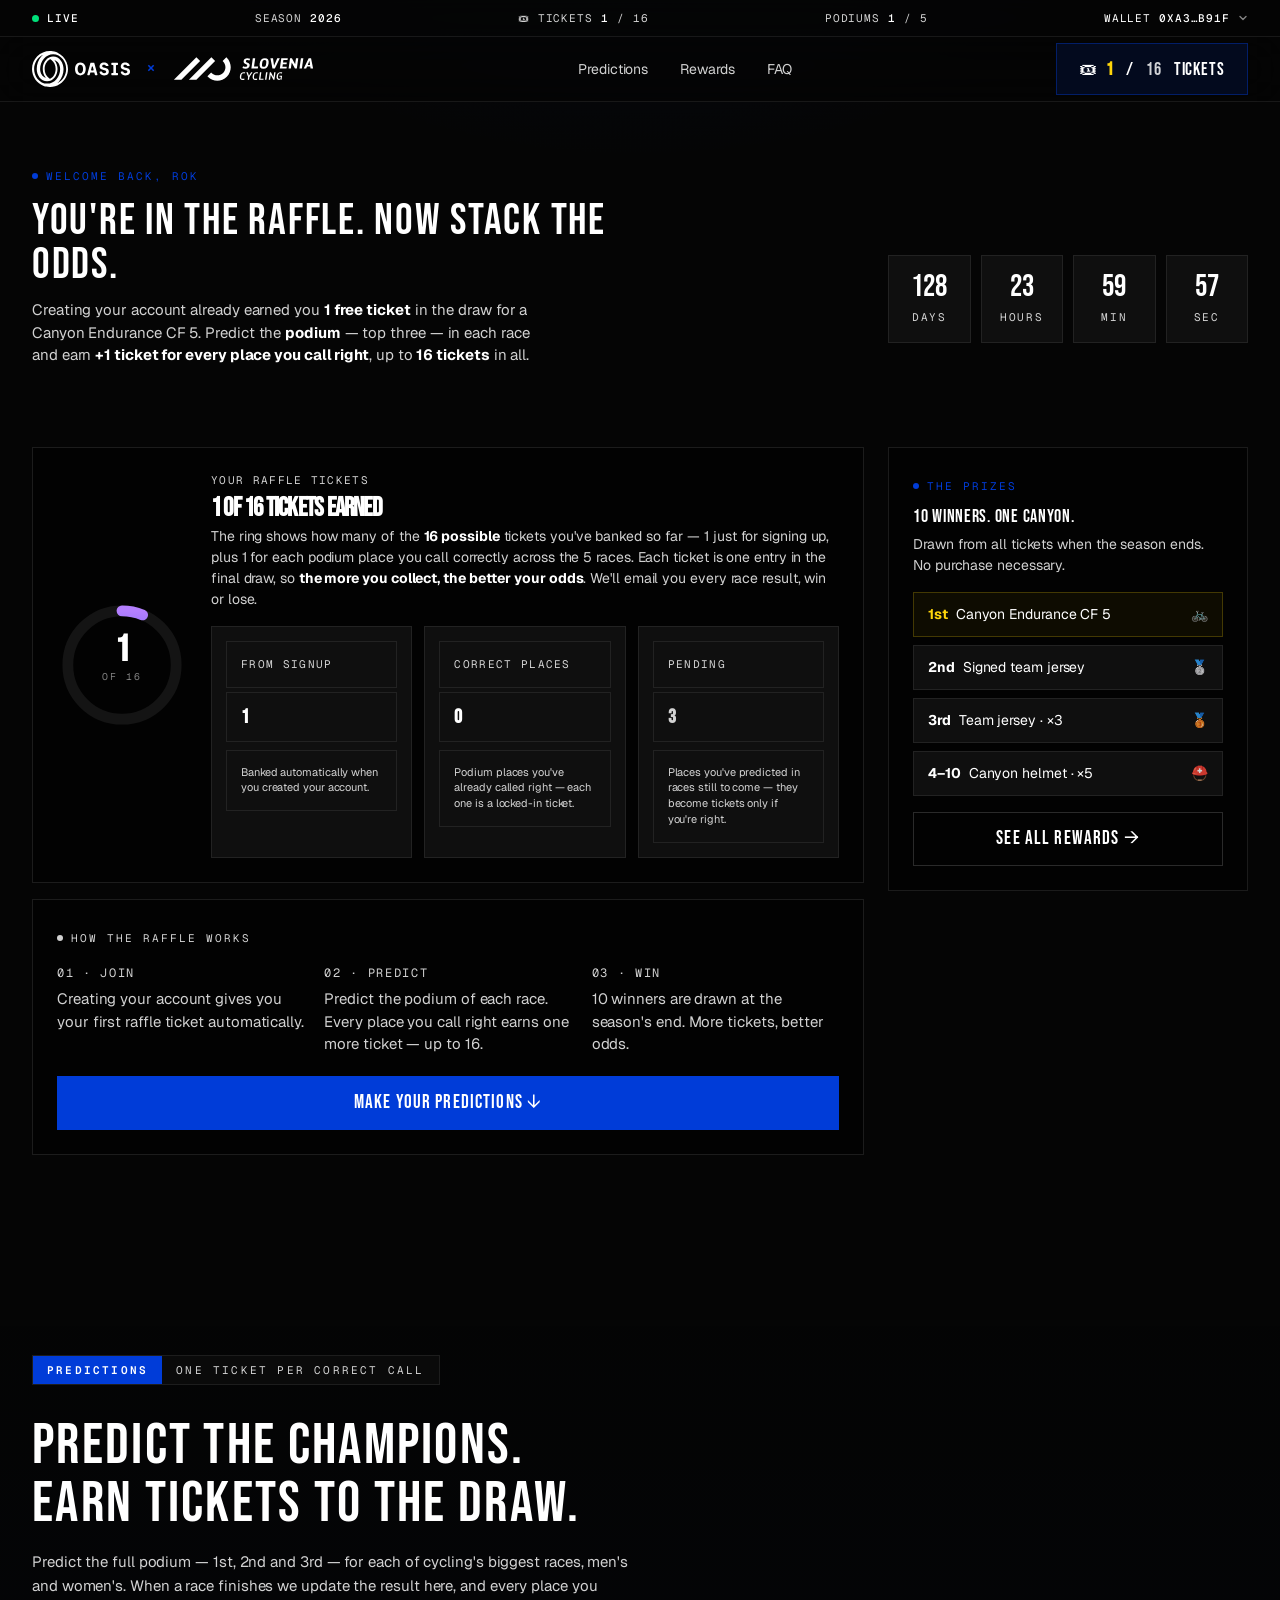
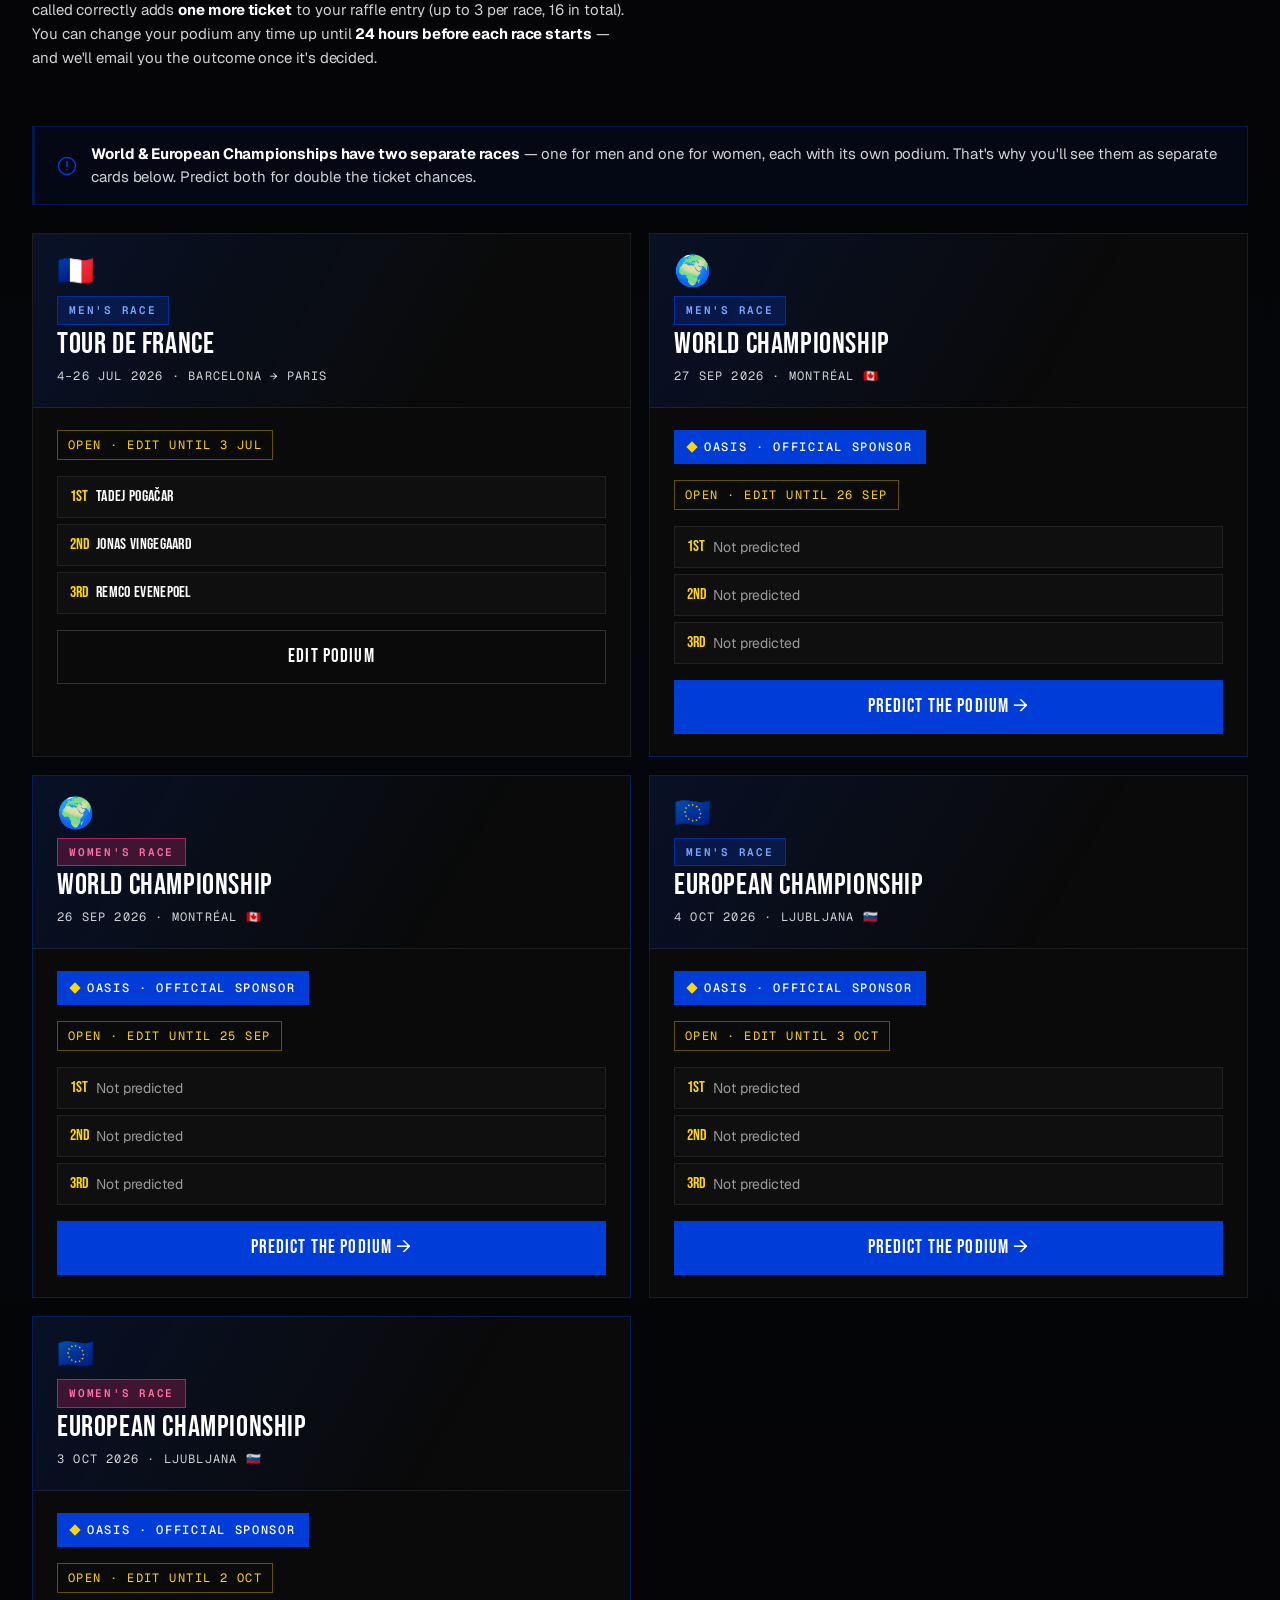
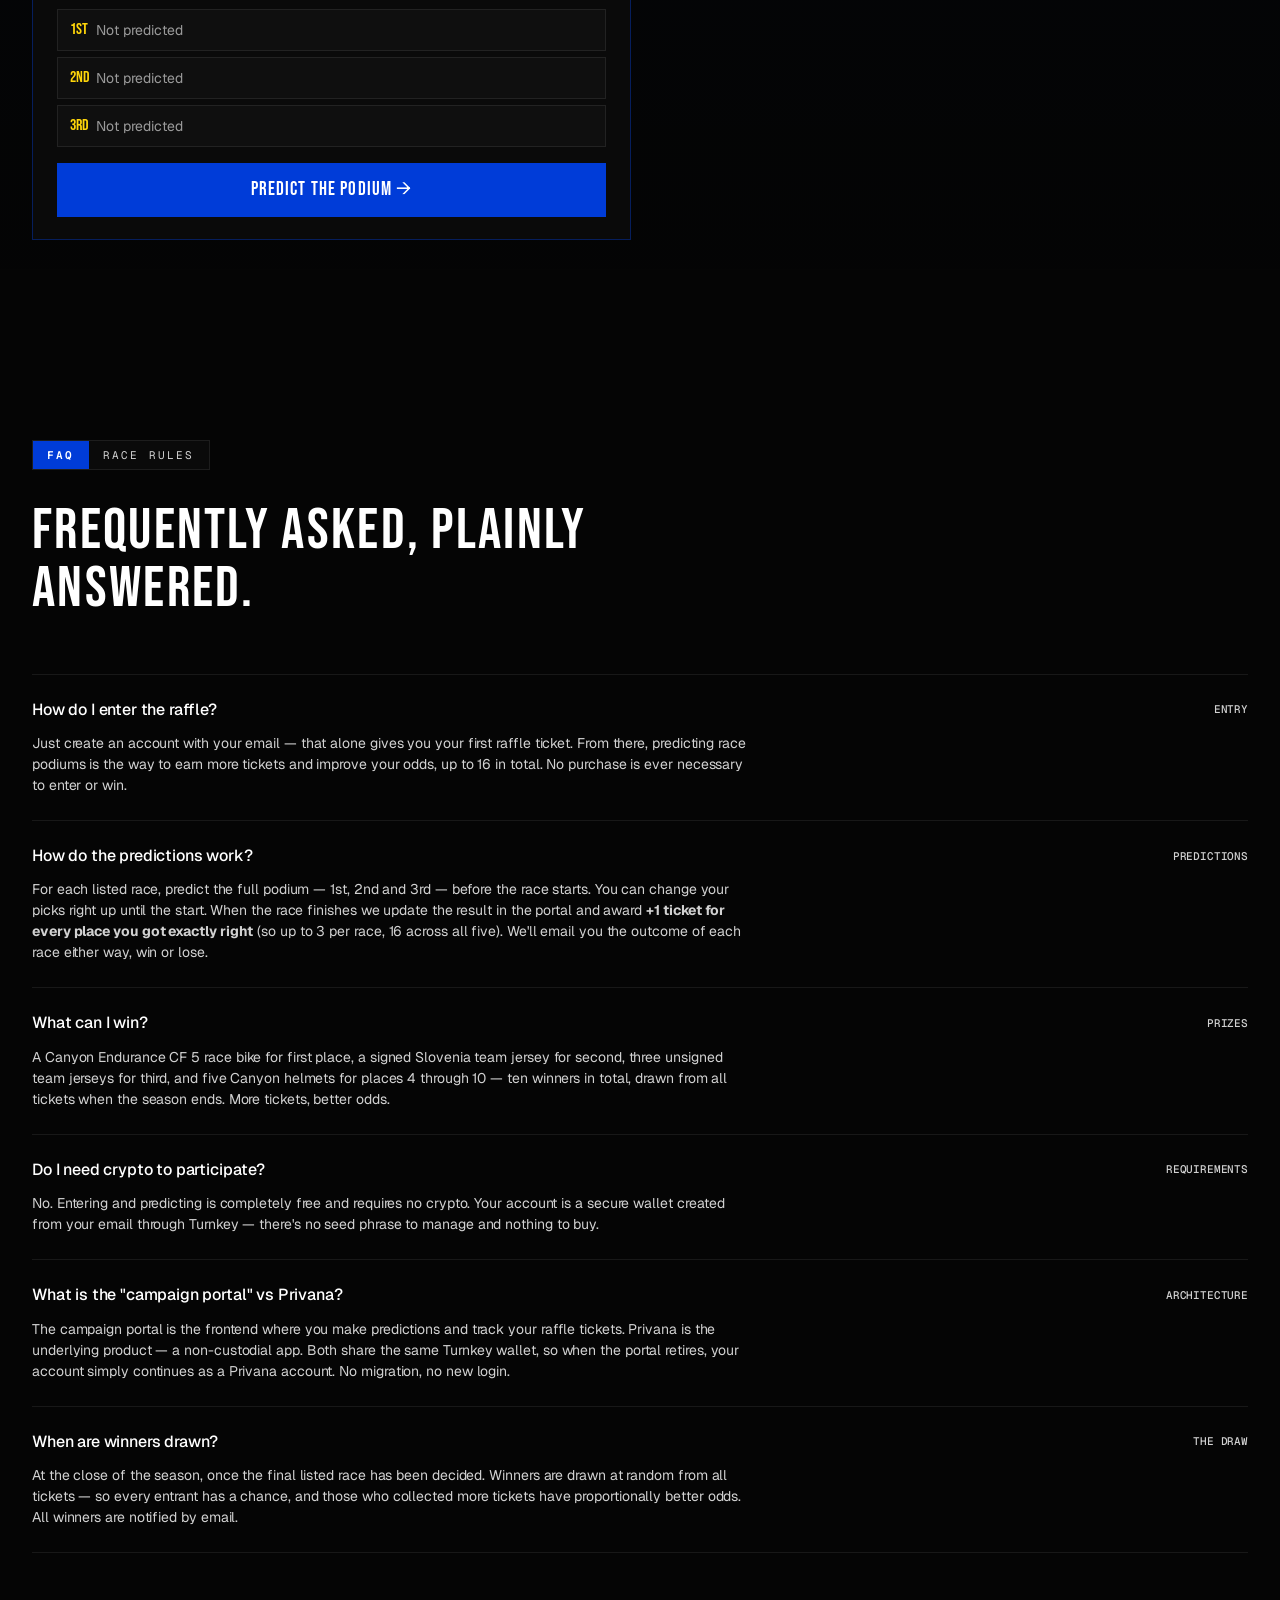
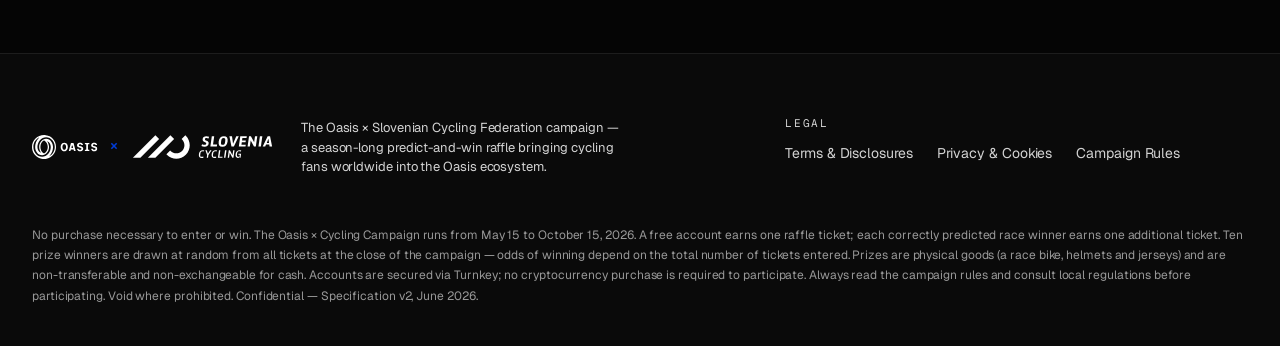
==== commit e543b7d4: "Prize images, readability pass, predictions UX, alignment fixes Prize section (landing): - Add real " ====
--- a/portal.html
+++ b/portal.html
@@ -21,11 +21,10 @@
   --line: rgba(255, 255, 255, 0.08);
   --line-strong: rgba(255, 255, 255, 0.16);
   --text: #ffffff;
-  --text-2: rgba(255, 255, 255, 0.66);
-  /* Text-3 / text-4 brightened one step on the scale:
-     text-3 now matches the old text-2 (0.66), text-4 matches the old text-3 (0.42). */
-  --text-3: rgba(255, 255, 255, 0.66);
-  --text-4: rgba(255, 255, 255, 0.42);
+  /* Brightened for stronger contrast on the dark theme */
+  --text-2: rgba(255, 255, 255, 0.82);
+  --text-3: rgba(255, 255, 255, 0.82);
+  --text-4: rgba(255, 255, 255, 0.58);
   --oasis-blue: #003CD8;
   --oasis-blue-soft: #002DB3;
   --oasis-blue-bg: rgba(0, 60, 216, 0.12);
@@ -71,10 +70,15 @@
 p { color: var(--text-2); }
 
 .race-bar { position: relative; z-index: 50; border-bottom: 1px solid var(--line); background: rgba(5, 5, 5, 0.85); backdrop-filter: blur(14px); font-family: var(--font-mono); font-size: 11px; letter-spacing: 0.08em; text-transform: uppercase; }
-.race-bar__inner { display: flex; align-items: center; justify-content: space-between; height: 36px; gap: 24px; white-space: nowrap; }
+.race-bar__inner { display: flex; align-items: center; justify-content: space-between; height: 36px; gap: 24px; white-space: nowrap; overflow-x: auto; -ms-overflow-style: none; scrollbar-width: none; }
+.race-bar__inner::-webkit-scrollbar { display: none; }
 .race-bar__item { display: flex; align-items: center; gap: 8px; color: var(--text-3); flex-shrink: 0; }
 @media (max-width: 1200px) { .race-bar__item--opt { display: none; } }
 @media (max-width: 900px) { .race-bar__item--opt2 { display: none; } }
+/* At narrow viewports stop forcing space-between so items hug left */
+@media (max-width: 720px) {
+  .race-bar__inner { justify-content: flex-start; gap: 18px; }
+}
 .race-bar__item strong { color: var(--text); font-weight: 500; }
 .race-bar__wallet { background: none; border: 0; padding: 0; color: inherit; font: inherit; letter-spacing: inherit; text-transform: inherit; cursor: pointer; transition: color 150ms; }
 .race-bar__wallet:hover { color: var(--text); }
@@ -88,13 +92,23 @@
 .nav__inner { display: flex; align-items: center; justify-content: space-between; height: 64px; }
 .nav__brand { display: flex; align-items: center; gap: 12px; font-family: var(--font-display); font-weight: 400; font-size: 20px; letter-spacing: 0.1em; text-transform: uppercase; }
 .nav__brand .x { color: var(--oasis-blue); font-weight: 500; }
-.nav__brand .sub { color: var(--text-3); font-weight: 500; letter-spacing: 0.16em; font-size: 10px; text-transform: uppercase; border-left: 1px solid var(--line); padding-left: 12px; white-space: nowrap; }
+.nav__brand .sub { color: var(--text-3); font-weight: 500; letter-spacing: 0.16em; font-size: 11px; text-transform: uppercase; border-left: 1px solid var(--line); padding-left: 12px; white-space: nowrap; }
 @media (max-width: 1100px) { .nav__brand .sub { display: none; } }
 .nav__links { display: flex; gap: 32px; font-size: 14px; color: var(--text-2); }
 .nav__links a:hover { color: var(--text); }
 .nav__cta { display: inline-flex; align-items: center; justify-content: center; gap: 10px; height: 52px; padding: 0 28px; border-radius: 0; background: var(--oasis-blue); color: white; font-family: var(--font-display); font-size: 20px; font-weight: 400; line-height: 1; letter-spacing: 0.06em; text-transform: uppercase; white-space: nowrap; transition: background 200ms ease; }
 .nav__cta:hover { background: #002DB3; }
 @media (max-width: 860px) { .nav__links { display: none; } }
+/* Narrow viewports — collapse to just Oasis logo + button so nothing overflows */
+@media (max-width: 540px) {
+  .nav__brand { gap: 8px; }
+  .nav__brand > svg:last-of-type,
+  .nav__brand .x { display: none; }
+  .nav__cta { padding: 0 18px; font-size: 18px; }
+}
+@media (max-width: 380px) {
+  .nav__cta { padding: 0 14px; font-size: 16px; height: 44px; }
+}
 
 /* ============================================================
    Hero redesign — photo background + race progress panel
@@ -156,7 +170,7 @@
 .btn--ghost:hover { background: rgba(255, 255, 255, 0.1); }
 .btn--blue { background: var(--oasis-blue); color: white; }
 .btn--blue:hover { background: #002DB3; }
-.hero__chips { display: flex; gap: 8px; flex-wrap: wrap; font-family: var(--font-mono); font-size: 10px; letter-spacing: 0.12em; text-transform: uppercase; color: var(--text-3); }
+.hero__chips { display: flex; gap: 8px; flex-wrap: wrap; font-family: var(--font-mono); font-size: 11px; letter-spacing: 0.12em; text-transform: uppercase; color: var(--text-3); }
 .hero__chips span { border: 1px solid var(--line); padding: 5px 12px; border-radius: 0; background: rgba(255,255,255,0.03); }
 
 /* ============================================================
@@ -189,7 +203,7 @@
 
 .gcp__brand {
   font-family: var(--font-mono);
-  font-size: 10px;
+  font-size: 11px;
   letter-spacing: 0.2em;
   text-transform: uppercase;
   color: var(--text-3);
@@ -200,7 +214,7 @@
   align-items: center;
   gap: 6px;
   font-family: var(--font-mono);
-  font-size: 10px;
+  font-size: 11px;
   letter-spacing: 0.16em;
   text-transform: uppercase;
   color: #ff5959;
@@ -224,7 +238,7 @@
 
 .gcp__stage-meta {
   font-family: var(--font-mono);
-  font-size: 10px;
+  font-size: 11px;
   letter-spacing: 0.14em;
   text-transform: uppercase;
   color: var(--text-3);
@@ -290,7 +304,7 @@
 
 .gcp__meta {
   font-family: var(--font-mono);
-  font-size: 9px;
+  font-size: 11px;
   letter-spacing: 0.1em;
   text-transform: uppercase;
   color: var(--text-3);
@@ -320,7 +334,7 @@
   display: flex;
   justify-content: space-between;
   font-family: var(--font-mono);
-  font-size: 9px;
+  font-size: 11px;
   letter-spacing: 0.14em;
   text-transform: uppercase;
   color: var(--text-3);
@@ -343,7 +357,7 @@
 .gcp__footer-sub {
   margin-top: 8px;
   font-family: var(--font-mono);
-  font-size: 10px;
+  font-size: 11px;
   letter-spacing: 0.1em;
   color: var(--text-3);
   text-align: center;
@@ -354,7 +368,7 @@
 .countdown { display: grid; grid-template-columns: repeat(4, 1fr); gap: 10px; margin-bottom: 24px; }
 .countdown__cell { background: var(--bg-2); border: 1px solid var(--line); border-radius: 0; padding: 16px 6px; text-align: center; }
 .countdown__cell .num { font-family: var(--font-display); font-size: clamp(24px, 2.4vw, 32px); font-variant-numeric: tabular-nums; line-height: 1; }
-.countdown__cell .lbl { display: block; margin-top: 6px; font-family: var(--font-mono); font-size: 10px; letter-spacing: 0.14em; text-transform: uppercase; color: var(--text-3); }
+.countdown__cell .lbl { display: block; margin-top: 6px; font-family: var(--font-mono); font-size: 11px; letter-spacing: 0.14em; text-transform: uppercase; color: var(--text-3); }
 .dash-row { display: flex; justify-content: space-between; align-items: center; padding: 14px 0; border-top: 1px solid var(--line); font-size: 13px; }
 .dash-row .lbl { color: var(--text-3); font-family: var(--font-mono); font-size: 11px; letter-spacing: 0.1em; text-transform: uppercase; }
 .dash-row .val { color: var(--text); font-weight: 500; font-variant-numeric: tabular-nums; }
@@ -593,7 +607,7 @@
 .tier__total .v { font-family: var(--font-display); font-size: 20px; font-weight: 600; color: var(--oasis-blue); white-space: nowrap; }
 .tier__points { margin-top: 14px; padding: 10px 14px; border-radius: 0; background: rgba(0, 224, 122, 0.08); border: 1px solid rgba(0, 224, 122, 0.18); color: var(--maillot-vert); font-family: var(--font-mono); font-size: 11px; letter-spacing: 0.08em; text-transform: uppercase; }
 .tier--max { background: radial-gradient(500px 280px at 100% 0%, rgba(0, 60, 216, 0.16), transparent 65%), var(--bg-1); border-color: rgba(0, 60, 216, 0.22); }
-.tier--max::after { content: "MAX"; position: absolute; top: 24px; right: 24px; font-family: var(--font-mono); font-size: 10px; letter-spacing: 0.2em; padding: 3px 8px; background: var(--oasis-blue); color: white; border-radius: 0; }
+.tier--max::after { content: "MAX"; position: absolute; top: 24px; right: 24px; font-family: var(--font-mono); font-size: 11px; letter-spacing: 0.2em; padding: 3px 8px; background: var(--oasis-blue); color: white; border-radius: 0; }
 
 .steps { display: grid; grid-template-columns: repeat(4, 1fr); gap: 16px; position: relative; }
 @media (max-width: 980px) { .steps { grid-template-columns: repeat(2, 1fr); } }
@@ -615,14 +629,14 @@
 .stage-map__dot { width: 14px; height: 14px; border-radius: 50%; background: var(--bg); border: 2px solid var(--line-strong); }
 .stage-map__pt.done .stage-map__dot { background: var(--oasis-blue); border-color: var(--oasis-blue); }
 .stage-map__pt.now .stage-map__dot { background: var(--maillot-jaune); border-color: var(--maillot-jaune); box-shadow: 0 0 0 4px rgba(255, 214, 10, 0.18); }
-.stage-map__lbl { font-family: var(--font-mono); font-size: 10px; letter-spacing: 0.14em; text-transform: uppercase; color: var(--text-3); text-align: center; white-space: nowrap; }
+.stage-map__lbl { font-family: var(--font-mono); font-size: 11px; letter-spacing: 0.14em; text-transform: uppercase; color: var(--text-3); text-align: center; white-space: nowrap; }
 .stage-map__pt.now .stage-map__lbl, .stage-map__pt.done .stage-map__lbl { color: var(--text); }
 .stage-map__profile { margin-top: 36px; height: 80px; position: relative; }
 
 .scoreboard { display: grid; grid-template-columns: repeat(4, 1fr); gap: 16px; }
 @media (max-width: 980px) { .scoreboard { grid-template-columns: repeat(2, 1fr); } }
 .stat { border: 1px solid var(--line); border-top: 2px solid var(--oasis-blue); border-radius: 0; padding: 28px 24px 20px; background: var(--bg-1); position: relative; overflow: hidden; }
-.stat__k { font-family: var(--font-mono); font-size: 10px; letter-spacing: 0.22em; text-transform: uppercase; color: var(--text-3); }
+.stat__k { font-family: var(--font-mono); font-size: 11px; letter-spacing: 0.22em; text-transform: uppercase; color: var(--text-3); }
 .stat__v { margin-top: 4px; font-family: var(--font-display); font-size: clamp(54px, 5.8vw, 76px); font-weight: 400; letter-spacing: 0.02em; font-variant-numeric: tabular-nums; line-height: 0.92; }
 .stat__v .unit { color: var(--text-3); font-size: 16px; margin-left: 4px; }
 .stat__d { margin-top: 8px; font-size: 13px; color: var(--text-2); }
@@ -708,7 +722,7 @@
   left: 16px;
   z-index: 10;
   font-family: var(--font-mono);
-  font-size: 10px;
+  font-size: 11px;
   letter-spacing: 0.18em;
   text-transform: uppercase;
   color: white;
@@ -762,7 +776,7 @@
 }
 .editorial__badge-label {
   font-family: var(--font-mono);
-  font-size: 9px;
+  font-size: 11px;
   letter-spacing: 0.22em;
   text-transform: uppercase;
   color: var(--maillot-jaune);
@@ -778,7 +792,7 @@
 }
 .editorial__badge-val {
   font-family: var(--font-mono);
-  font-size: 10px;
+  font-size: 11px;
   color: rgba(255,255,255,0.6);
   letter-spacing: 0.08em;
   margin-top: 6px;
@@ -856,7 +870,7 @@
 }
 .editorial__caption-right {
   font-family: var(--font-mono);
-  font-size: 10px;
+  font-size: 11px;
   letter-spacing: 0.2em;
   text-transform: uppercase;
   color: var(--text-3);
@@ -918,7 +932,7 @@
 }
 .ct2__cd-lbl {
   font-family: var(--font-mono);
-  font-size: 9px;
+  font-size: 11px;
   letter-spacing: 0.2em;
   text-transform: uppercase;
   color: var(--text-3);
@@ -933,7 +947,7 @@
   background: var(--bg-1);
   padding: 12px 14px;
   font-family: var(--font-mono);
-  font-size: 9px;
+  font-size: 11px;
   letter-spacing: 0.1em;
   text-transform: uppercase;
   color: var(--text-3);
@@ -1013,7 +1027,7 @@
 }
 .ct2__wp-lbl {
   font-family: var(--font-mono);
-  font-size: 9px;
+  font-size: 11px;
   letter-spacing: 0.10em;
   text-transform: uppercase;
   color: var(--text-3);
@@ -1374,7 +1388,7 @@
     }
     .points-breakdown .k {
       font-family: var(--font-mono);
-      font-size: 10px;
+      font-size: 11px;
       letter-spacing: 0.12em;
       text-transform: uppercase;
       color: var(--text-3);
@@ -1395,6 +1409,7 @@
   </style>
   <style>
     /* ===== Predictions + raffle (v3) ===== */
+    .pred-notice { display:flex; gap:14px; align-items:center; padding:16px 22px; margin-bottom:28px; background:rgba(0,60,216,0.06); border:1px solid rgba(0,60,216,0.32); border-left-width:3px; font-size: 15px; color:var(--text-2); line-height:1.5; }
     .predictions-grid { display:grid; grid-template-columns:repeat(2,1fr); gap:18px; }
     @media (max-width:860px){ .predictions-grid{ grid-template-columns:1fr; } }
     .pcard { position:relative; display:flex; flex-direction:column; background:var(--bg-1); border:1px solid var(--line); overflow:hidden; transition:border-color 200ms ease, transform 200ms ease; }
@@ -1402,20 +1417,24 @@
     .pcard--sponsor { border-color:rgba(0,60,216,0.4); }
     .pcard__head { position:relative; padding:22px 24px; border-bottom:1px solid var(--line); background:linear-gradient(120deg, rgba(0,60,216,0.14), transparent 70%); }
     .pcard__flag { font-size:30px; line-height:1; }
-    .pcard__title { font-family:var(--font-display); font-size:30px; letter-spacing:0.02em; margin-top:6px; line-height:1; }
-    .pcard__meta { font-family:var(--font-mono); font-size:11px; letter-spacing:0.1em; text-transform:uppercase; color:var(--text-3); margin-top:8px; }
-    .pcard__cat { font-family:var(--font-mono); font-size:10px; letter-spacing:0.14em; text-transform:uppercase; color:var(--text-2); border:1px solid var(--line-strong); padding:4px 9px; align-self:flex-start; }
-    .pcard__toprow { display:flex; justify-content:space-between; align-items:flex-start; }
+    .pcard__title { font-family:var(--font-display); font-size:30px; letter-spacing:0.02em; margin-top:4px; line-height:1; }
+    .pcard__meta { font-family:var(--font-mono); font-size: 12px; letter-spacing:0.1em; text-transform:uppercase; color:var(--text-3); margin-top:8px; }
+    /* Men/women race tag — strong color-coded chip, sits just above the title */
+    .pcard__cat { display:inline-flex; align-items:center; font-family:var(--font-mono); font-size: 11px; font-weight:600; letter-spacing:0.16em; text-transform:uppercase; padding:5px 11px; margin-top:10px; align-self:flex-start; }
+    .pcard__cat--men { background:rgba(0,60,216,0.22); color:#7da4ff; border:1px solid rgba(0,60,216,0.6); }
+    .pcard__cat--women { background:rgba(255,44,122,0.22); color:#ff6ea3; border:1px solid rgba(255,44,122,0.6); }
+    .pcard__toprow { display:flex; justify-content:flex-start; align-items:center; gap:12px; }
     .pcard__body { padding:22px 24px; display:flex; flex-direction:column; gap:16px; flex:1; }
-    .sponsor-badge { display:inline-flex; align-items:center; gap:6px; font-family:var(--font-mono); font-size:10px; letter-spacing:0.14em; text-transform:uppercase; color:var(--oasis-blue); background:var(--oasis-blue-bg); border:1px solid rgba(0,60,216,0.32); padding:6px 11px; align-self:flex-start; }
-    .pstatus { font-family:var(--font-mono); font-size:11px; letter-spacing:0.12em; text-transform:uppercase; padding:5px 10px; align-self:flex-start; }
+    .sponsor-badge { display:inline-flex; align-items:center; gap:8px; font-family:var(--font-mono); font-size: 12px; letter-spacing:0.14em; text-transform:uppercase; color:white; background:var(--oasis-blue); border:1px solid var(--oasis-blue); padding:7px 13px; align-self:flex-start; font-weight: 500; }
+    .sponsor-badge::before { content:""; display:inline-block; width:8px; height:8px; background:var(--maillot-jaune); transform:rotate(45deg); flex-shrink:0; }
+    .pstatus { font-family:var(--font-mono); font-size: 12px; letter-spacing:0.12em; text-transform:uppercase; padding:5px 10px; align-self:flex-start; }
     .pstatus--open { color:var(--maillot-jaune); border:1px solid rgba(255,214,10,0.35); }
     .pstatus--resolved { color:var(--maillot-vert); border:1px solid rgba(0,224,122,0.35); }
     .ppick { display:flex; align-items:center; justify-content:space-between; gap:12px; padding:14px 16px; background:var(--bg-2); border:1px solid var(--line); min-height:64px; }
     .ppick--correct { border-color:rgba(0,224,122,0.4); background:rgba(0,224,122,0.06); }
-    .ppick__label { font-family:var(--font-mono); font-size:10px; letter-spacing:0.12em; text-transform:uppercase; color:var(--text-3); }
+    .ppick__label { font-family:var(--font-mono); font-size: 11px; letter-spacing:0.12em; text-transform:uppercase; color:var(--text-3); }
     .ppick__rider { font-family:var(--font-display); font-size:22px; letter-spacing:0.02em; line-height:1.05; margin-top:2px; }
-    .ppick__tag { font-family:var(--font-mono); font-size:10px; letter-spacing:0.1em; text-transform:uppercase; text-align:right; white-space:nowrap; }
+    .ppick__tag { font-family:var(--font-mono); font-size: 11px; letter-spacing:0.1em; text-transform:uppercase; text-align:right; white-space:nowrap; }
     .pbtn { display:inline-flex; align-items:center; justify-content:center; gap:8px; width:100%; height:54px; border:none; cursor:pointer; background:var(--oasis-blue); color:#fff; font-family:var(--font-display); font-size:19px; letter-spacing:0.06em; text-transform:uppercase; transition:background 200ms ease; }
     .pbtn:hover { background:var(--oasis-blue-soft); }
     .pbtn--ghost { background:transparent; border:1px solid var(--line-strong); color:var(--text); }
@@ -1430,7 +1449,7 @@
     .pmodal__card { width:100%; max-width:460px; max-height:86vh; overflow-y:auto; background:var(--bg-1); border:1px solid var(--line-strong); }
     .pmodal__head { padding:22px 24px; border-bottom:1px solid var(--line); display:flex; justify-content:space-between; align-items:flex-start; gap:12px; position:sticky; top:0; background:var(--bg-1); z-index:1; }
     .pmodal__title { font-family:var(--font-display); font-size:26px; letter-spacing:0.02em; line-height:1; }
-    .pmodal__sub { font-family:var(--font-mono); font-size:11px; letter-spacing:0.1em; text-transform:uppercase; color:var(--text-3); margin-top:6px; }
+    .pmodal__sub { font-family:var(--font-mono); font-size: 12px; letter-spacing:0.1em; text-transform:uppercase; color:var(--text-3); margin-top:6px; }
     .pmodal__close { background:none; border:none; color:var(--text-3); font-size:26px; cursor:pointer; line-height:1; }
     .pmodal__list { padding:12px; display:flex; flex-direction:column; gap:8px; }
     .prider { display:flex; align-items:center; gap:12px; padding:13px 14px; background:var(--bg-2); border:1px solid var(--line); cursor:pointer; text-align:left; width:100%; transition:border-color 150ms ease, background 150ms ease; }
@@ -1439,22 +1458,27 @@
     .prider__radio { width:18px; height:18px; border-radius:50%; border:2px solid var(--line-strong); flex-shrink:0; }
     .prider.sel .prider__radio { border-color:var(--oasis-blue); background:radial-gradient(circle, var(--oasis-blue) 0 42%, transparent 46%); }
     .prider__name { font-family:var(--font-display); font-size:19px; letter-spacing:0.02em; flex:1; }
-    .prider__team { font-family:var(--font-mono); font-size:10px; letter-spacing:0.08em; color:var(--text-3); text-transform:uppercase; }
+    .prider__team { font-family:var(--font-mono); font-size: 11px; letter-spacing:0.08em; color:var(--text-3); text-transform:uppercase; }
     .pmodal__foot { padding:16px 24px 22px; position:sticky; bottom:0; background:var(--bg-1); border-top:1px solid var(--line); display:flex; gap:10px; }
     .pmodal__foot .pbtn { flex:1; }
     .pmodal__foot .pbtn--ghost { flex:0 0 auto; padding:0 18px; }
-    .pmodal__note { padding:0 24px 18px; font-family:var(--font-mono); font-size:10.5px; letter-spacing:0.03em; color:var(--text-4); text-align:center; line-height:1.5; }
-    /* podium progress inside picker */
-    .pmodal__podium { display:flex; gap:8px; padding:14px 24px 2px; }
-    .pmslot { flex:1; padding:9px 8px; border:1px solid var(--line); background:var(--bg-2); text-align:center; opacity:0.5; transition:opacity 150ms ease, border-color 150ms ease; }
-    .pmslot.active { opacity:1; border-color:var(--oasis-blue); }
-    .pmslot.filled { opacity:1; }
-    .pmslot__pos { font-family:var(--font-mono); font-size:9px; letter-spacing:0.12em; text-transform:uppercase; color:var(--text-3); }
-    .pmslot__name { font-family:var(--font-display); font-size:13px; letter-spacing:0.02em; margin-top:3px; line-height:1.05; min-height:15px; white-space:nowrap; overflow:hidden; text-overflow:ellipsis; }
+    .pmodal__note { padding:0 24px 18px; font-family:var(--font-mono); font-size: 12px; letter-spacing:0.03em; color:var(--text-4); text-align:center; line-height:1.5; }
+    /* Podium progress inside picker — each slot is now a clickable button */
+    .pmodal__podium { display:flex; gap:8px; padding:14px 24px 4px; }
+    .pmslot { position:relative; flex:1; padding:11px 8px 9px; border:1px solid var(--line); background:var(--bg-2); text-align:center; cursor:pointer; transition:border-color 150ms ease, background 150ms ease; font:inherit; color:inherit; }
+    .pmslot:hover:not(.active) { border-color:var(--line-strong); background:rgba(255,255,255,0.03); }
+    .pmslot.active { border-color:var(--oasis-blue); background:rgba(0,60,216,0.10); }
+    .pmslot__pos { font-family:var(--font-mono); font-size: 11px; letter-spacing:0.12em; text-transform:uppercase; color:var(--text-3); }
+    .pmslot.active .pmslot__pos { color:var(--oasis-blue); }
+    .pmslot__name { font-family:var(--font-display); font-size: 14px; letter-spacing:0.02em; margin-top:3px; line-height:1.05; min-height:15px; white-space:nowrap; overflow:hidden; text-overflow:ellipsis; }
     .pmslot.empty .pmslot__name { color:var(--text-4); }
-    /* a rider already used in another podium slot */
-    .prider.dim { opacity:0.32; pointer-events:none; }
-    .prider__used { font-family:var(--font-mono); font-size:9px; letter-spacing:0.1em; color:var(--text-4); text-transform:uppercase; }
+    .pmslot__clear { position:absolute; top:3px; right:4px; width:16px; height:16px; border:none; background:none; color:var(--text-3); cursor:pointer; font-size: 15px; line-height:1; padding:0; opacity:0; transition:opacity 150ms ease, color 150ms ease; }
+    .pmslot:hover .pmslot__clear,
+    .pmslot.filled .pmslot__clear { opacity:0.75; }
+    .pmslot__clear:hover { opacity:1; color:#ff6b6b; }
+    /* Rider already in another slot — shows the slot they hold so user can re-assign */
+    .prider__used { font-family:var(--font-mono); font-size: 11px; letter-spacing:0.12em; padding:3px 7px; background:rgba(0,60,216,0.12); color:var(--oasis-blue); text-transform:uppercase; }
+    .prider.sel { border-color:var(--oasis-blue); background:rgba(0,60,216,0.08); }
     /* podium display on the contest cards */
     .ppodium { display:flex; flex-direction:column; gap:6px; width:100%; }
     .ppod-row { display:flex; align-items:center; gap:10px; padding:8px 12px; background:var(--bg-2); border:1px solid var(--line); }
@@ -1462,8 +1486,8 @@
     .ppod-row.wrong { border-color:rgba(225,29,72,0.32); }
     .ppod-pos { font-family:var(--font-display); font-size:16px; width:16px; flex-shrink:0; color:var(--maillot-jaune); }
     .ppod-name { font-family:var(--font-display); font-size:16px; letter-spacing:0.02em; flex:1; line-height:1.05; }
-    .ppod-name.empty { color:var(--text-4); font-family:var(--font-body); font-size:13px; letter-spacing:0; }
-    .ppod-mark { font-size:13px; flex-shrink:0; min-width:14px; text-align:right; }
+    .ppod-name.empty { color:var(--text-4); font-family:var(--font-body); font-size: 14px; letter-spacing:0; }
+    .ppod-mark { font-size: 14px; flex-shrink:0; min-width:14px; text-align:right; }
   </style>
 </head>
 <body>
@@ -1486,7 +1510,7 @@
   <nav class="nav">
     <div class="container nav__inner">
       <a class="nav__brand" href="index.html">
-        <svg height="20" viewBox="0 0 99 36" fill="none" xmlns="http://www.w3.org/2000/svg" style="flex-shrink:0;">
+        <svg height="36" viewBox="0 0 99 36" fill="none" xmlns="http://www.w3.org/2000/svg" style="flex-shrink:0;">
 <g clip-path="url(#oa-nav2)">
 <path d="M30.8478 5.40882C29.3359 3.86636 27.5485 2.6009 25.5687 1.67805C25.4885 1.63723 25.4069 1.59932 25.3223 1.56287C24.9331 1.38938 24.5394 1.22318 24.137 1.07739C23.0101 0.66772 21.8292 0.368849 20.6104 0.190985C19.7575 0.0670635 18.8871 0 18.0007 0C8.07532 0 0 8.07533 0 18.0007C0 25.7334 4.90147 32.3421 11.7609 34.8847C12.5671 35.1836 13.401 35.4256 14.2583 35.6078C15.4669 35.8644 16.7178 36.0015 18.0007 36.0015C24.8383 36.0015 30.7953 32.1686 33.8423 26.5411C35.2186 23.9985 36.0015 21.09 36.0015 18.0022C36.0015 13.1051 34.0333 8.65994 30.8492 5.41174L30.8478 5.40882ZM5.36946 27.6302C3.24238 24.8252 2.11833 21.4778 2.11833 17.9512C2.11833 11.9286 5.45693 6.67282 10.3803 3.93488C10.51 3.86199 10.6398 4.03548 10.5304 4.13753C10.0814 4.56032 9.6484 5.01373 9.23727 5.49629C6.38416 8.83344 4.73964 13.3719 4.72506 17.9512C4.72506 23.8965 8.70222 30.3142 15.1272 30.3142C20.8611 30.3142 25.5264 24.7683 25.5264 17.9512C25.5264 14.7481 24.4519 11.672 22.6194 9.39035C22.5552 9.31017 22.631 9.19499 22.7302 9.22561C25.8297 10.1426 28.1477 13.7072 28.1477 17.9512C28.1477 21.6994 26.7875 25.4302 24.417 28.1886C21.9589 31.0475 18.6597 32.622 15.1272 32.6235C11.4081 32.6235 7.84789 30.7997 5.368 27.6302H5.36946ZM30.9163 8.28089C33.0419 11.0801 34.163 14.4216 34.1601 17.9468C34.1601 23.9694 30.8215 29.2251 25.8982 31.9631C25.7684 32.036 25.6387 31.8625 25.748 31.7604C26.1985 31.3362 26.6301 30.8842 27.0412 30.4017C29.8943 27.0645 31.5388 22.5261 31.5534 17.9468C31.5534 12.0015 27.5762 5.58377 21.1513 5.58377C15.4173 5.58377 10.752 11.1296 10.752 17.9468C10.752 21.1498 11.8265 24.226 13.6591 26.5076C13.7232 26.5878 13.6474 26.703 13.5483 26.6723C10.4488 25.7553 8.13072 22.1922 8.13072 17.9497C8.13072 14.2029 9.49095 10.4721 11.8615 7.71377C14.3195 4.85482 17.6202 3.28028 21.1542 3.28028C24.8718 3.28028 28.4291 5.10266 30.9177 8.27943L30.9163 8.28089ZM23.6443 17.9512C23.6443 22.1966 21.5813 25.8617 18.6247 27.5063C18.2588 27.7104 17.8068 27.6841 17.4686 27.4377L16.8359 26.9756C14.2437 25.0832 12.6327 21.6236 12.6327 17.9468C12.6327 13.7014 14.6957 10.0362 17.6523 8.39169C18.0182 8.18758 18.4702 8.21383 18.8084 8.46021L19.4411 8.92091C22.0347 10.8133 23.6457 14.2729 23.6457 17.9497L23.6443 17.9512Z" fill="white"/>
 <path d="M51.1876 12.3747C50.3843 11.86 49.4454 11.6035 48.3709 11.6035C47.2964 11.6035 46.3532 11.86 45.544 12.3747C44.7349 12.8879 44.1095 13.6241 43.6663 14.5805C43.2231 15.5369 43.0015 16.677 43.0015 18.0007C43.0015 19.3245 43.2231 20.4456 43.6663 21.4035C44.1095 22.3599 44.7349 23.099 45.544 23.618C46.3532 24.1385 47.295 24.398 48.3709 24.398C49.4469 24.398 50.3843 24.1385 51.1876 23.618C51.9909 23.099 52.6163 22.3599 53.0654 21.4035C53.5144 20.4471 53.7389 19.3128 53.7389 18.0007C53.7389 16.6886 53.5144 15.5238 53.0654 14.5717C52.6163 13.6212 51.9909 12.8879 51.1876 12.3747ZM50.7181 20.3042C50.4878 20.9428 50.1685 21.4297 49.7618 21.7665C49.355 22.1033 48.8899 22.2709 48.3709 22.2709C47.8519 22.2709 47.3839 22.1033 46.9713 21.7665C46.5573 21.4297 46.2365 20.9428 46.0062 20.3042C45.7759 19.6657 45.6607 18.8988 45.6607 18.0007C45.6607 17.1027 45.7759 16.3344 46.0062 15.6972C46.2365 15.0587 46.5587 14.5717 46.9713 14.235C47.3839 13.8982 47.8519 13.7305 48.3709 13.7305C48.8899 13.7305 49.355 13.8997 49.7618 14.235C50.17 14.5717 50.4878 15.0558 50.7181 15.6885C50.9485 16.3212 51.0637 17.091 51.0637 18.0007C51.0637 18.9105 50.9485 19.6671 50.7181 20.3042Z" fill="white"/>
@@ -1502,7 +1526,7 @@
 </defs>
 </svg>
         <span class="x" style="margin:0 4px;">×</span>
-        <svg xmlns="http://www.w3.org/2000/svg" height="18" viewBox="0 0 21910 3729" style="flex-shrink:0;">
+        <svg xmlns="http://www.w3.org/2000/svg" height="24" viewBox="0 0 21910 3729" style="flex-shrink:0;">
  <defs>
   
  </defs>
@@ -1546,7 +1570,7 @@
         <div>
           <span class="eyebrow"><span class="dot"></span> WELCOME BACK, ROK</span>
           <h1 style="margin-top: 14px;">You're in the raffle. Now stack the odds.</h1>
-          <p class="portal-hero__sub text-2">Creating your account already earned you <strong style="color:var(--text);">1 free ticket</strong> in the draw for a Colnago V4Rs. Predict the <strong style="color:var(--text);">podium</strong> — top three — in each race and earn <strong style="color:var(--text);">+1 ticket for every place you call right</strong>, up to <strong style="color:var(--text);">16 tickets</strong> in all.</p>
+          <p class="portal-hero__sub text-2">Creating your account already earned you <strong style="color:var(--text);">1 free ticket</strong> in the draw for a Canyon Endurance CF 5. Predict the <strong style="color:var(--text);">podium</strong> — top three — in each race and earn <strong style="color:var(--text);">+1 ticket for every place you call right</strong>, up to <strong style="color:var(--text);">16 tickets</strong> in all.</p>
         </div>
         <div class="countdown" id="countdown-portal" style="min-width: 360px;">
           <div class="countdown__cell"><span class="num" data-cd="d">67</span><span class="lbl">Days</span></div>
@@ -1615,16 +1639,16 @@
             <span class="eyebrow muted"><span class="dot"></span> HOW THE RAFFLE WORKS</span>
             <div style="display:flex; gap:20px; margin-top:16px; flex-wrap:wrap;">
               <div style="flex:1; min-width:160px;">
-                <div class="text-mono text-3" style="font-size:11px; letter-spacing:0.14em;">01 · JOIN</div>
-                <p style="font-size:14px; color:var(--text-2); margin-top:6px;">Creating your account gives you your first raffle ticket automatically.</p>
+                <div class="text-mono text-3" style="font-size: 12px; letter-spacing:0.14em;">01 · JOIN</div>
+                <p style="font-size: 15px; color:var(--text-2); margin-top:6px;">Creating your account gives you your first raffle ticket automatically.</p>
               </div>
               <div style="flex:1; min-width:160px;">
-                <div class="text-mono text-3" style="font-size:11px; letter-spacing:0.14em;">02 · PREDICT</div>
-                <p style="font-size:14px; color:var(--text-2); margin-top:6px;">Predict the podium of each race. Every place you call right earns one more ticket — up to 16.</p>
+                <div class="text-mono text-3" style="font-size: 12px; letter-spacing:0.14em;">02 · PREDICT</div>
+                <p style="font-size: 15px; color:var(--text-2); margin-top:6px;">Predict the podium of each race. Every place you call right earns one more ticket — up to 16.</p>
               </div>
               <div style="flex:1; min-width:160px;">
-                <div class="text-mono text-3" style="font-size:11px; letter-spacing:0.14em;">03 · WIN</div>
-                <p style="font-size:14px; color:var(--text-2); margin-top:6px;">10 winners are drawn at the season's end. More tickets, better odds.</p>
+                <div class="text-mono text-3" style="font-size: 12px; letter-spacing:0.14em;">03 · WIN</div>
+                <p style="font-size: 15px; color:var(--text-2); margin-top:6px;">10 winners are drawn at the season's end. More tickets, better odds.</p>
               </div>
             </div>
             <a class="pbtn" href="#predictions" style="margin-top:20px; text-decoration:none;">Make your predictions ↓</a>
@@ -1637,24 +1661,24 @@
           <!-- Rewards teaser -->
           <div class="portal-tile">
             <span class="eyebrow"><span class="dot"></span> THE PRIZES</span>
-            <h3 style="margin-top:10px;">10 winners. One Colnago.</h3>
-            <p style="font-size:13px; color:var(--text-2); margin:6px 0 16px;">Drawn from all tickets when the season ends. No purchase necessary.</p>
+            <h3 style="margin-top:10px;">10 winners. One Canyon.</h3>
+            <p style="font-size: 14px; color:var(--text-2); margin:6px 0 16px;">Drawn from all tickets when the season ends. No purchase necessary.</p>
 
             <div style="display:flex; flex-direction:column; gap:8px;">
-              <div style="display:flex; justify-content:space-between; gap:12px; padding:11px 14px; background:rgba(255,214,10,0.05); border:1px solid rgba(255,214,10,0.22); font-size:13px;">
-                <span style="display:flex; gap:8px;"><b style="color:var(--maillot-jaune);">1st</b> Colnago V4Rs</span>
+              <div style="display:flex; justify-content:space-between; gap:12px; padding:11px 14px; background:rgba(255,214,10,0.05); border:1px solid rgba(255,214,10,0.22); font-size: 14px;">
+                <span style="display:flex; gap:8px;"><b style="color:var(--maillot-jaune);">1st</b> Canyon Endurance CF 5</span>
                 <span class="text-mono text-3">🚲</span>
               </div>
-              <div style="display:flex; justify-content:space-between; gap:12px; padding:11px 14px; background:var(--bg-2); border:1px solid var(--line); font-size:13px;">
-                <span style="display:flex; gap:8px;"><b>2nd</b> Signed jersey + helmet</span>
+              <div style="display:flex; justify-content:space-between; gap:12px; padding:11px 14px; background:var(--bg-2); border:1px solid var(--line); font-size: 14px;">
+                <span style="display:flex; gap:8px;"><b>2nd</b> Signed team jersey</span>
                 <span class="text-mono text-3">🥈</span>
               </div>
-              <div style="display:flex; justify-content:space-between; gap:12px; padding:11px 14px; background:var(--bg-2); border:1px solid var(--line); font-size:13px;">
-                <span style="display:flex; gap:8px;"><b>3rd</b> Signed team jersey</span>
+              <div style="display:flex; justify-content:space-between; gap:12px; padding:11px 14px; background:var(--bg-2); border:1px solid var(--line); font-size: 14px;">
+                <span style="display:flex; gap:8px;"><b>3rd</b> Team jersey · ×3</span>
                 <span class="text-mono text-3">🥉</span>
               </div>
-              <div style="display:flex; justify-content:space-between; gap:12px; padding:11px 14px; background:var(--bg-2); border:1px solid var(--line); font-size:13px;">
-                <span style="display:flex; gap:8px;"><b>4–10</b> Aero helmets &amp; race jerseys</span>
+              <div style="display:flex; justify-content:space-between; gap:12px; padding:11px 14px; background:var(--bg-2); border:1px solid var(--line); font-size: 14px;">
+                <span style="display:flex; gap:8px;"><b>4–10</b> Canyon helmet · ×5</span>
                 <span class="text-mono text-3">⛑️</span>
               </div>
             </div>
@@ -1679,12 +1703,21 @@
         <p class="lead">Predict the full podium — 1st, 2nd and 3rd — for each of cycling's biggest races, men's and women's. When a race finishes we update the result here, and every place you called correctly adds <strong style="color:var(--text);">one more ticket</strong> to your raffle entry (up to 3 per race, 16 in total). You can change your podium any time up until <strong style="color:var(--text);">24 hours before each race starts</strong> — and we'll email you the outcome once it's decided.</p>
       </div>
 
+      <div class="pred-notice">
+        <svg width="20" height="20" viewBox="0 0 20 20" fill="none" aria-hidden="true" style="flex-shrink:0;">
+          <circle cx="10" cy="10" r="8.5" stroke="var(--oasis-blue)" stroke-width="1.4"/>
+          <path d="M10 5.5v5M10 13.5h.01" stroke="var(--oasis-blue)" stroke-width="1.6" stroke-linecap="round"/>
+        </svg>
+        <span><strong style="color:var(--text);">World &amp; European Championships have two separate races</strong> — one for men and one for women, each with its own podium. That's why you'll see them as separate cards below. Predict both for double the ticket chances.</span>
+      </div>
+
       <div class="predictions-grid">
 
         <!-- Tour de France · Men -->
         <article class="pcard" data-c="tour">
           <div class="pcard__head">
-            <div class="pcard__toprow"><div class="pcard__flag">🇫🇷</div><span class="pcard__cat">Men</span></div>
+            <div class="pcard__flag">🇫🇷</div>
+            <span class="pcard__cat pcard__cat--men">Men's race</span>
             <div class="pcard__title">Tour de France</div>
             <div class="pcard__meta">4–26 Jul 2026 · Barcelona → Paris</div>
           </div>
@@ -1698,12 +1731,13 @@
         <!-- World Championship · Men · Oasis sponsor -->
         <article class="pcard pcard--sponsor" data-c="worldsm">
           <div class="pcard__head">
-            <div class="pcard__toprow"><div class="pcard__flag">🌈</div><span class="pcard__cat">Men</span></div>
+            <div class="pcard__flag">🌍</div>
+            <span class="pcard__cat pcard__cat--men">Men's race</span>
             <div class="pcard__title">World Championship</div>
             <div class="pcard__meta">27 Sep 2026 · Montréal 🇨🇦</div>
           </div>
           <div class="pcard__body">
-            <span class="sponsor-badge">★ Oasis · Official Sponsor</span>
+            <span class="sponsor-badge">Oasis · Official Sponsor</span>
             <span class="pstatus" id="st-worldsm"></span>
             <div class="ppick" id="pick-worldsm"></div>
             <button class="pbtn" id="btn-worldsm"></button>
@@ -1713,12 +1747,13 @@
         <!-- World Championship · Women · Oasis sponsor -->
         <article class="pcard pcard--sponsor" data-c="worldsw">
           <div class="pcard__head">
-            <div class="pcard__toprow"><div class="pcard__flag">🌈</div><span class="pcard__cat">Women</span></div>
+            <div class="pcard__flag">🌍</div>
+            <span class="pcard__cat pcard__cat--women">Women's race</span>
             <div class="pcard__title">World Championship</div>
             <div class="pcard__meta">26 Sep 2026 · Montréal 🇨🇦</div>
           </div>
           <div class="pcard__body">
-            <span class="sponsor-badge">★ Oasis · Official Sponsor</span>
+            <span class="sponsor-badge">Oasis · Official Sponsor</span>
             <span class="pstatus" id="st-worldsw"></span>
             <div class="ppick" id="pick-worldsw"></div>
             <button class="pbtn" id="btn-worldsw"></button>
@@ -1728,12 +1763,13 @@
         <!-- European Championship · Men · Oasis sponsor -->
         <article class="pcard pcard--sponsor" data-c="eurosm">
           <div class="pcard__head">
-            <div class="pcard__toprow"><div class="pcard__flag">🇪🇺</div><span class="pcard__cat">Men</span></div>
+            <div class="pcard__flag">🇪🇺</div>
+            <span class="pcard__cat pcard__cat--men">Men's race</span>
             <div class="pcard__title">European Championship</div>
             <div class="pcard__meta">4 Oct 2026 · Ljubljana 🇸🇮</div>
           </div>
           <div class="pcard__body">
-            <span class="sponsor-badge">★ Oasis · Official Sponsor</span>
+            <span class="sponsor-badge">Oasis · Official Sponsor</span>
             <span class="pstatus" id="st-eurosm"></span>
             <div class="ppick" id="pick-eurosm"></div>
             <button class="pbtn" id="btn-eurosm"></button>
@@ -1743,12 +1779,13 @@
         <!-- European Championship · Women · Oasis sponsor -->
         <article class="pcard pcard--sponsor" data-c="eurosw">
           <div class="pcard__head">
-            <div class="pcard__toprow"><div class="pcard__flag">🇪🇺</div><span class="pcard__cat">Women</span></div>
+            <div class="pcard__flag">🇪🇺</div>
+            <span class="pcard__cat pcard__cat--women">Women's race</span>
             <div class="pcard__title">European Championship</div>
             <div class="pcard__meta">3 Oct 2026 · Ljubljana 🇸🇮</div>
           </div>
           <div class="pcard__body">
-            <span class="sponsor-badge">★ Oasis · Official Sponsor</span>
+            <span class="sponsor-badge">Oasis · Official Sponsor</span>
             <span class="pstatus" id="st-eurosw"></span>
             <div class="ppick" id="pick-eurosw"></div>
             <button class="pbtn" id="btn-eurosw"></button>
@@ -1792,7 +1829,7 @@
             <span>What can I win?</span>
             <span class="text-3 text-mono" style="font-size: 11px;">PRIZES</span>
           </div>
-          <p class="faq__a">A Colnago V4Rs race bike for first place, signed jerseys and helmets on the podium, and aero helmets and official race jerseys for places 4 through 10 — ten winners in total, drawn from all tickets when the season ends. More tickets, better odds.</p>
+          <p class="faq__a">A Canyon Endurance CF 5 race bike for first place, a signed Slovenia team jersey for second, three unsigned team jerseys for third, and five Canyon helmets for places 4 through 10 — ten winners in total, drawn from all tickets when the season ends. More tickets, better odds.</p>
         </div>
 
         <div class="faq__item">
@@ -1844,7 +1881,7 @@
 </defs>
 </svg>
             <span class="x" style="margin:0 2px;">×</span>
-            <svg xmlns="http://www.w3.org/2000/svg" height="22" viewBox="0 0 21910 3729" style="flex-shrink:0;">
+            <svg xmlns="http://www.w3.org/2000/svg" height="24" viewBox="0 0 21910 3729" style="flex-shrink:0;">
  <defs>
   
  </defs>
@@ -1992,7 +2029,7 @@
     // A pick is an array [p1, p2, p3]. Demo: Tour podium pre-filled (pending) to show the edit + pending state.
     const picks = { tour:["Tadej Pogačar","Jonas Vingegaard","Remco Evenepoel"], worldsm:null, worldsw:null, eurosm:null, eurosw:null };
     const MAX_TICKETS = 1 + Object.keys(CONTESTS).length * 3; // 16
-    let current = null, step = 0, draft = [null,null,null], sel = null;
+    let current = null, step = 0, draft = [null,null,null], baseline = [null,null,null];
 
     function correctCount(){ let n=0; for(const k in CONTESTS){ const c=CONTESTS[k]; if(c.podium && picks[k]){ for(let i=0;i<3;i++) if(picks[k][i] && picks[k][i]===c.podium[i]) n++; } } return n; }
     function pendingCount(){ let n=0; for(const k in CONTESTS){ const c=CONTESTS[k]; if(!c.podium && picks[k]){ for(let i=0;i<3;i++) if(picks[k][i]) n++; } } return n; }
@@ -2046,41 +2083,84 @@
     }
     function renderAll(){ ['tour','worldsm','worldsw','eurosm','eurosw'].forEach(renderCard); updateTickets(); }
 
+    function nextEmptyFrom(idx){
+      for(let i=idx+1;i<3;i++) if(!draft[i]) return i;
+      for(let i=0;i<3;i++) if(!draft[i]) return i;
+      return -1;
+    }
+    function draftChanged(){
+      for(let i=0;i<3;i++) if(draft[i]!==baseline[i]) return true;
+      return false;
+    }
+    function setSlot(i){ step=i; renderStep(); }
+    function clearSlot(i, evt){ if(evt){ evt.stopPropagation(); } draft[i]=null; step=i; renderStep(); }
+    function pickRider(name){
+      // If the rider is already in another slot, swap them
+      const existingIdx = draft.indexOf(name);
+      if(existingIdx !== -1 && existingIdx !== step){
+        draft[existingIdx] = draft[step];   // move current slot's pick to where the rider was
+      }
+      draft[step] = name;
+      // Auto-advance to next empty slot if there is one
+      const next = nextEmptyFrom(step);
+      if(next !== -1) step = next;
+      renderStep();
+    }
     function renderStep(){
       const c=CONTESTS[current];
-      document.getElementById('pmTitle').textContent = POS_TITLE[step];
-      document.getElementById('pmSub').textContent = c.name + ' · ' + POS_LABEL[step];
-      // podium progress slots
+      document.getElementById('pmTitle').textContent = 'Predict the podium';
+      document.getElementById('pmSub').textContent = c.name + ' · pick any position';
+      // podium progress slots — all clickable, with optional clear button
       const pod=document.getElementById('pmPodium'); pod.innerHTML='';
       for(let i=0;i<3;i++){
-        const d=document.createElement('div');
-        d.className='pmslot'+(i===step?' active':'')+(draft[i]?' filled':' empty');
-        d.innerHTML='<div class="pmslot__pos">'+POS_SHORT[i]+'</div><div class="pmslot__name">'+(draft[i]||'—')+'</div>';
+        const filled = !!draft[i];
+        const d=document.createElement('button');
+        d.type='button';
+        d.className='pmslot'+(i===step?' active':'')+(filled?' filled':' empty');
+        d.innerHTML='<div class="pmslot__pos">'+POS_SHORT[i]+'</div><div class="pmslot__name">'+(draft[i]||'—')+'</div>'+
+          (filled ? '<button type="button" class="pmslot__clear" aria-label="Clear">×</button>' : '');
+        d.onclick = ()=> setSlot(i);
+        if(filled){
+          const x = d.querySelector('.pmslot__clear');
+          if(x) x.onclick = (evt)=> clearSlot(i, evt);
+        }
         pod.appendChild(d);
       }
-      // rider list — gray out riders already used in another slot
+      // rider list
       const list=document.getElementById('pmList'); list.innerHTML='';
       c.riders.forEach(r=>{
-        const usedElsewhere = draft.some((x,idx)=> x===r.n && idx!==step );
+        const slotIdx = draft.indexOf(r.n);
+        const isCurrentSlot = slotIdx === step;
+        const inOtherSlot = slotIdx !== -1 && !isCurrentSlot;
         const b=document.createElement('button');
-        b.className='prider'+(sel===r.n?' sel':'')+(usedElsewhere?' dim':'');
+        b.type='button';
+        b.className='prider'+(isCurrentSlot?' sel':'');
         b.innerHTML='<span class="prider__radio"></span><span class="prider__name">'+r.n+'</span>'+
-          (usedElsewhere ? '<span class="prider__used">Picked</span>' : '<span class="prider__team">'+r.t+'</span>');
-        if(!usedElsewhere){ b.onclick=()=>{ sel=r.n; [...list.children].forEach(x=>x.classList.remove('sel')); b.classList.add('sel'); document.getElementById('pmCast').disabled=false; }; }
+          (inOtherSlot ? '<span class="prider__used">'+POS_SHORT[slotIdx]+'</span>'
+                       : '<span class="prider__team">'+r.t+'</span>');
+        b.onclick = ()=> pickRider(r.n);
         list.appendChild(b);
       });
-      const cast=document.getElementById('pmCast'); cast.textContent=POS_CONFIRM[step]; cast.disabled=!sel;
+      // Save button — enabled once any change vs baseline
+      const cast=document.getElementById('pmCast');
+      cast.textContent = draftChanged() ? 'Save podium' : 'No changes';
+      cast.disabled = !draftChanged();
     }
     function openPicker(k){
-      current=k; draft = picks[k] ? picks[k].slice() : [null,null,null]; step=0; sel=draft[0];
+      current=k;
+      baseline = picks[k] ? picks[k].slice() : [null,null,null];
+      draft = baseline.slice();
+      // Start on first empty slot, or 1st if all filled
+      step = draft.findIndex(x=>!x);
+      if(step === -1) step = 0;
       renderStep();
       document.getElementById('predModal').classList.add('open');
     }
     function confirmStep(){
-      if(!sel) return;
-      draft[step]=sel;
-      if(step<2){ step++; sel=draft[step]||null; renderStep(); }
-      else { picks[current]=draft.slice(); renderCard(current); updateTickets(); closePicker(); }
+      if(!draftChanged()) return;
+      picks[current] = draft.slice();
+      renderCard(current); updateTickets();
+      closePicker();
     }
     function closePicker(){ document.getElementById('predModal').classList.remove('open'); }
     document.getElementById('predModal').addEventListener('click', e=>{ if(e.target.id==='predModal') closePicker(); });
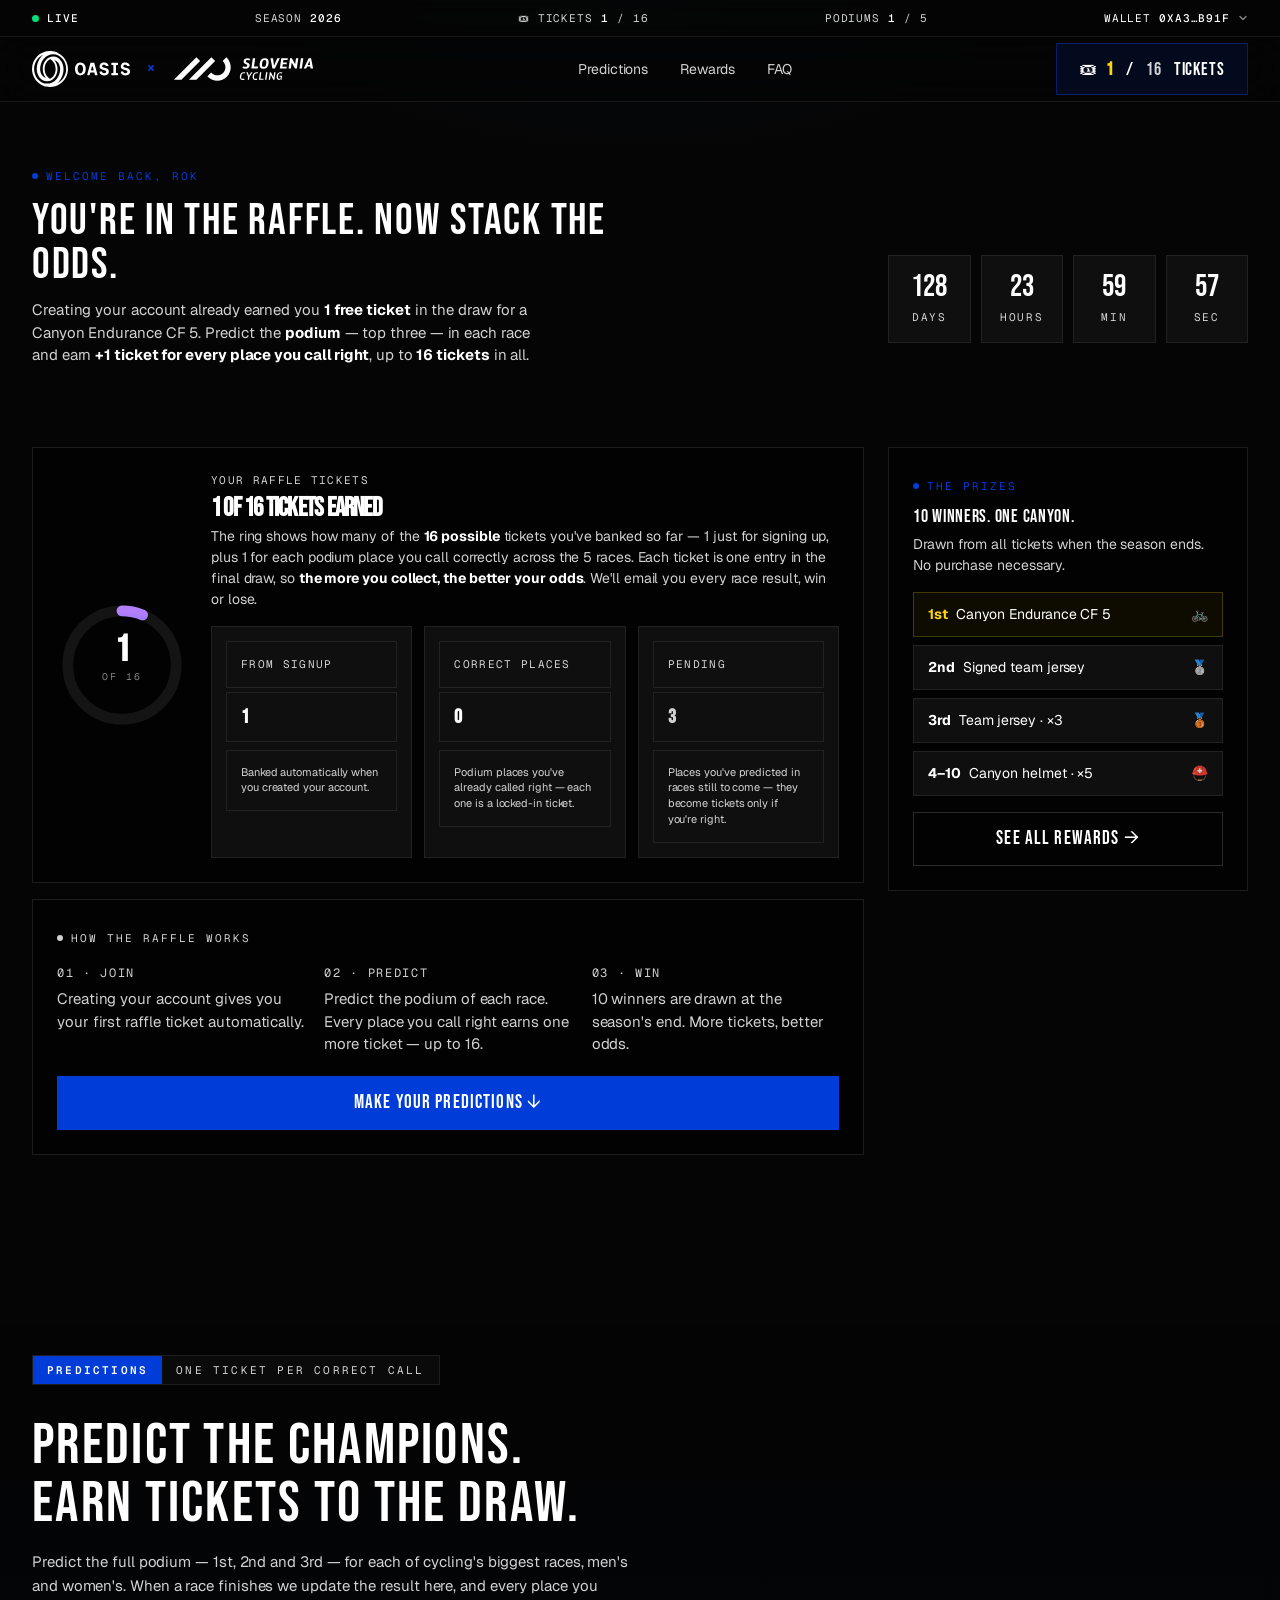
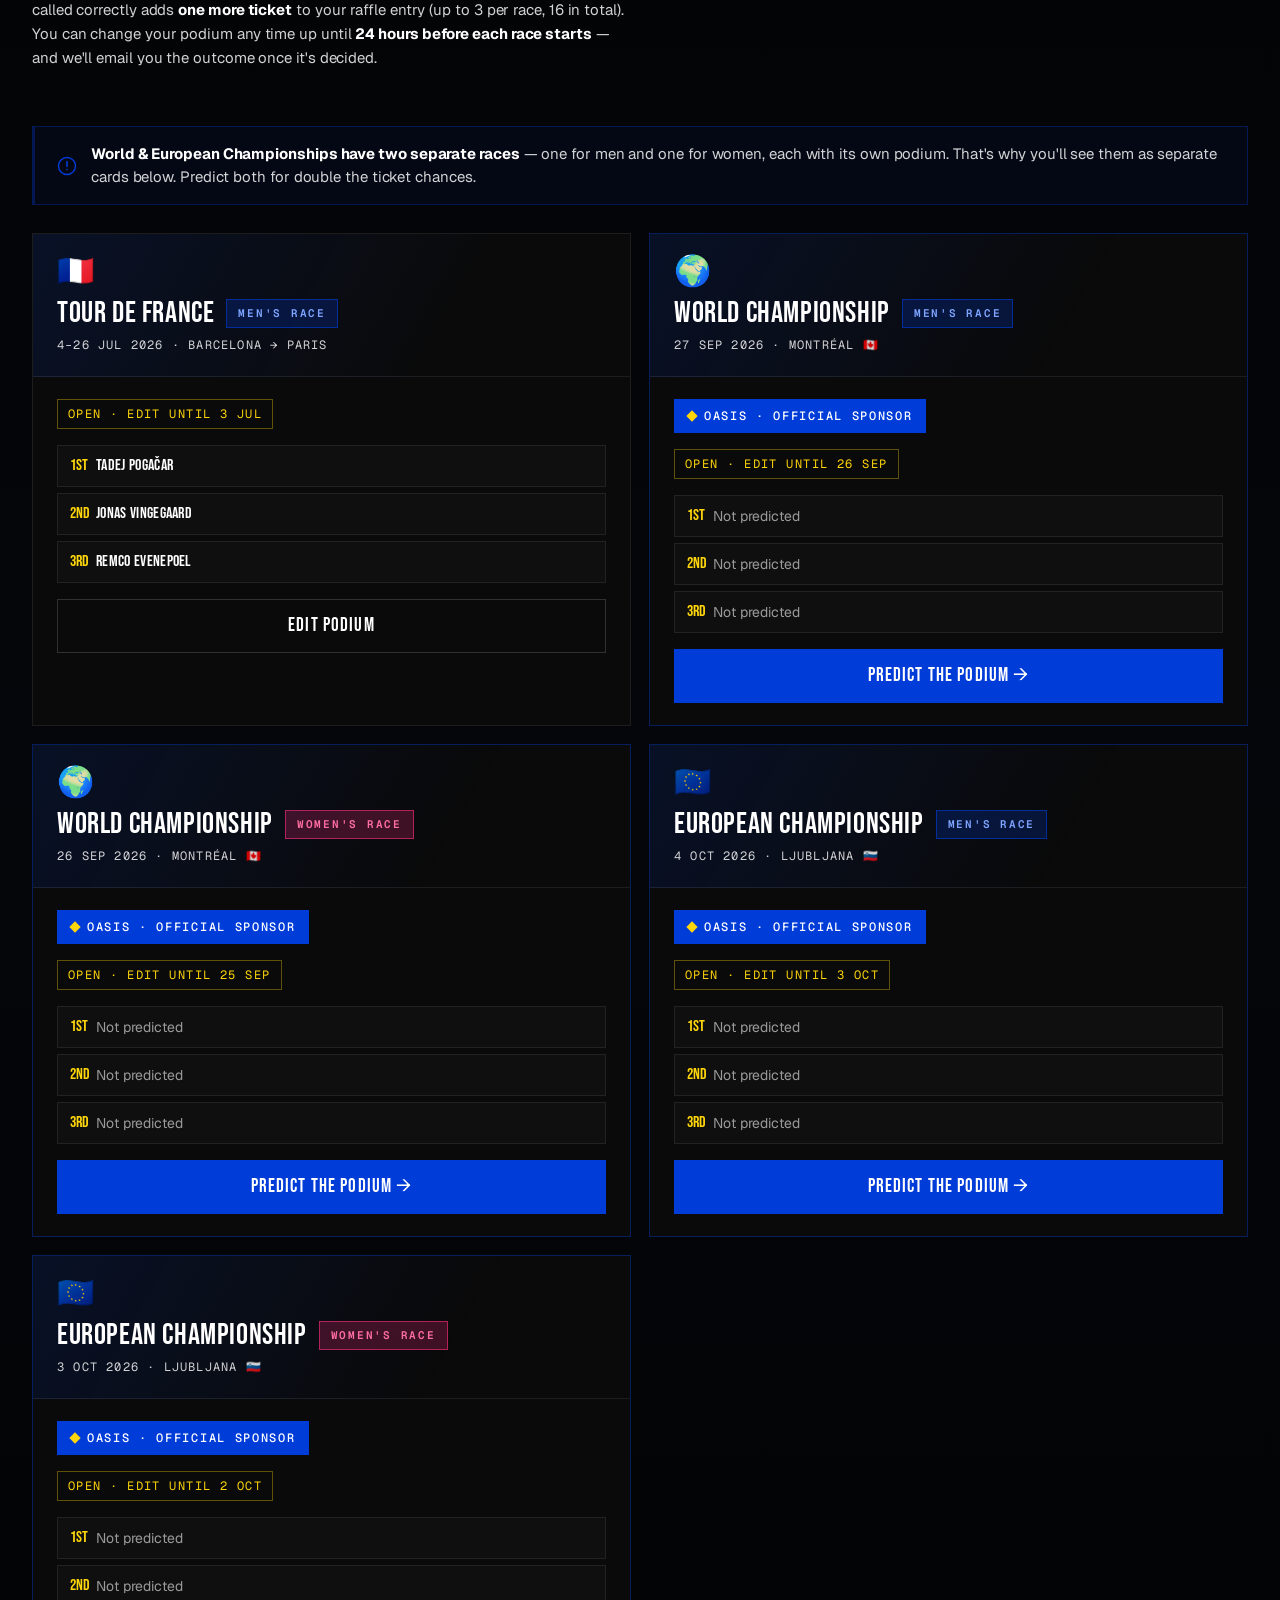
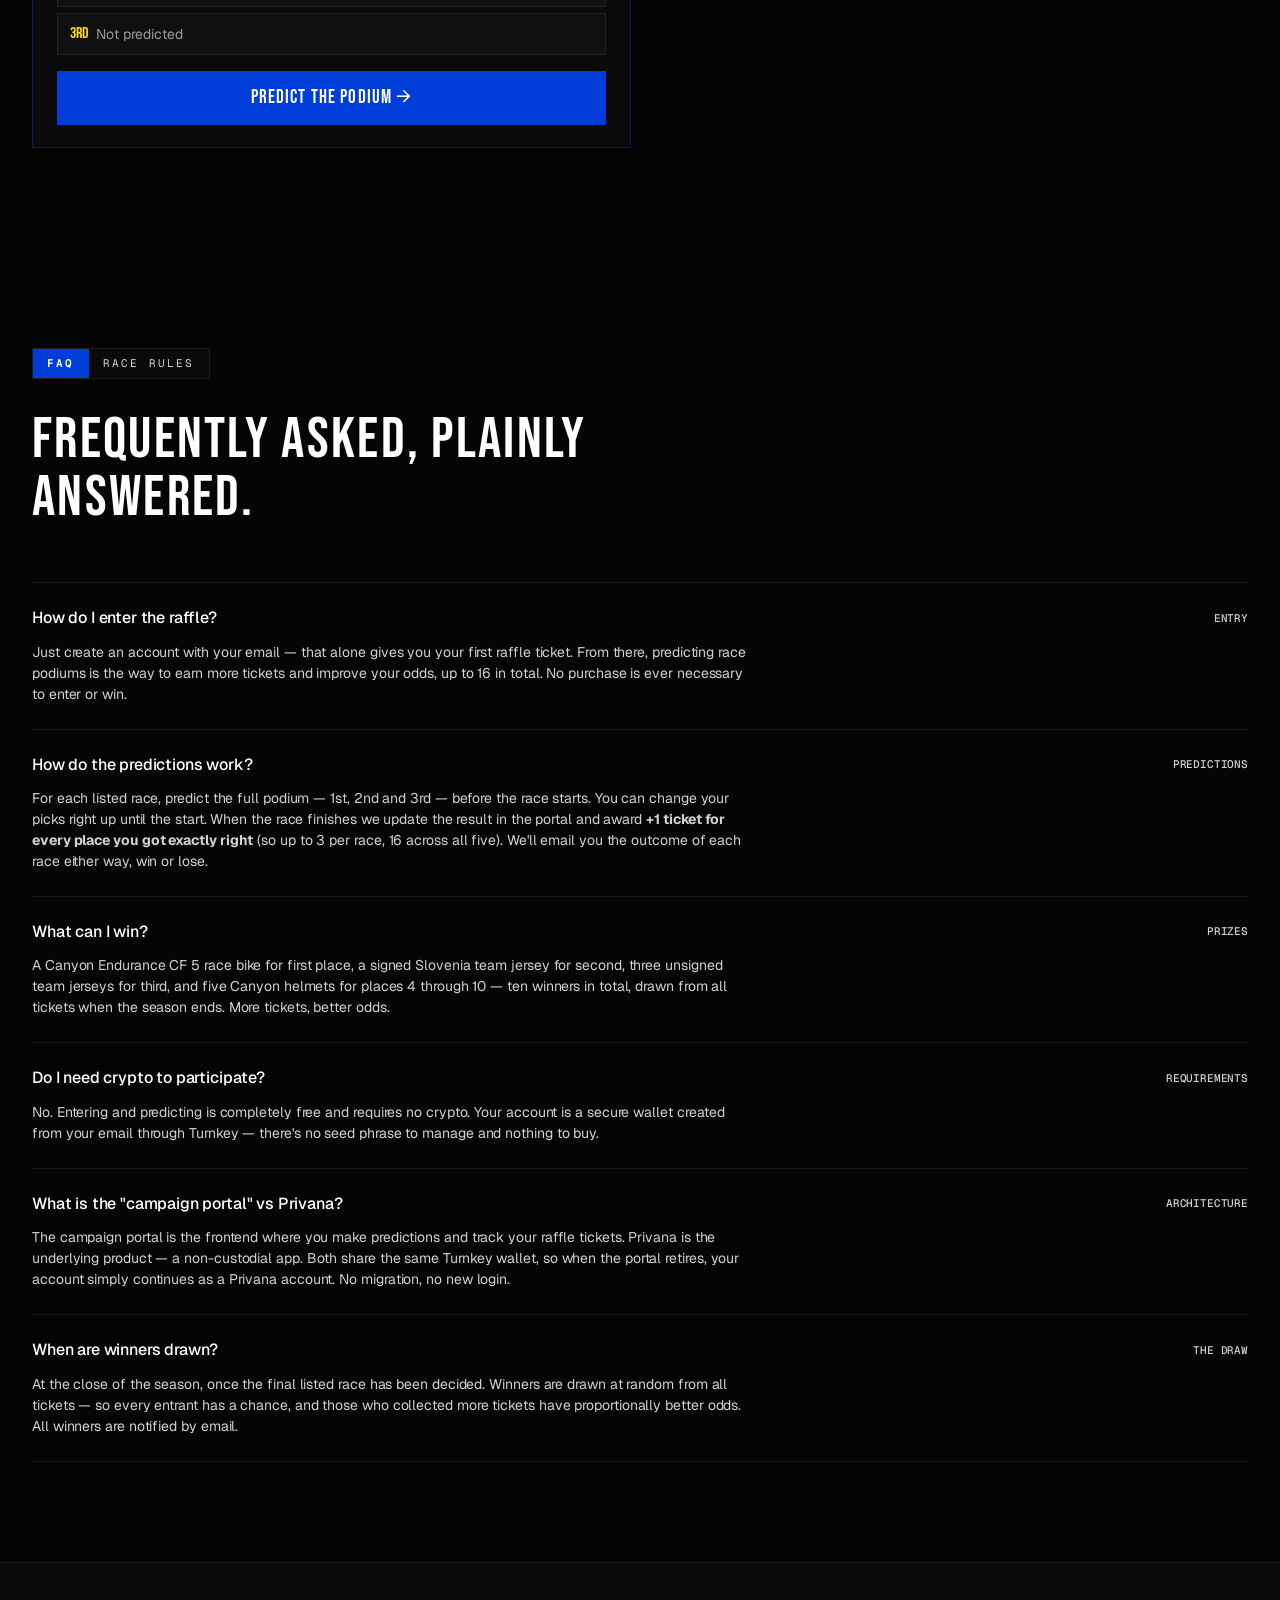
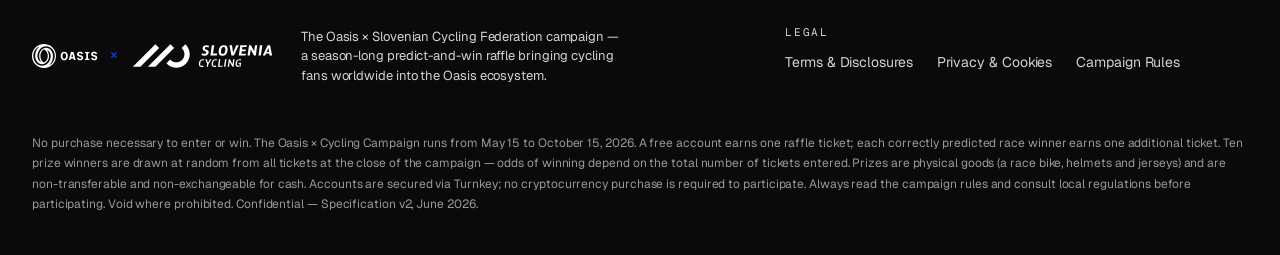
==== commit 2fd0c63c: "New hero image + predictions card layout tweaks - Replace hero rider image with Pogačar / Roglič / Ž" ====
--- a/portal.html
+++ b/portal.html
@@ -1417,10 +1417,11 @@
     .pcard--sponsor { border-color:rgba(0,60,216,0.4); }
     .pcard__head { position:relative; padding:22px 24px; border-bottom:1px solid var(--line); background:linear-gradient(120deg, rgba(0,60,216,0.14), transparent 70%); }
     .pcard__flag { font-size:30px; line-height:1; }
-    .pcard__title { font-family:var(--font-display); font-size:30px; letter-spacing:0.02em; margin-top:4px; line-height:1; }
+    .pcard__title { font-family:var(--font-display); font-size:30px; letter-spacing:0.02em; line-height:1; }
     .pcard__meta { font-family:var(--font-mono); font-size: 12px; letter-spacing:0.1em; text-transform:uppercase; color:var(--text-3); margin-top:8px; }
-    /* Men/women race tag — strong color-coded chip, sits just above the title */
-    .pcard__cat { display:inline-flex; align-items:center; font-family:var(--font-mono); font-size: 11px; font-weight:600; letter-spacing:0.16em; text-transform:uppercase; padding:5px 11px; margin-top:10px; align-self:flex-start; }
+    /* Title + men/women race tag on the same row */
+    .pcard__titlerow { display:flex; align-items:center; gap:12px; flex-wrap:wrap; margin-top:12px; }
+    .pcard__cat { display:inline-flex; align-items:center; font-family:var(--font-mono); font-size: 11px; font-weight:600; letter-spacing:0.16em; text-transform:uppercase; padding:5px 11px; }
     .pcard__cat--men { background:rgba(0,60,216,0.22); color:#7da4ff; border:1px solid rgba(0,60,216,0.6); }
     .pcard__cat--women { background:rgba(255,44,122,0.22); color:#ff6ea3; border:1px solid rgba(255,44,122,0.6); }
     .pcard__toprow { display:flex; justify-content:flex-start; align-items:center; gap:12px; }
@@ -1717,8 +1718,10 @@
         <article class="pcard" data-c="tour">
           <div class="pcard__head">
             <div class="pcard__flag">🇫🇷</div>
-            <span class="pcard__cat pcard__cat--men">Men's race</span>
-            <div class="pcard__title">Tour de France</div>
+            <div class="pcard__titlerow">
+              <div class="pcard__title">Tour de France</div>
+              <span class="pcard__cat pcard__cat--men">Men's race</span>
+            </div>
             <div class="pcard__meta">4–26 Jul 2026 · Barcelona → Paris</div>
           </div>
           <div class="pcard__body">
@@ -1732,8 +1735,10 @@
         <article class="pcard pcard--sponsor" data-c="worldsm">
           <div class="pcard__head">
             <div class="pcard__flag">🌍</div>
-            <span class="pcard__cat pcard__cat--men">Men's race</span>
-            <div class="pcard__title">World Championship</div>
+            <div class="pcard__titlerow">
+              <div class="pcard__title">World Championship</div>
+              <span class="pcard__cat pcard__cat--men">Men's race</span>
+            </div>
             <div class="pcard__meta">27 Sep 2026 · Montréal 🇨🇦</div>
           </div>
           <div class="pcard__body">
@@ -1748,8 +1753,10 @@
         <article class="pcard pcard--sponsor" data-c="worldsw">
           <div class="pcard__head">
             <div class="pcard__flag">🌍</div>
-            <span class="pcard__cat pcard__cat--women">Women's race</span>
-            <div class="pcard__title">World Championship</div>
+            <div class="pcard__titlerow">
+              <div class="pcard__title">World Championship</div>
+              <span class="pcard__cat pcard__cat--women">Women's race</span>
+            </div>
             <div class="pcard__meta">26 Sep 2026 · Montréal 🇨🇦</div>
           </div>
           <div class="pcard__body">
@@ -1764,8 +1771,10 @@
         <article class="pcard pcard--sponsor" data-c="eurosm">
           <div class="pcard__head">
             <div class="pcard__flag">🇪🇺</div>
-            <span class="pcard__cat pcard__cat--men">Men's race</span>
-            <div class="pcard__title">European Championship</div>
+            <div class="pcard__titlerow">
+              <div class="pcard__title">European Championship</div>
+              <span class="pcard__cat pcard__cat--men">Men's race</span>
+            </div>
             <div class="pcard__meta">4 Oct 2026 · Ljubljana 🇸🇮</div>
           </div>
           <div class="pcard__body">
@@ -1780,8 +1789,10 @@
         <article class="pcard pcard--sponsor" data-c="eurosw">
           <div class="pcard__head">
             <div class="pcard__flag">🇪🇺</div>
-            <span class="pcard__cat pcard__cat--women">Women's race</span>
-            <div class="pcard__title">European Championship</div>
+            <div class="pcard__titlerow">
+              <div class="pcard__title">European Championship</div>
+              <span class="pcard__cat pcard__cat--women">Women's race</span>
+            </div>
             <div class="pcard__meta">3 Oct 2026 · Ljubljana 🇸🇮</div>
           </div>
           <div class="pcard__body">
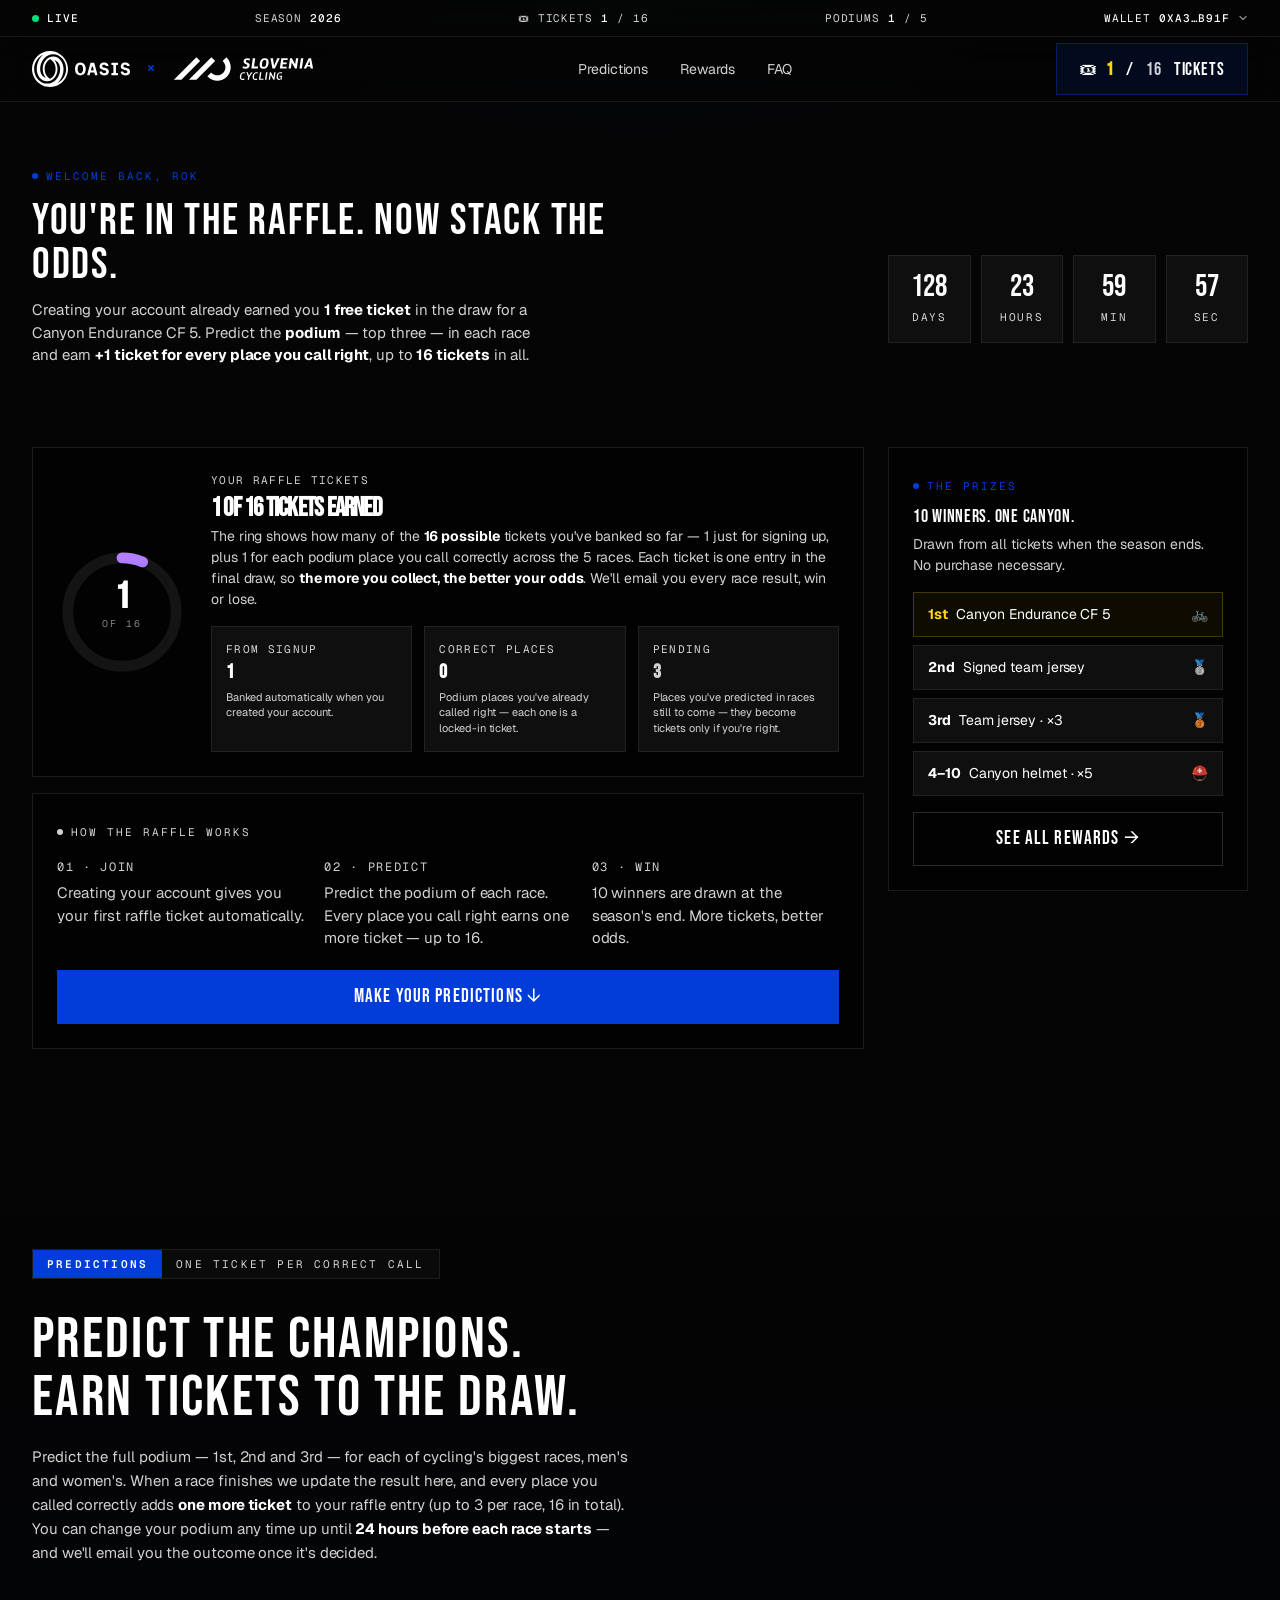
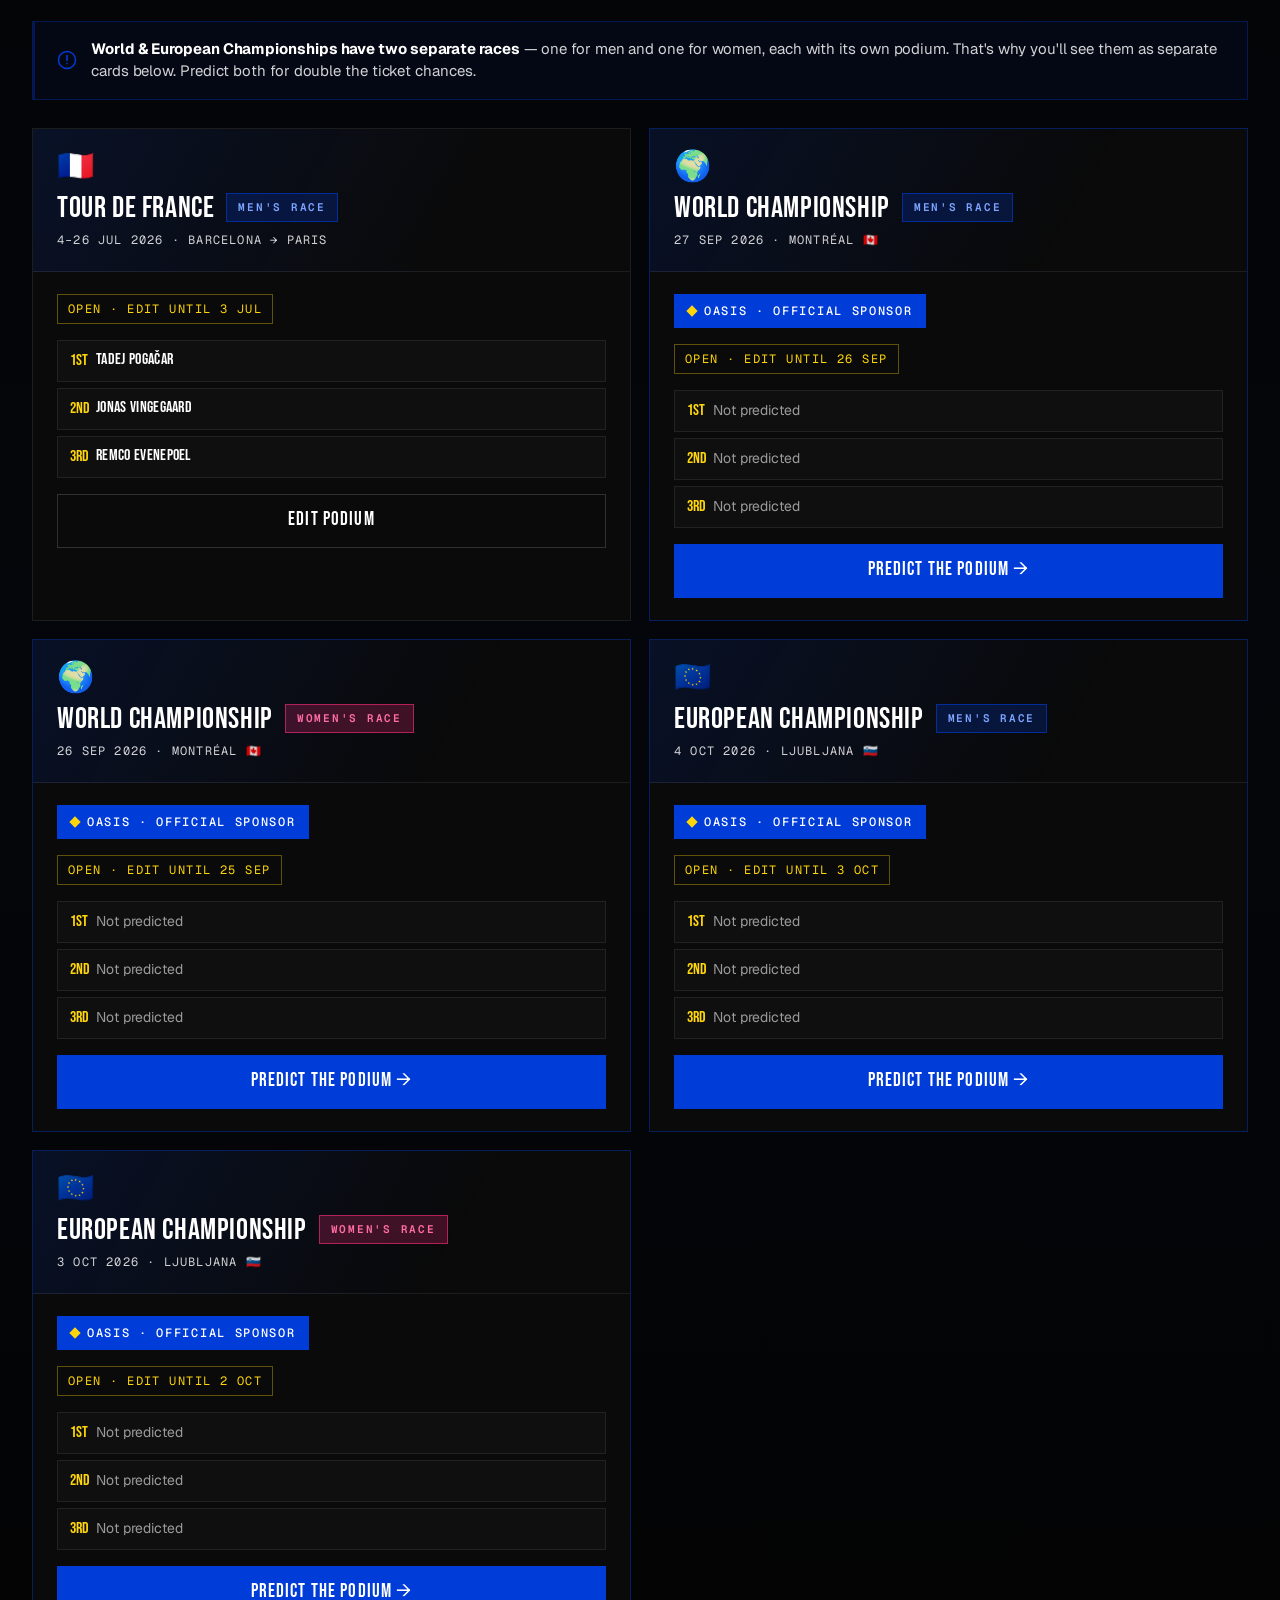
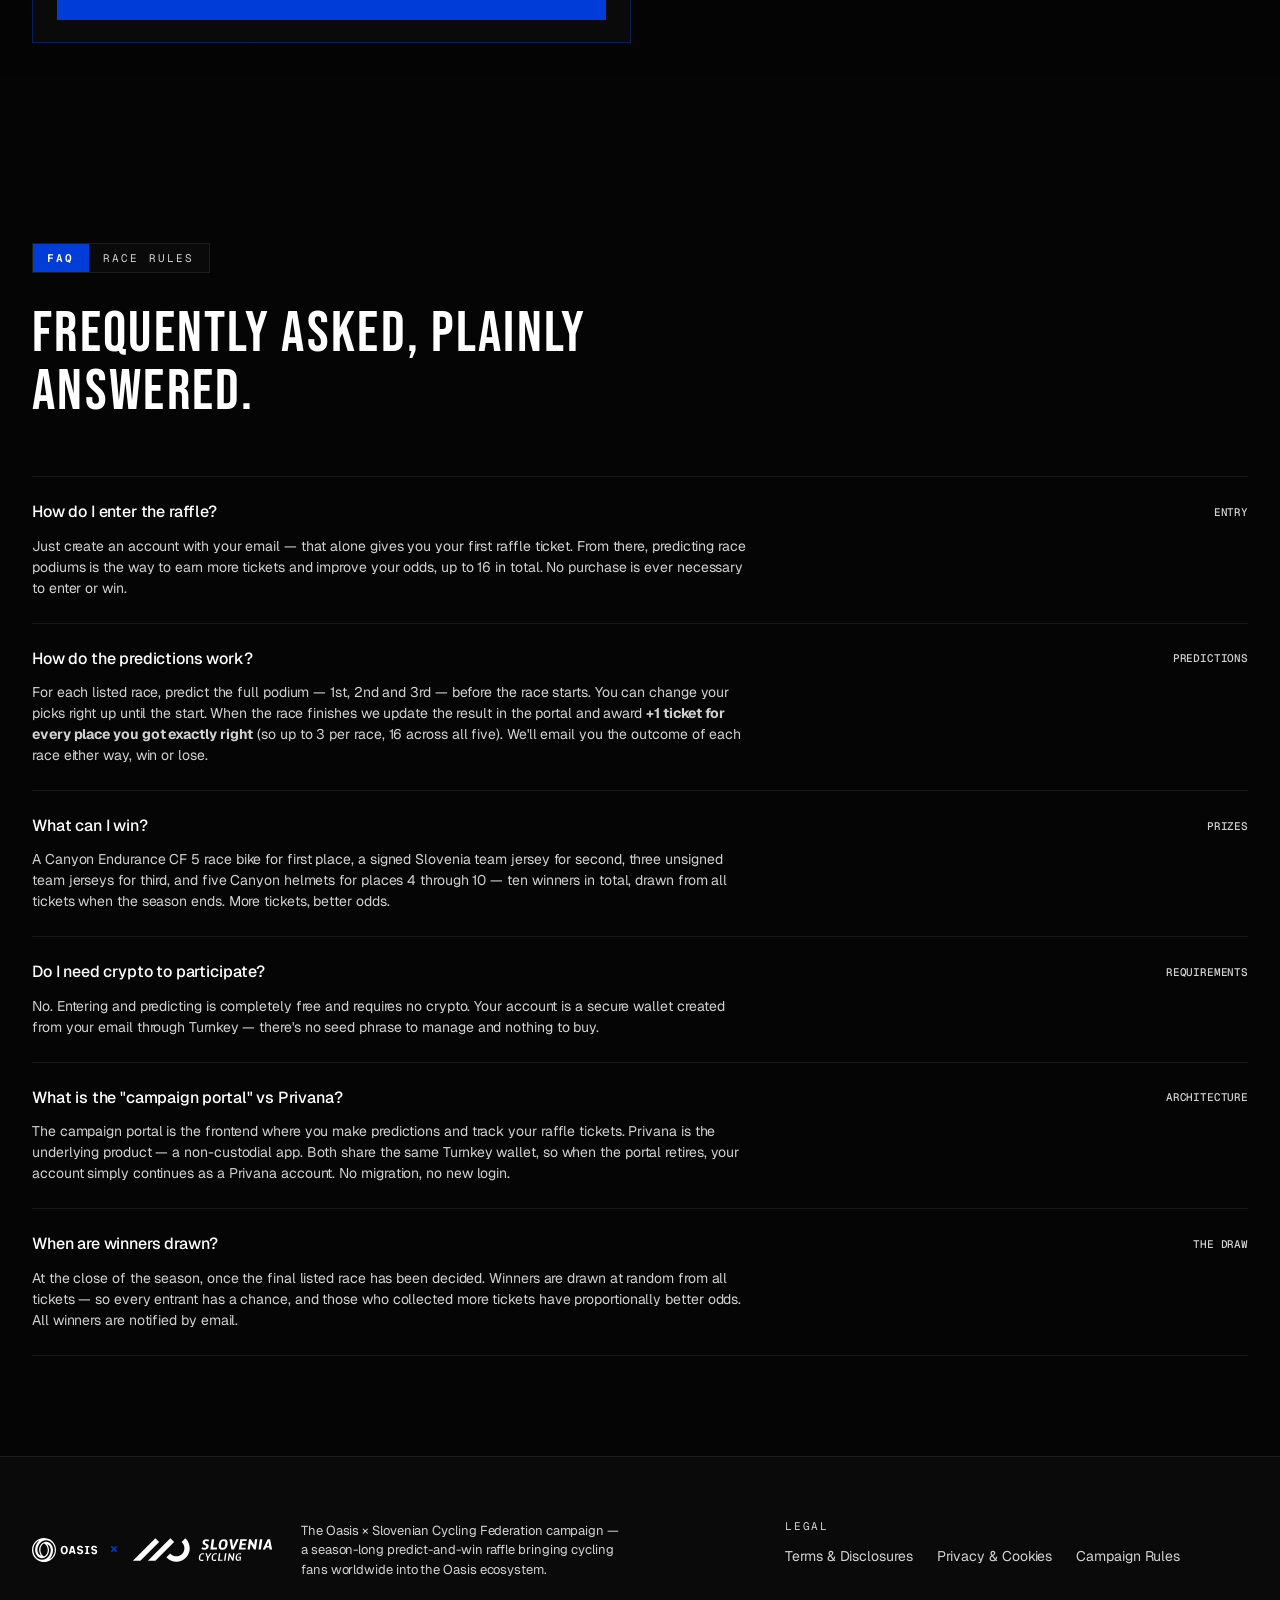
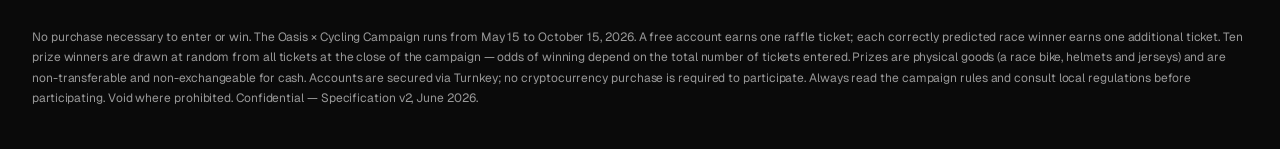
==== commit 9335d7bf: "Mobile polish: responsive logos, ticket-pill overlap, stat cards - Reverse the "hide KZS at narrow w" ====
--- a/portal.html
+++ b/portal.html
@@ -59,12 +59,12 @@
 button { cursor: pointer; font: inherit; color: inherit; background: none; border: none; }
 img, svg { display: block; max-width: 100%; }
 .container { width: 100%; max-width: var(--container); margin: 0 auto; padding: 0 32px; }
-@media (max-width: 720px) { .container { padding: 0 20px; } }
+@media (max-width: 720px) { .container { padding: 0 24px; } }
 .eyebrow { display: inline-flex; align-items: center; gap: 8px; font-family: var(--font-mono); font-size: 11px; letter-spacing: 0.18em; text-transform: uppercase; color: var(--oasis-blue); }
 .eyebrow.muted { color: var(--text-3); }
 .eyebrow .dot { width: 6px; height: 6px; border-radius: 50%; background: currentColor; }
 h1, h2, h3, h4 { font-family: var(--font-display); font-weight: 400; letter-spacing: 0.04em; line-height: 1.0; text-transform: uppercase; }
-h1 { font-size: clamp(52px, 7vw, 96px); }
+h1 { font-size: clamp(36px, 9vw, 96px); }
 h2 { font-size: clamp(36px, 4.5vw, 60px); }
 h3 { font-size: clamp(24px, 2.4vw, 32px); }
 p { color: var(--text-2); }
@@ -99,15 +99,18 @@
 .nav__cta { display: inline-flex; align-items: center; justify-content: center; gap: 10px; height: 52px; padding: 0 28px; border-radius: 0; background: var(--oasis-blue); color: white; font-family: var(--font-display); font-size: 20px; font-weight: 400; line-height: 1; letter-spacing: 0.06em; text-transform: uppercase; white-space: nowrap; transition: background 200ms ease; }
 .nav__cta:hover { background: #002DB3; }
 @media (max-width: 860px) { .nav__links { display: none; } }
-/* Narrow viewports — collapse to just Oasis logo + button so nothing overflows */
+/* Narrow viewports — shrink both nav logos proportionally so the lockup still fits */
 @media (max-width: 540px) {
+  .nav__brand { gap: 10px; }
+  .nav__brand > svg:first-of-type { height: 26px; }    /* Oasis: 36 → 26 */
+  .nav__brand > svg:last-of-type  { height: 18px; }    /* KZS:   24 → 18 */
+  .nav__cta { padding: 0 16px; font-size: 17px; }
+}
+@media (max-width: 380px) {
   .nav__brand { gap: 8px; }
-  .nav__brand > svg:last-of-type,
-  .nav__brand .x { display: none; }
-  .nav__cta { padding: 0 18px; font-size: 18px; }
-}
-@media (max-width: 380px) {
-  .nav__cta { padding: 0 14px; font-size: 16px; height: 44px; }
+  .nav__brand > svg:first-of-type { height: 22px; }    /* Oasis */
+  .nav__brand > svg:last-of-type  { height: 14px; }    /* KZS */
+  .nav__cta { padding: 0 14px; font-size: 15px; height: 44px; }
 }
 
 /* ============================================================
@@ -894,9 +897,10 @@
   grid-template-columns: 1fr 1fr;
   gap: 80px;
   align-items: start;
-  padding: 64px 0 60px;
-}
-.ct2__body h2 { margin-top: 14px; font-size: clamp(24px, 3.2vw, 48px); white-space: nowrap; }
+  padding-top: 64px;
+  padding-bottom: 60px;
+}
+.ct2__body h2 { margin-top: 14px; font-size: clamp(24px, 3.2vw, 48px); }
 .ct2__body .lead {
   margin-top: 16px;
   font-size: 14px;
@@ -1044,7 +1048,7 @@
   .ct2__body { gap: 40px; }
 }
 @media (max-width: 800px) {
-  .ct2__body { grid-template-columns: 1fr; gap: 32px; padding: 40px 0 36px; }
+  .ct2__body { grid-template-columns: 1fr; gap: 32px; padding-top: 40px; padding-bottom: 36px; }
   .ct2__cd-num { font-size: 40px; }
   .ct2__cd-cell { padding: 16px 10px; }
 }
@@ -1259,6 +1263,15 @@
       align-items: center;
     }
     .progress-ring__svg { width: 130px; height: 130px; }
+    /* Stack ring above text on narrow viewports + collapse the 3-stat breakdown */
+    @media (max-width: 640px) {
+      .progress-ring { grid-template-columns: 1fr; justify-items: center; text-align: center; gap: 18px; }
+      .progress-ring + * .points-breakdown,
+      .points-breakdown { grid-template-columns: 1fr !important; }
+    }
+    @media (max-width: 860px) and (min-width: 641px) {
+      .points-breakdown { grid-template-columns: repeat(2, 1fr) !important; }
+    }
     .progress-ring__num {
       font-family: var(--font-display);
       font-size: 26px;
@@ -1380,7 +1393,7 @@
       gap: 12px;
       margin-top: 16px;
     }
-    .points-breakdown div {
+    .points-breakdown > div {
       padding: 14px;
       border-radius: 0;
       background: var(--bg-2);
@@ -1442,8 +1455,10 @@
     .pbtn--ghost:hover { background:rgba(255,255,255,0.05); }
     .pbtn:disabled { opacity:0.45; cursor:default; background:var(--bg-3); color:var(--text-3); }
     /* ticket pill in nav */
-    .tkt-pill { display:inline-flex; align-items:center; gap:8px; height:52px; padding:0 22px; background:var(--oasis-blue-bg); border:1px solid rgba(0,60,216,0.4); color:#fff; font-family:var(--font-display); font-size:18px; letter-spacing:0.05em; text-transform:uppercase; }
+    .tkt-pill { display:inline-flex; align-items:center; gap:8px; height:52px; padding:0 22px; background:var(--oasis-blue-bg); border:1px solid rgba(0,60,216,0.4); color:#fff; font-family:var(--font-display); font-size:18px; letter-spacing:0.05em; text-transform:uppercase; white-space:nowrap; flex-shrink:0; }
     .tkt-pill b { color:var(--maillot-jaune); }
+    /* Hide the nav ticket pill when there isn't room — race-bar at top still shows the count */
+    @media (max-width: 1000px) { .tkt-pill { display:none; } }
     /* picker modal */
     .pmodal { position:fixed; inset:0; z-index:1000; display:none; align-items:center; justify-content:center; padding:20px; background:rgba(0,0,0,0.72); backdrop-filter:blur(4px); }
     .pmodal.open { display:flex; }
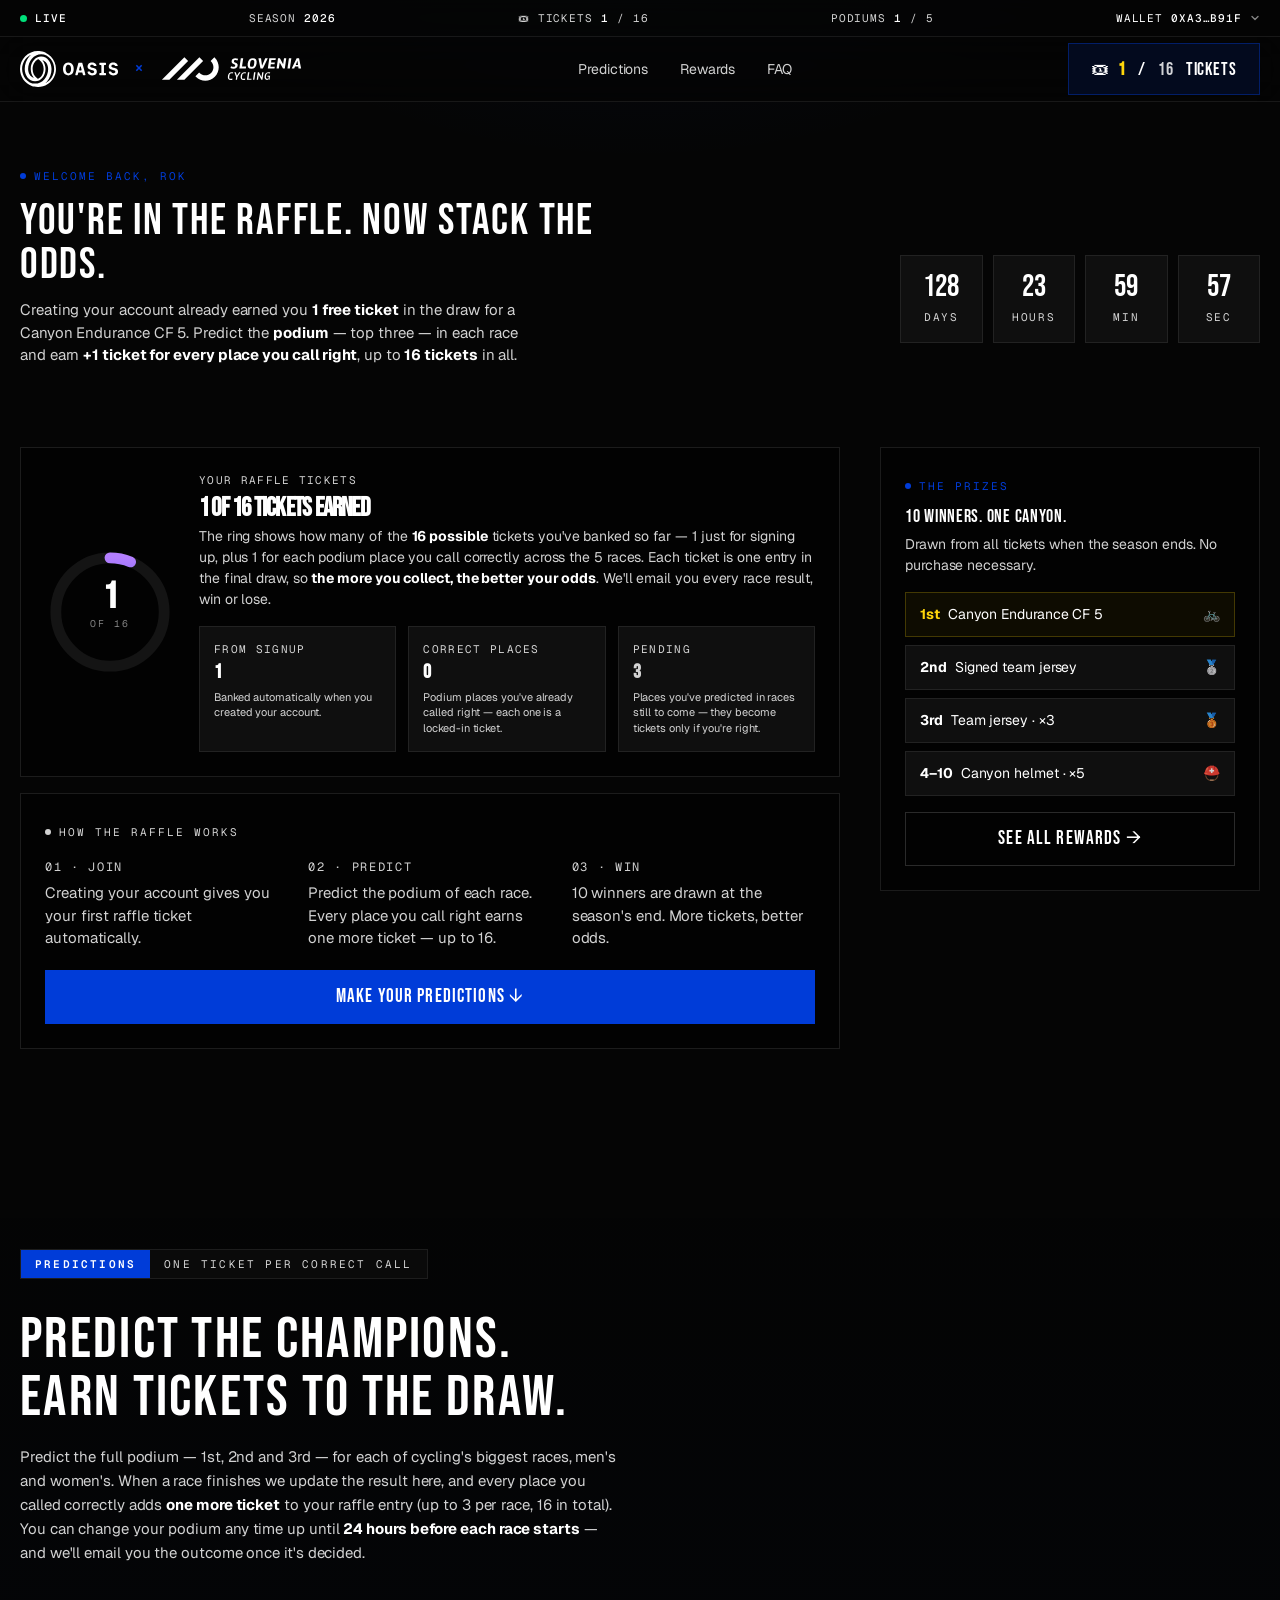
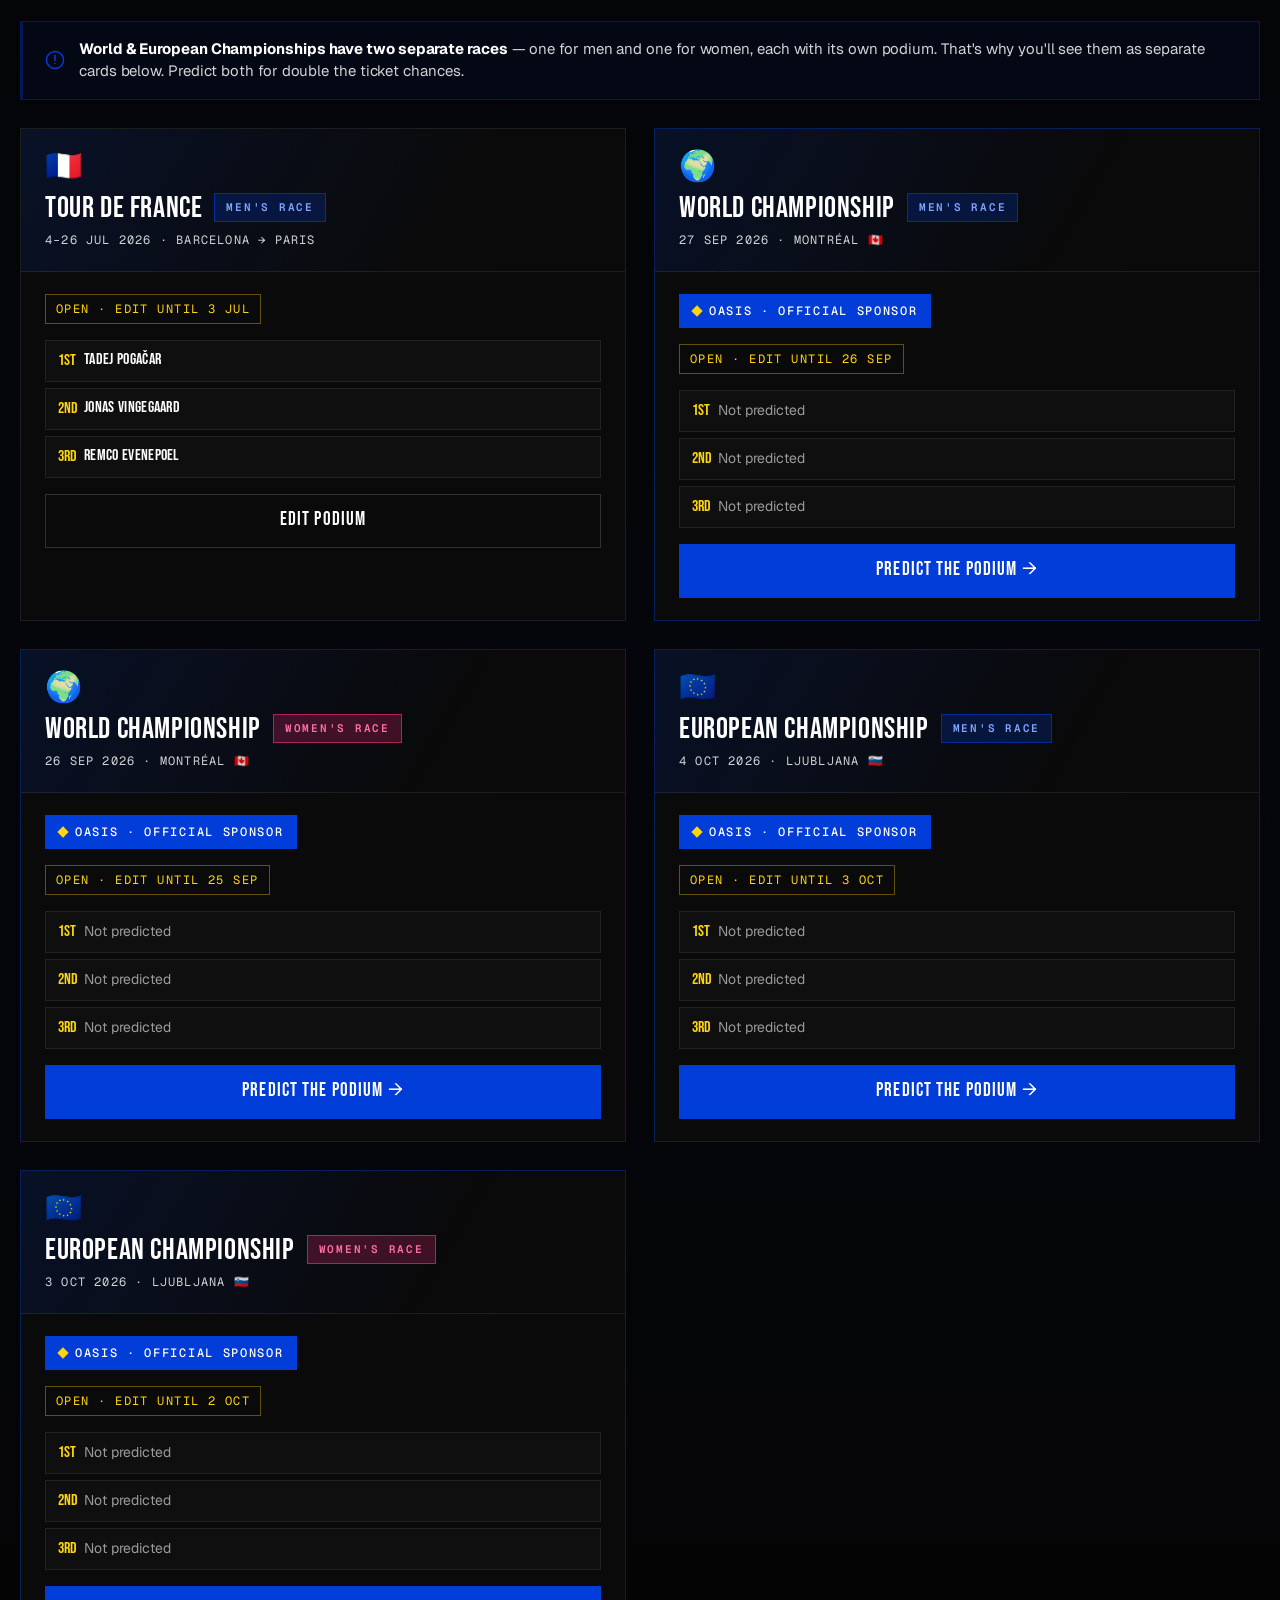
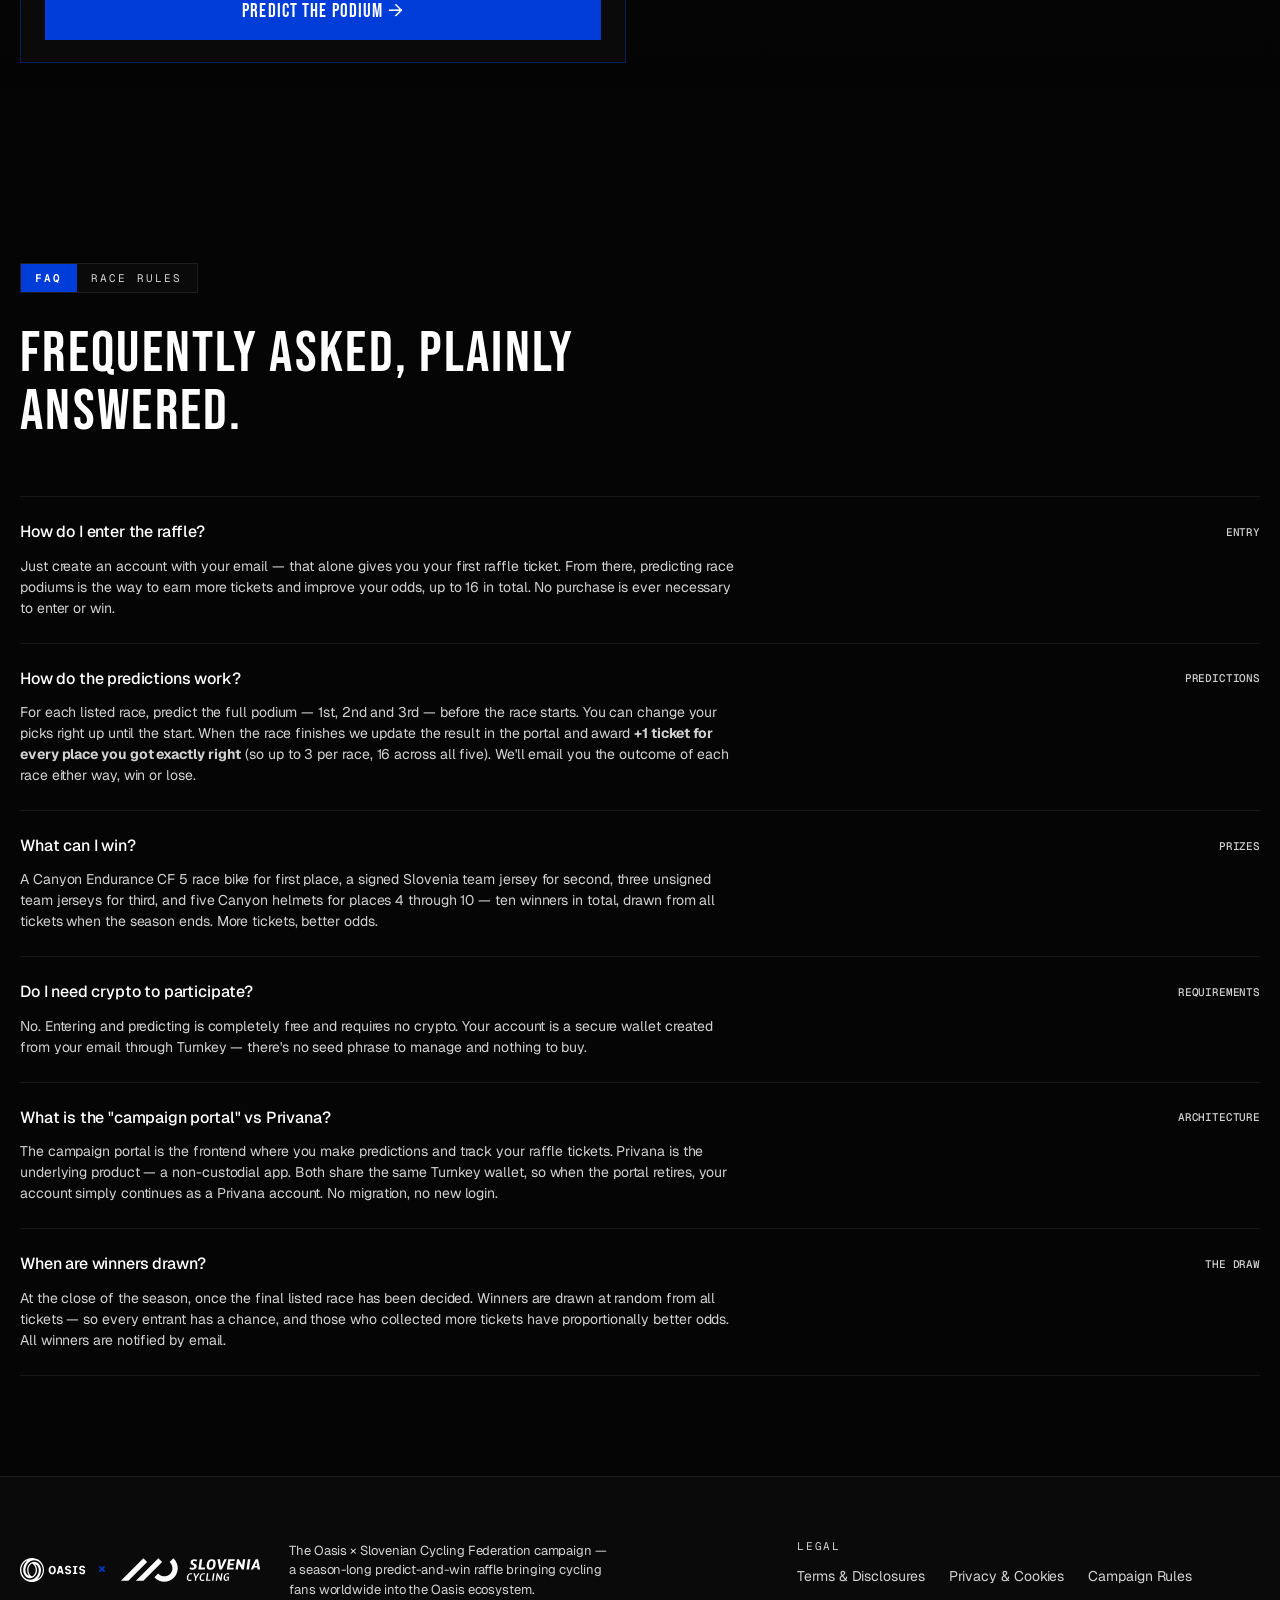
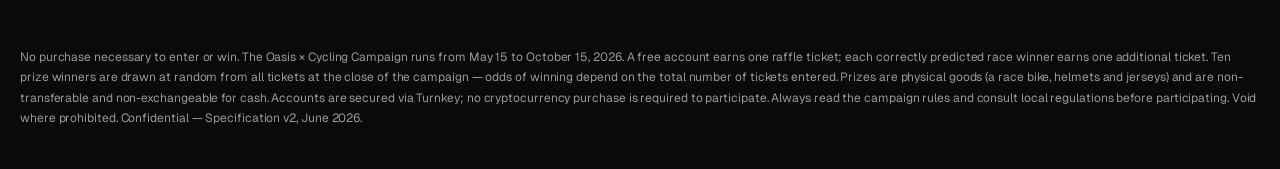
==== commit e6d14190: "Hero polish: image placement, container width, layout breathing Hero image positioning: - Move <img " ====
--- a/portal.html
+++ b/portal.html
@@ -38,7 +38,7 @@
   --font-body: "Geist", system-ui, -apple-system, sans-serif;
   --font-mono: "Geist Mono", "SF Mono", ui-monospace, monospace;
   --r-sm: 8px; --r: 12px; --r-lg: 18px; --r-xl: 24px;
-  --container: 1280px;
+  --container: 1480px;
 }
 
 * { box-sizing: border-box; margin: 0; padding: 0; }
@@ -48,17 +48,18 @@
   font-family: var(--font-body);
   -webkit-font-smoothing: antialiased; -moz-osx-font-smoothing: grayscale;
   line-height: 1.5; letter-spacing: -0.005em;
+  overflow-x: clip;
+  max-width: 100vw;
 }
 section[id], [id="games"] { scroll-margin-top: 80px; }
 @media (prefers-reduced-motion: reduce) { html { scroll-behavior: auto; } }
 body {
-  overflow-x: hidden;
   background: radial-gradient(900px 600px at 50% -200px, rgba(0, 60, 216, 0.1), transparent 60%), var(--bg);
 }
 a { color: inherit; text-decoration: none; }
 button { cursor: pointer; font: inherit; color: inherit; background: none; border: none; }
 img, svg { display: block; max-width: 100%; }
-.container { width: 100%; max-width: var(--container); margin: 0 auto; padding: 0 32px; }
+.container { width: 100%; max-width: var(--container); margin: 0 auto; padding: 0 20px; }
 @media (max-width: 720px) { .container { padding: 0 24px; } }
 .eyebrow { display: inline-flex; align-items: center; gap: 8px; font-family: var(--font-mono); font-size: 11px; letter-spacing: 0.18em; text-transform: uppercase; color: var(--oasis-blue); }
 .eyebrow.muted { color: var(--text-3); }
@@ -1242,9 +1243,9 @@
     .portal-hero h1 { font-size: clamp(28px, 3.4vw, 44px); max-width: 620px; }
     .portal-hero__sub { font-size: 15px; max-width: 520px; margin-top: 12px; line-height: 1.5; }
 
-    .portal-grid { display: grid; grid-template-columns: 1fr 360px; gap: 24px; align-items: start; }
-    @media (max-width: 980px) { .portal-grid { grid-template-columns: 1fr; } }
-    .portal-side { display: flex; flex-direction: column; gap: 16px; position: sticky; top: 84px; }
+    .portal-grid { display: grid; grid-template-columns: 1fr 380px; gap: 40px; align-items: start; }
+    @media (max-width: 980px) { .portal-grid { grid-template-columns: 1fr; gap: 24px; } }
+    .portal-side { display: flex; flex-direction: column; gap: 20px; position: sticky; top: 84px; }
   </style>
   <style>
     .portal-tile {
@@ -1423,7 +1424,7 @@
   <style>
     /* ===== Predictions + raffle (v3) ===== */
     .pred-notice { display:flex; gap:14px; align-items:center; padding:16px 22px; margin-bottom:28px; background:rgba(0,60,216,0.06); border:1px solid rgba(0,60,216,0.32); border-left-width:3px; font-size: 15px; color:var(--text-2); line-height:1.5; }
-    .predictions-grid { display:grid; grid-template-columns:repeat(2,1fr); gap:18px; }
+    .predictions-grid { display:grid; grid-template-columns:repeat(2,1fr); gap:28px; }
     @media (max-width:860px){ .predictions-grid{ grid-template-columns:1fr; } }
     .pcard { position:relative; display:flex; flex-direction:column; background:var(--bg-1); border:1px solid var(--line); overflow:hidden; transition:border-color 200ms ease, transform 200ms ease; }
     .pcard:hover { border-color:var(--line-strong); transform:translateY(-3px); }
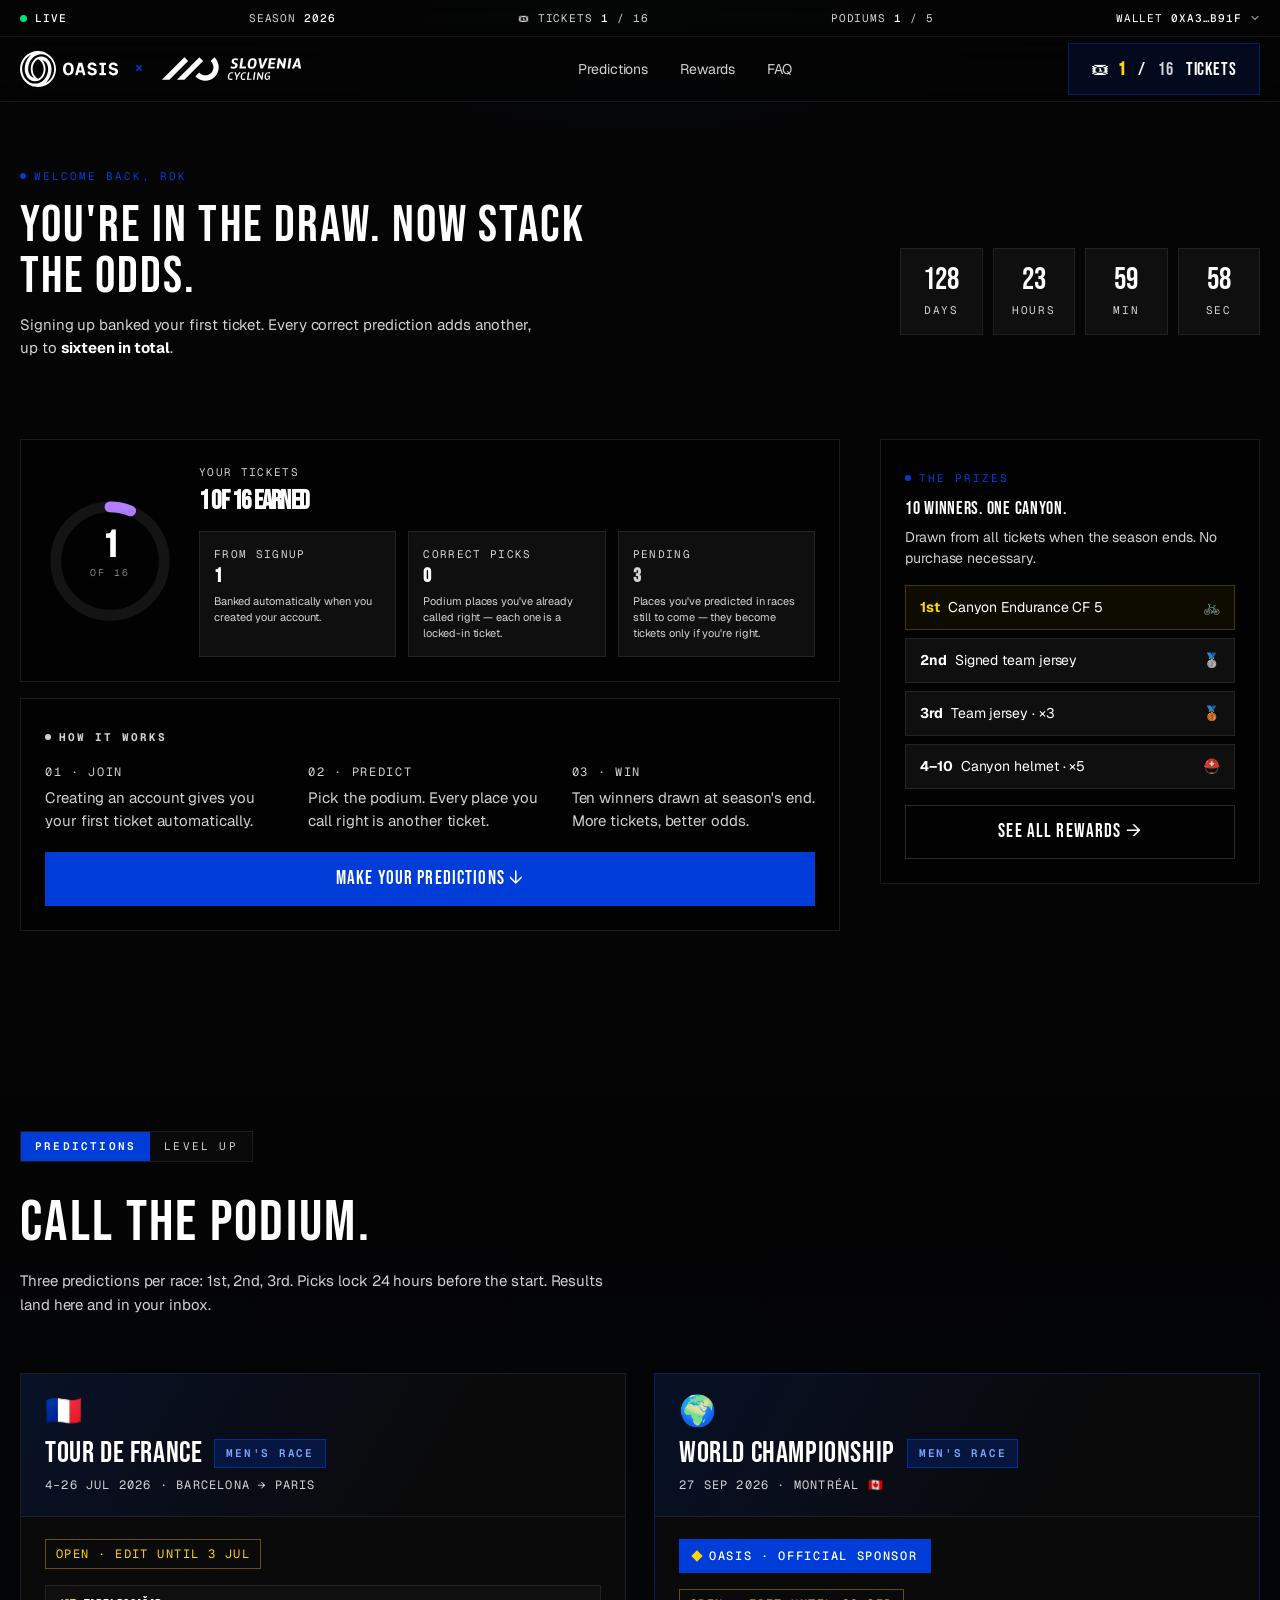
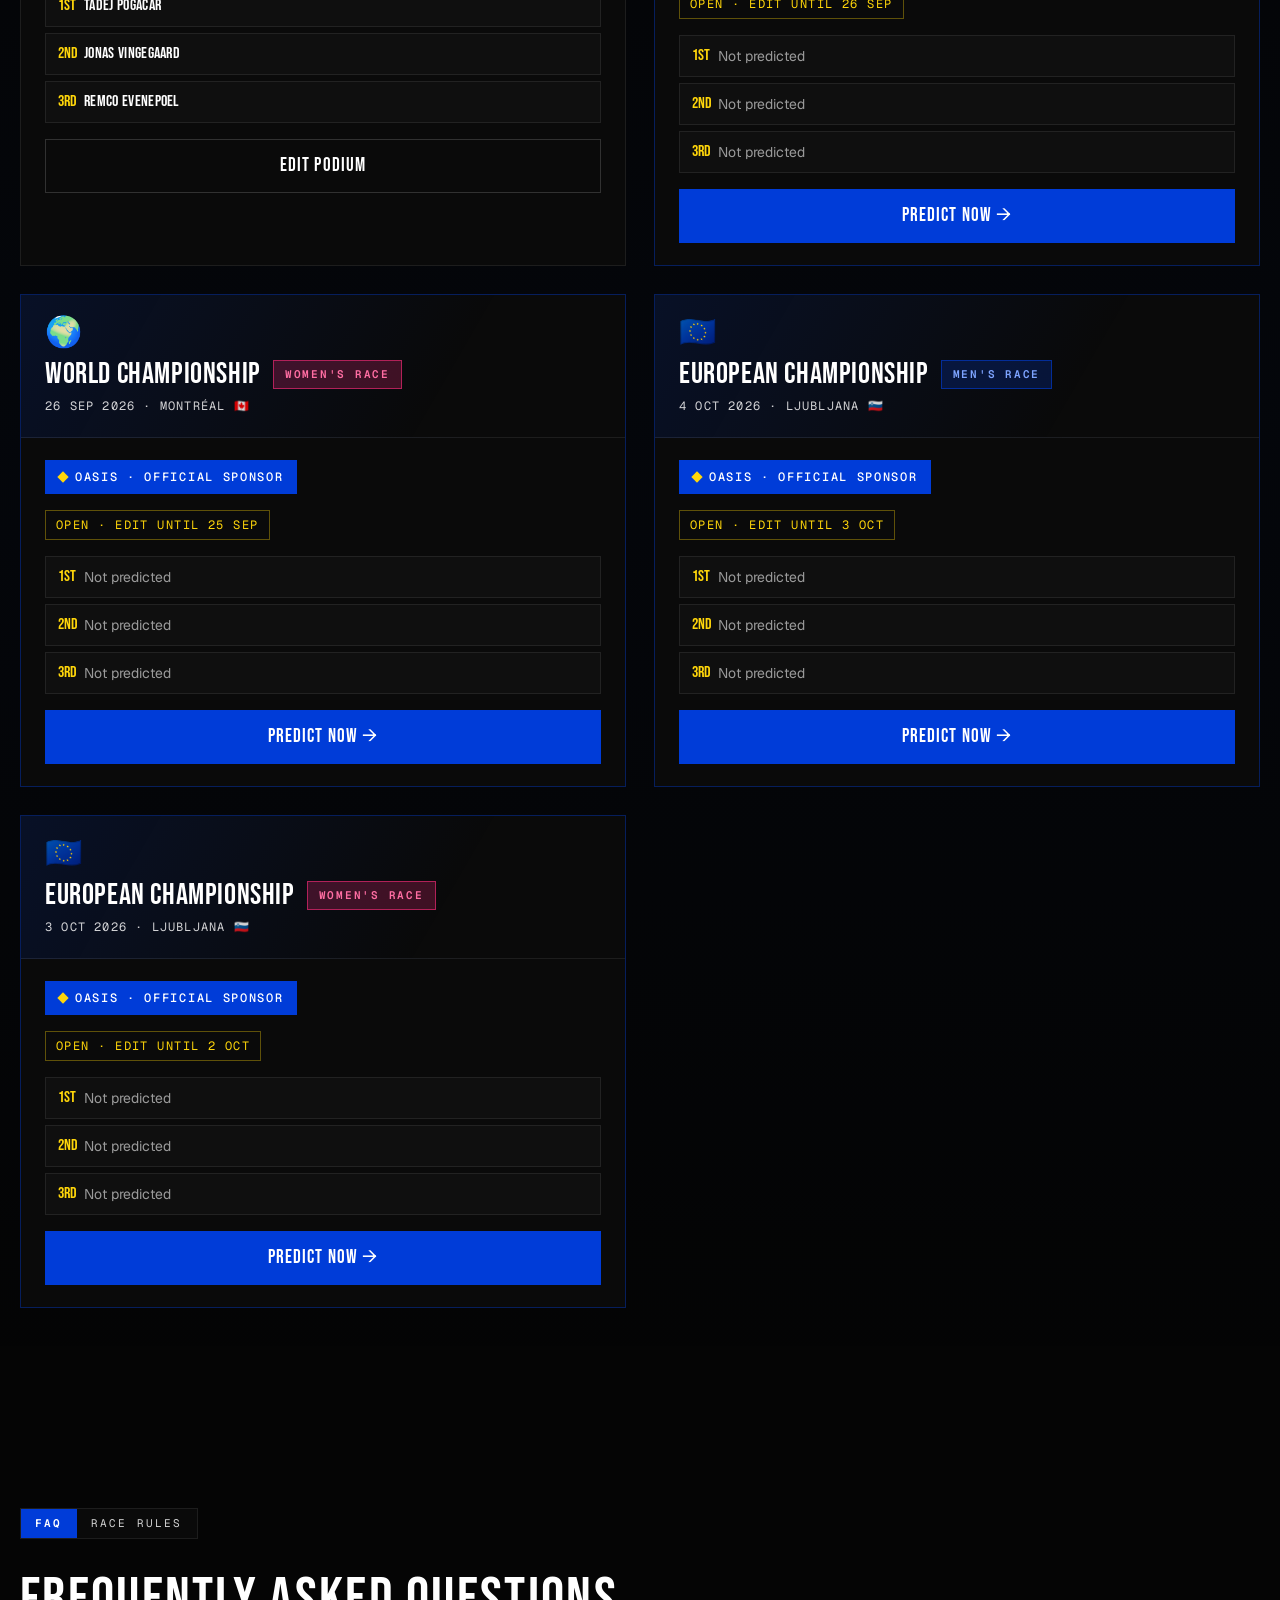
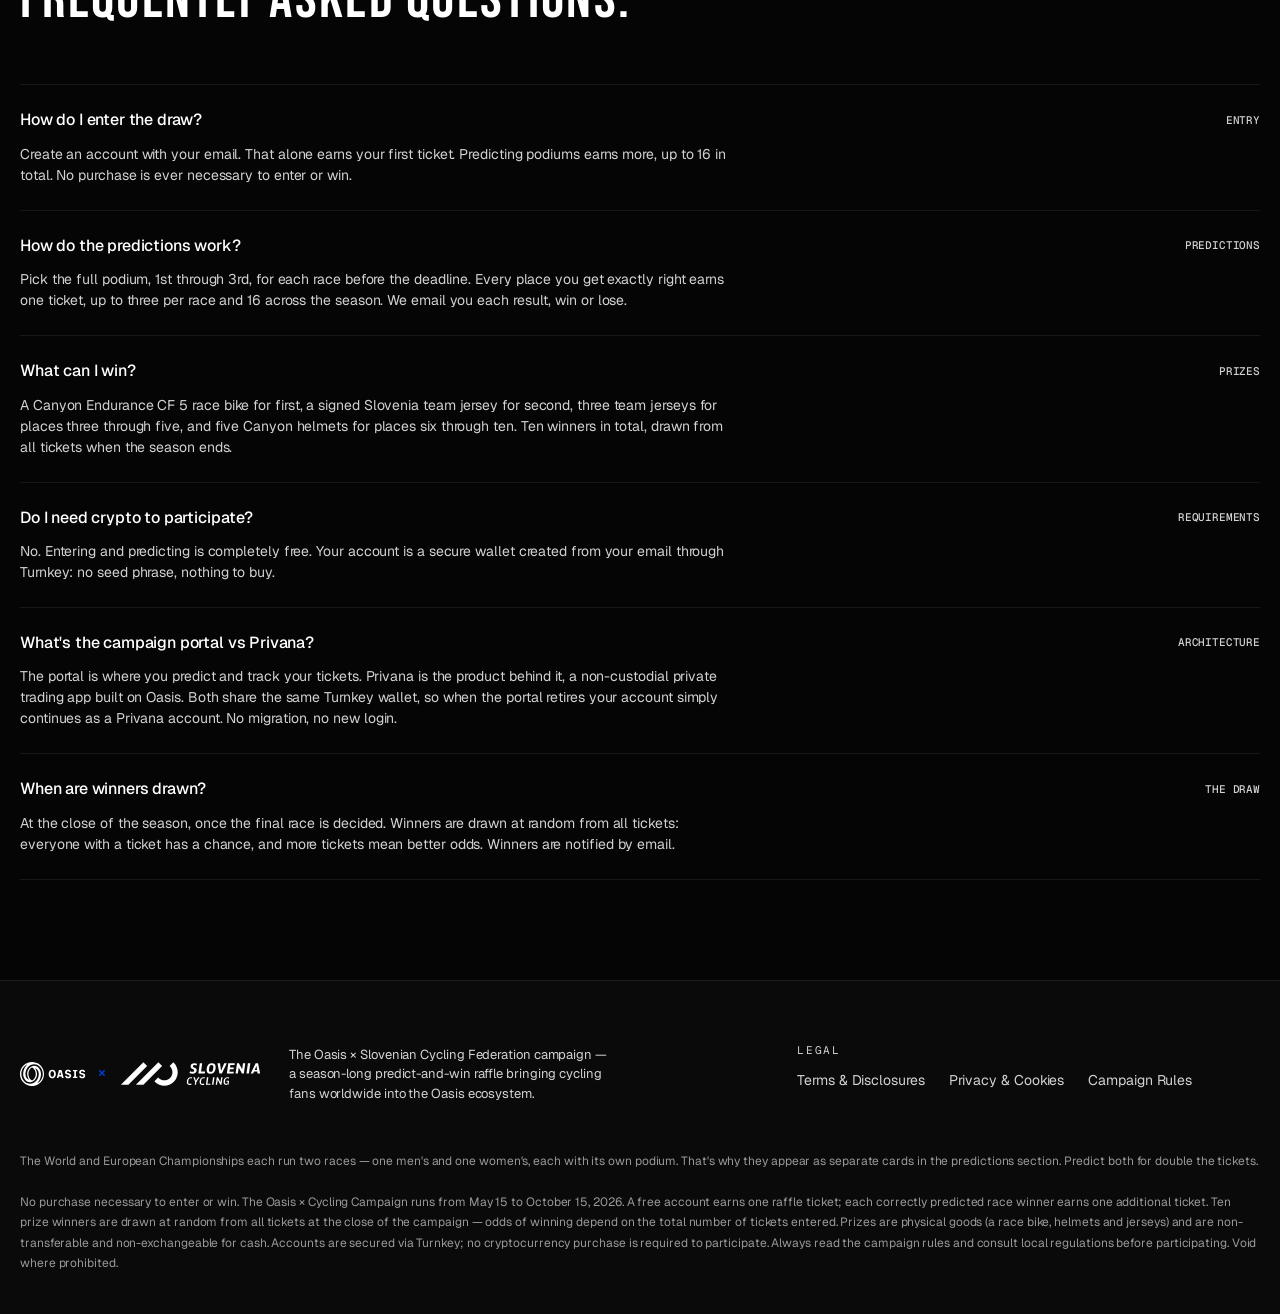
==== commit afe000a0: "Update text and styles in portal.html" ====
--- a/portal.html
+++ b/portal.html
@@ -1240,7 +1240,7 @@
 
     .portal-hero { padding: 60px 0 40px; }
     .portal-hero__top { display: flex; justify-content: space-between; align-items: flex-end; flex-wrap: wrap; gap: 32px; margin-bottom: 40px; }
-    .portal-hero h1 { font-size: clamp(28px, 3.4vw, 44px); max-width: 620px; }
+    .portal-hero h1 { font-size: clamp(32px, 4vw, 54px); max-width: 620px; }
     .portal-hero__sub { font-size: 15px; max-width: 520px; margin-top: 12px; line-height: 1.5; }
 
     .portal-grid { display: grid; grid-template-columns: 1fr 380px; gap: 40px; align-items: start; }
@@ -1586,8 +1586,8 @@
       <div class="portal-hero__top">
         <div>
           <span class="eyebrow"><span class="dot"></span> WELCOME BACK, ROK</span>
-          <h1 style="margin-top: 14px;">You're in the raffle. Now stack the odds.</h1>
-          <p class="portal-hero__sub text-2">Creating your account already earned you <strong style="color:var(--text);">1 free ticket</strong> in the draw for a Canyon Endurance CF 5. Predict the <strong style="color:var(--text);">podium</strong> — top three — in each race and earn <strong style="color:var(--text);">+1 ticket for every place you call right</strong>, up to <strong style="color:var(--text);">16 tickets</strong> in all.</p>
+          <h1 style="margin-top: 14px;">You're in the draw. Now stack the odds.</h1>
+          <p class="portal-hero__sub text-2">Signing up banked your first ticket. Every correct prediction adds another, up to <strong style="color:var(--text);">sixteen in total</strong>.</p>
         </div>
         <div class="countdown" id="countdown-portal" style="min-width: 360px;">
           <div class="countdown__cell"><span class="num" data-cd="d">67</span><span class="lbl">Days</span></div>
@@ -1627,9 +1627,8 @@
                 <text id="ringMax" x="60" y="74" text-anchor="middle" fill="rgba(255,255,255,0.5)" font-family="Geist Mono" font-size="9" letter-spacing="2">OF 16</text>
               </svg>
               <div>
-                <div class="progress-ring__lbl">YOUR RAFFLE TICKETS</div>
-                <div class="progress-ring__num"><span id="ticketCountBig">1</span> of <span class="js-maxtickets">16</span> tickets earned</div>
-                <p style="color: var(--text-2); font-size: 14px;">The ring shows how many of the <strong style="color:var(--text);">16 possible</strong> tickets you've banked so far — 1 just for signing up, plus 1 for each podium place you call correctly across the 5 races. Each ticket is one entry in the final draw, so <strong style="color:var(--text);">the more you collect, the better your odds</strong>. We'll email you every race result, win or lose.</p>
+                <div class="progress-ring__lbl">YOUR TICKETS</div>
+                <div class="progress-ring__num"><span id="ticketCountBig">1</span> of <span class="js-maxtickets">16</span> earned</div>
                 <div class="points-breakdown" style="grid-template-columns:repeat(3,1fr);">
                   <div>
                     <div class="k">FROM SIGNUP</div>
@@ -1637,7 +1636,7 @@
                     <div class="d">Banked automatically when you created your account.</div>
                   </div>
                   <div>
-                    <div class="k">CORRECT PLACES</div>
+                    <div class="k">CORRECT PICKS</div>
                     <div class="v" id="bdPicks">0</div>
                     <div class="d">Podium places you've already called right — each one is a locked-in ticket.</div>
                   </div>
@@ -1653,19 +1652,19 @@
 
           <!-- How the raffle works -->
           <div class="portal-tile">
-            <span class="eyebrow muted"><span class="dot"></span> HOW THE RAFFLE WORKS</span>
+            <span class="eyebrow muted"><span class="dot"></span> <strong>HOW IT WORKS</strong></span>
             <div style="display:flex; gap:20px; margin-top:16px; flex-wrap:wrap;">
               <div style="flex:1; min-width:160px;">
                 <div class="text-mono text-3" style="font-size: 12px; letter-spacing:0.14em;">01 · JOIN</div>
-                <p style="font-size: 15px; color:var(--text-2); margin-top:6px;">Creating your account gives you your first raffle ticket automatically.</p>
+                <p style="font-size: 15px; color:var(--text-2); margin-top:6px;">Creating an account gives you your first ticket automatically.</p>
               </div>
               <div style="flex:1; min-width:160px;">
                 <div class="text-mono text-3" style="font-size: 12px; letter-spacing:0.14em;">02 · PREDICT</div>
-                <p style="font-size: 15px; color:var(--text-2); margin-top:6px;">Predict the podium of each race. Every place you call right earns one more ticket — up to 16.</p>
+                <p style="font-size: 15px; color:var(--text-2); margin-top:6px;">Pick the podium. Every place you call right is another ticket.</p>
               </div>
               <div style="flex:1; min-width:160px;">
                 <div class="text-mono text-3" style="font-size: 12px; letter-spacing:0.14em;">03 · WIN</div>
-                <p style="font-size: 15px; color:var(--text-2); margin-top:6px;">10 winners are drawn at the season's end. More tickets, better odds.</p>
+                <p style="font-size: 15px; color:var(--text-2); margin-top:6px;">Ten winners drawn at season's end. More tickets, better odds.</p>
               </div>
             </div>
             <a class="pbtn" href="#predictions" style="margin-top:20px; text-decoration:none;">Make your predictions ↓</a>
@@ -1715,17 +1714,9 @@
   <section id="predictions" style="background: linear-gradient(180deg, transparent, rgba(0, 60, 216, 0.03), transparent);">
     <div class="container">
       <div class="section__head">
-        <div class="stage-tag"><b>Predictions</b><span>One Ticket Per Correct Call</span></div>
-        <h2>Predict the champions.<br/>Earn tickets to the draw.</h2>
-        <p class="lead">Predict the full podium — 1st, 2nd and 3rd — for each of cycling's biggest races, men's and women's. When a race finishes we update the result here, and every place you called correctly adds <strong style="color:var(--text);">one more ticket</strong> to your raffle entry (up to 3 per race, 16 in total). You can change your podium any time up until <strong style="color:var(--text);">24 hours before each race starts</strong> — and we'll email you the outcome once it's decided.</p>
-      </div>
-
-      <div class="pred-notice">
-        <svg width="20" height="20" viewBox="0 0 20 20" fill="none" aria-hidden="true" style="flex-shrink:0;">
-          <circle cx="10" cy="10" r="8.5" stroke="var(--oasis-blue)" stroke-width="1.4"/>
-          <path d="M10 5.5v5M10 13.5h.01" stroke="var(--oasis-blue)" stroke-width="1.6" stroke-linecap="round"/>
-        </svg>
-        <span><strong style="color:var(--text);">World &amp; European Championships have two separate races</strong> — one for men and one for women, each with its own podium. That's why you'll see them as separate cards below. Predict both for double the ticket chances.</span>
+        <div class="stage-tag"><b>Predictions</b><span>Level Up</span></div>
+        <h2>Call the podium.</h2>
+        <p class="lead">Three predictions per race: 1st, 2nd, 3rd. Picks lock 24 hours before the start. Results land here and in your inbox.</p>
       </div>
 
       <div class="predictions-grid">
@@ -1830,17 +1821,17 @@
     <div class="container">
       <div class="section__head">
         <div class="stage-tag"><b>FAQ</b><span>Race rules</span></div>
-        <h2>Frequently asked, plainly answered.</h2>
+        <h2>Frequently asked questions.</h2>
       </div>
 
       <div class="faq">
 
         <div class="faq__item">
           <div class="faq__q">
-            <span>How do I enter the raffle?</span>
+            <span>How do I enter the draw?</span>
             <span class="text-3 text-mono" style="font-size: 11px;">ENTRY</span>
           </div>
-          <p class="faq__a">Just create an account with your email — that alone gives you your first raffle ticket. From there, predicting race podiums is the way to earn more tickets and improve your odds, up to 16 in total. No purchase is ever necessary to enter or win.</p>
+          <p class="faq__a">Create an account with your email. That alone earns your first ticket. Predicting podiums earns more, up to 16 in total. No purchase is ever necessary to enter or win.</p>
         </div>
 
         <div class="faq__item">
@@ -1848,7 +1839,7 @@
             <span>How do the predictions work?</span>
             <span class="text-3 text-mono" style="font-size: 11px;">PREDICTIONS</span>
           </div>
-          <p class="faq__a">For each listed race, predict the full podium — 1st, 2nd and 3rd — before the race starts. You can change your picks right up until the start. When the race finishes we update the result in the portal and award <strong>+1 ticket for every place you got exactly right</strong> (so up to 3 per race, 16 across all five). We'll email you the outcome of each race either way, win or lose.</p>
+          <p class="faq__a">Pick the full podium, 1st through 3rd, for each race before the deadline. Every place you get exactly right earns one ticket, up to three per race and 16 across the season. We email you each result, win or lose.</p>
         </div>
 
         <div class="faq__item">
@@ -1856,7 +1847,7 @@
             <span>What can I win?</span>
             <span class="text-3 text-mono" style="font-size: 11px;">PRIZES</span>
           </div>
-          <p class="faq__a">A Canyon Endurance CF 5 race bike for first place, a signed Slovenia team jersey for second, three unsigned team jerseys for third, and five Canyon helmets for places 4 through 10 — ten winners in total, drawn from all tickets when the season ends. More tickets, better odds.</p>
+          <p class="faq__a">A Canyon Endurance CF 5 race bike for first, a signed Slovenia team jersey for second, three team jerseys for places three through five, and five Canyon helmets for places six through ten. Ten winners in total, drawn from all tickets when the season ends.</p>
         </div>
 
         <div class="faq__item">
@@ -1864,15 +1855,15 @@
             <span>Do I need crypto to participate?</span>
             <span class="text-3 text-mono" style="font-size: 11px;">REQUIREMENTS</span>
           </div>
-          <p class="faq__a">No. Entering and predicting is completely free and requires no crypto. Your account is a secure wallet created from your email through Turnkey — there's no seed phrase to manage and nothing to buy.</p>
+          <p class="faq__a">No. Entering and predicting is completely free. Your account is a secure wallet created from your email through Turnkey: no seed phrase, nothing to buy.</p>
         </div>
 
         <div class="faq__item">
           <div class="faq__q">
-            <span>What is the "campaign portal" vs Privana?</span>
+            <span>What's the campaign portal vs Privana?</span>
             <span class="text-3 text-mono" style="font-size: 11px;">ARCHITECTURE</span>
           </div>
-          <p class="faq__a">The campaign portal is the frontend where you make predictions and track your raffle tickets. Privana is the underlying product — a non-custodial app. Both share the same Turnkey wallet, so when the portal retires, your account simply continues as a Privana account. No migration, no new login.</p>
+          <p class="faq__a">The portal is where you predict and track your tickets. Privana is the product behind it, a non-custodial private trading app built on Oasis. Both share the same Turnkey wallet, so when the portal retires your account simply continues as a Privana account. No migration, no new login.</p>
         </div>
 
         <div class="faq__item">
@@ -1880,7 +1871,7 @@
             <span>When are winners drawn?</span>
             <span class="text-3 text-mono" style="font-size: 11px;">THE DRAW</span>
           </div>
-          <p class="faq__a">At the close of the season, once the final listed race has been decided. Winners are drawn at random from all tickets — so every entrant has a chance, and those who collected more tickets have proportionally better odds. All winners are notified by email.</p>
+          <p class="faq__a">At the close of the season, once the final race is decided. Winners are drawn at random from all tickets: everyone with a ticket has a chance, and more tickets mean better odds. Winners are notified by email.</p>
         </div>
 
       </div>
@@ -1947,7 +1938,8 @@
       </div>
 
       <p class="foot__legal">
-        No purchase necessary to enter or win. The Oasis × Cycling Campaign runs from May 15 to October 15, 2026. A free account earns one raffle ticket; each correctly predicted race winner earns one additional ticket. Ten prize winners are drawn at random from all tickets at the close of the campaign — odds of winning depend on the total number of tickets entered. Prizes are physical goods (a race bike, helmets and jerseys) and are non-transferable and non-exchangeable for cash. Accounts are secured via Turnkey; no cryptocurrency purchase is required to participate. Always read the campaign rules and consult local regulations before participating. Void where prohibited. Confidential — Specification v2, June 2026.
+        The World and European Championships each run two races — one men's and one women's, each with its own podium. That's why they appear as separate cards in the predictions section. Predict both for double the tickets.<br><br>
+        No purchase necessary to enter or win. The Oasis × Cycling Campaign runs from May 15 to October 15, 2026. A free account earns one raffle ticket; each correctly predicted race winner earns one additional ticket. Ten prize winners are drawn at random from all tickets at the close of the campaign — odds of winning depend on the total number of tickets entered. Prizes are physical goods (a race bike, helmets and jerseys) and are non-transferable and non-exchangeable for cash. Accounts are secured via Turnkey; no cryptocurrency purchase is required to participate. Always read the campaign rules and consult local regulations before participating. Void where prohibited.
       </p>
     </div>
   </footer>
@@ -2105,7 +2097,7 @@
         pk.innerHTML=podiumRows(k, false);
         btn.disabled=false; btn.onclick=()=>openPicker(k);
         btn.className = has ? 'pbtn pbtn--ghost' : 'pbtn';
-        btn.textContent = has ? 'Edit podium' : 'Predict the podium →';
+        btn.textContent = has ? 'Edit podium' : 'Predict now →';
       }
     }
     function renderAll(){ ['tour','worldsm','worldsw','eurosm','eurosw'].forEach(renderCard); updateTickets(); }
